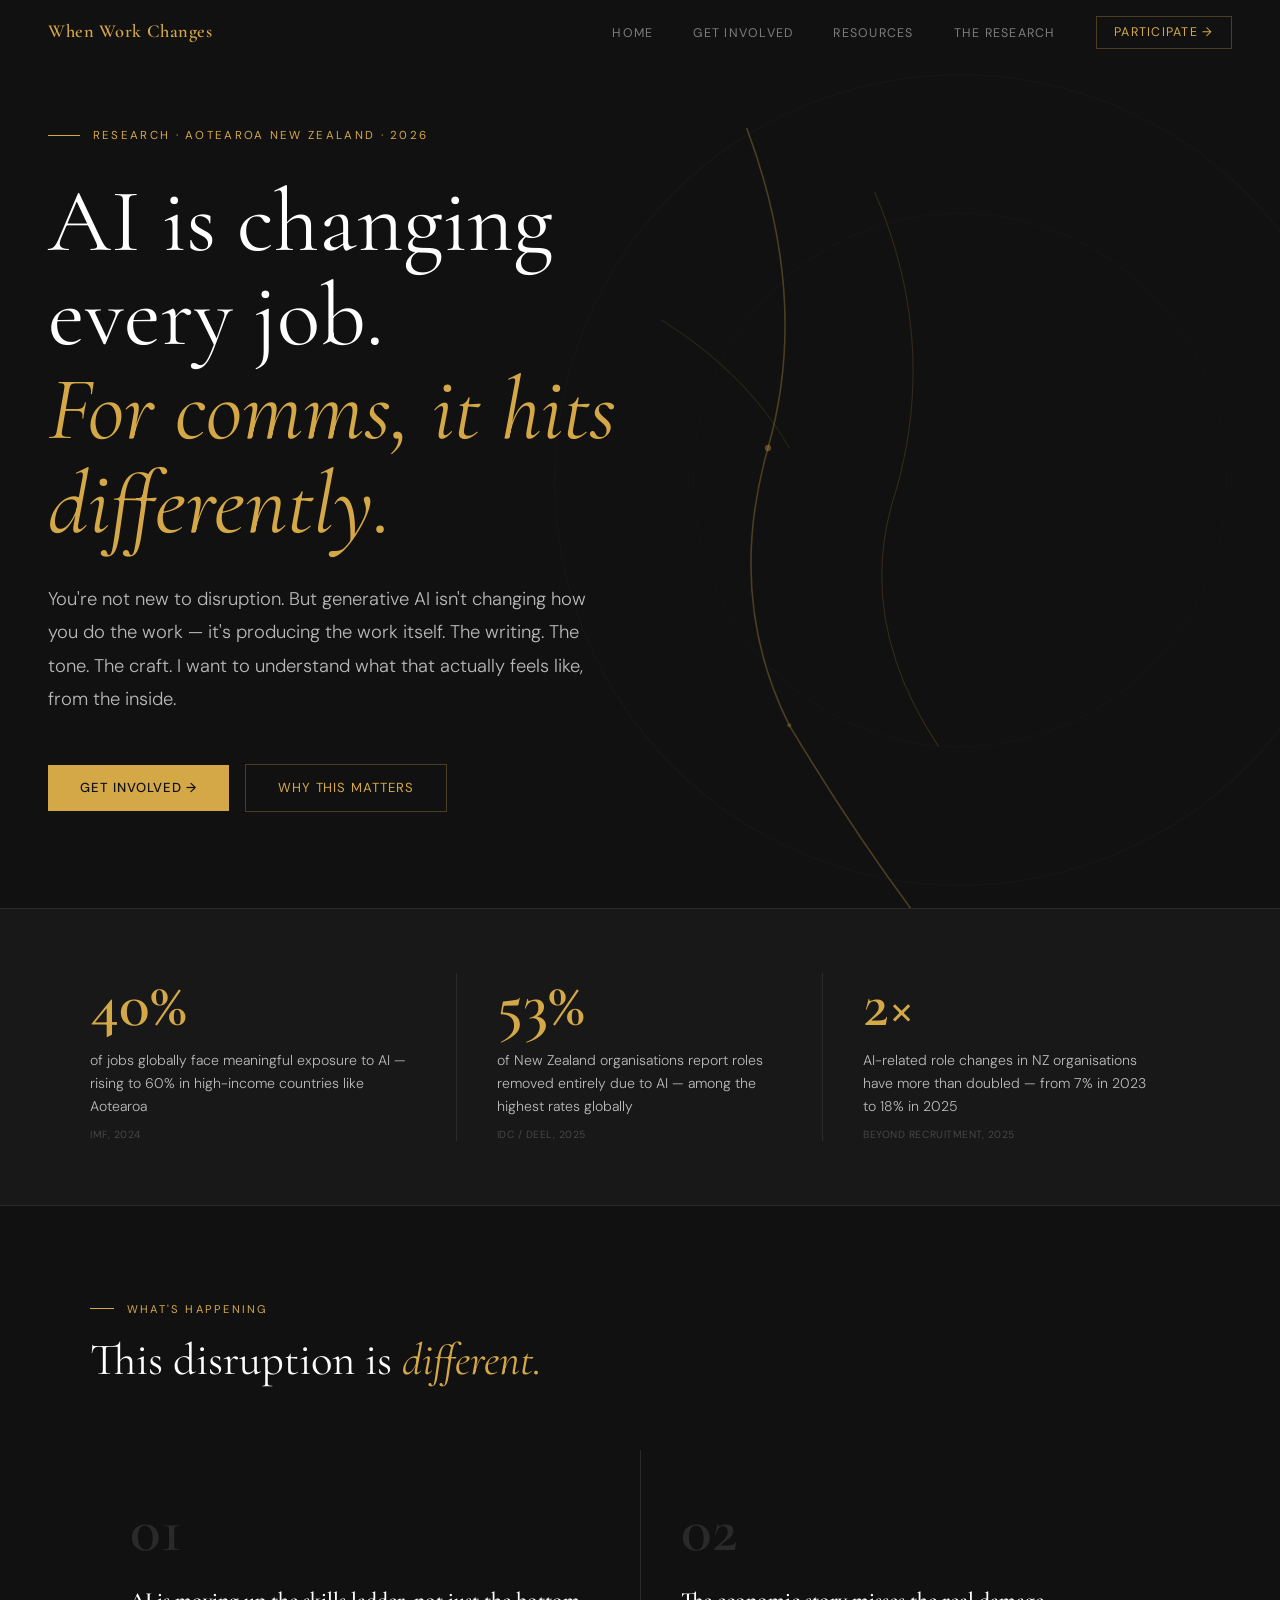
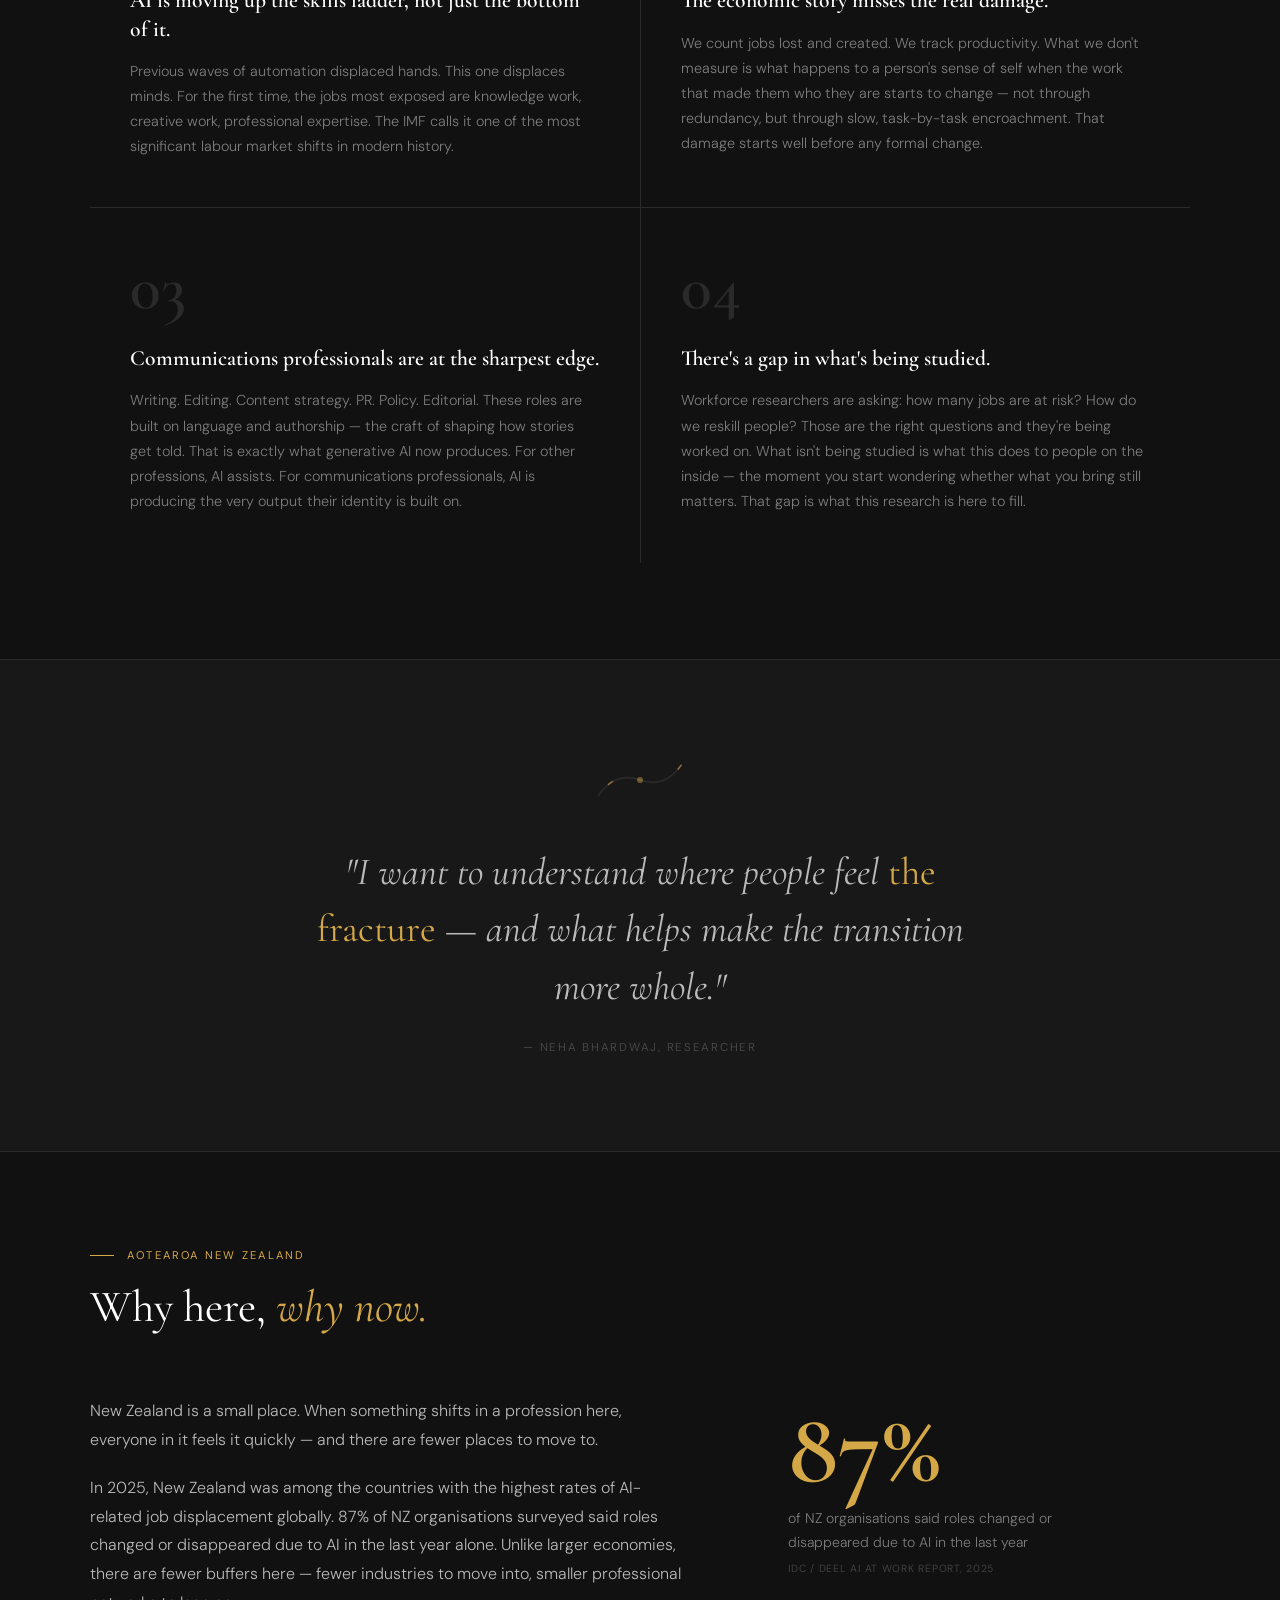
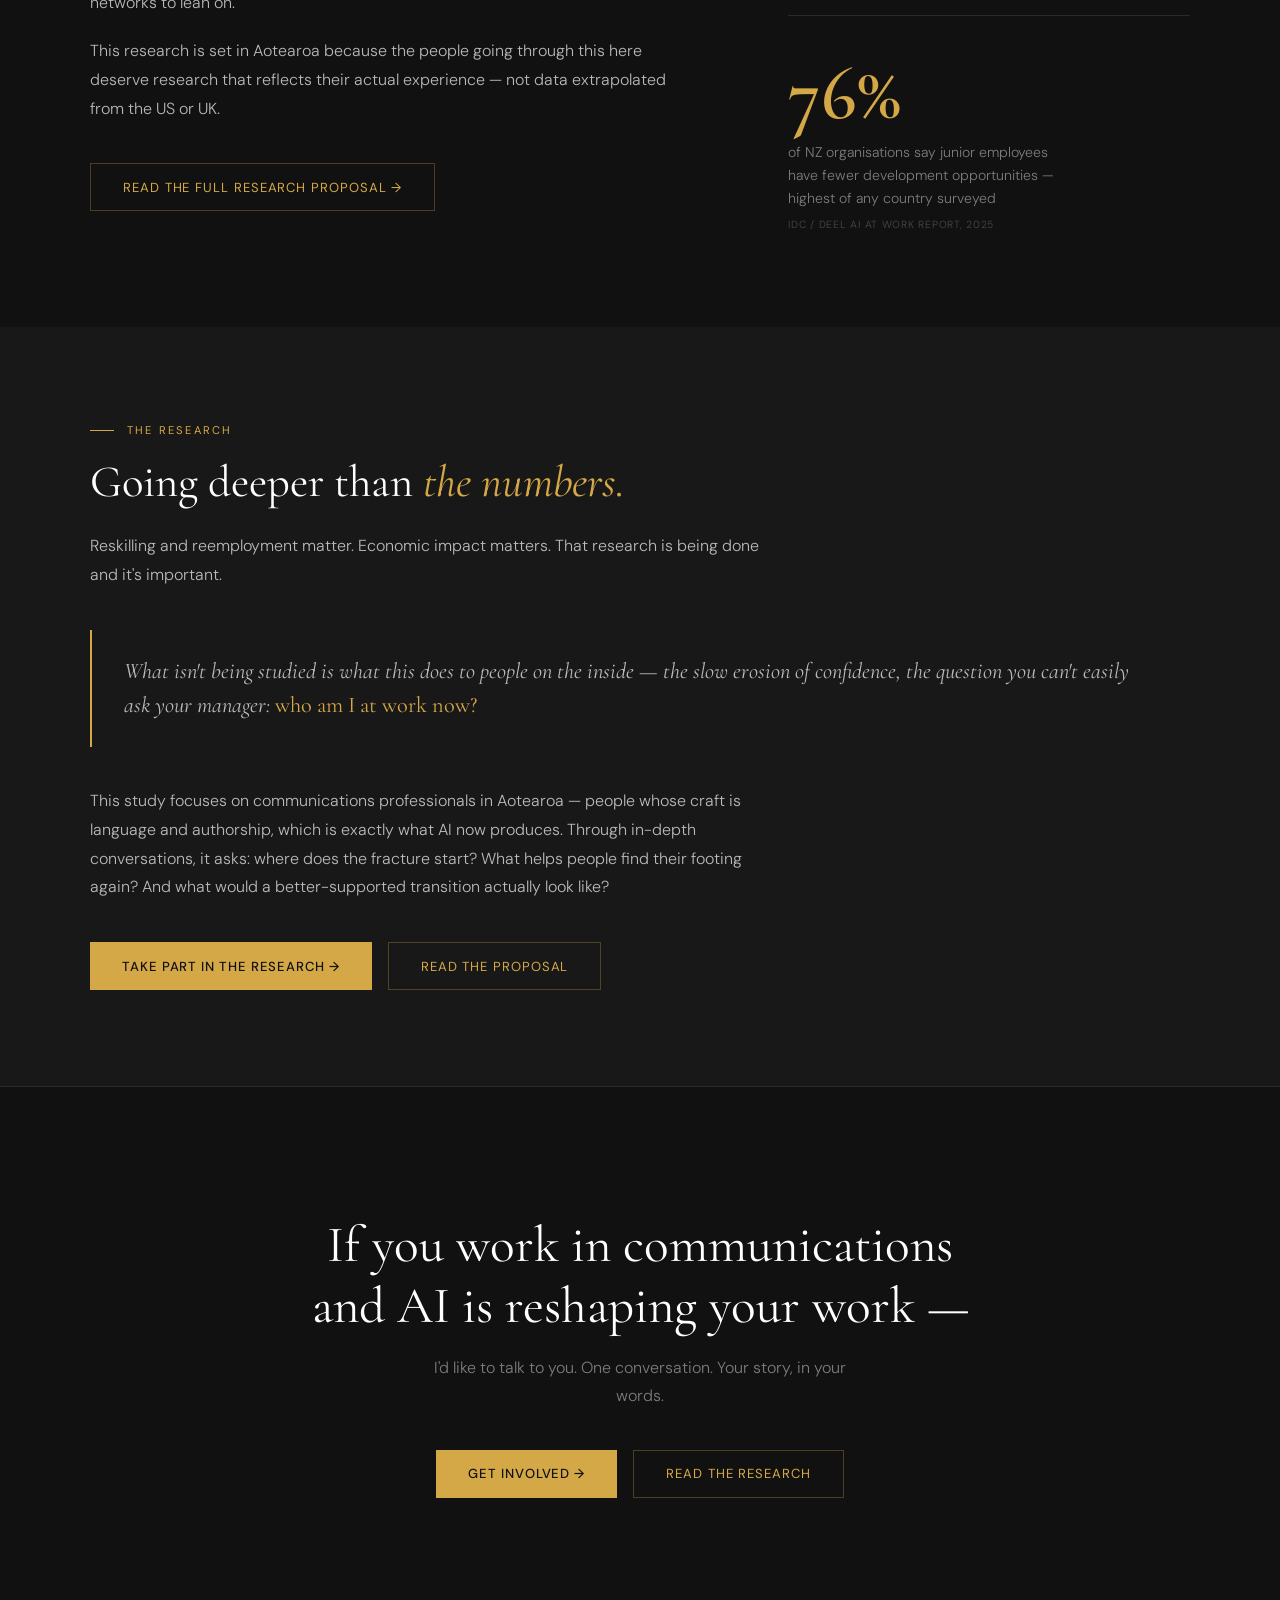
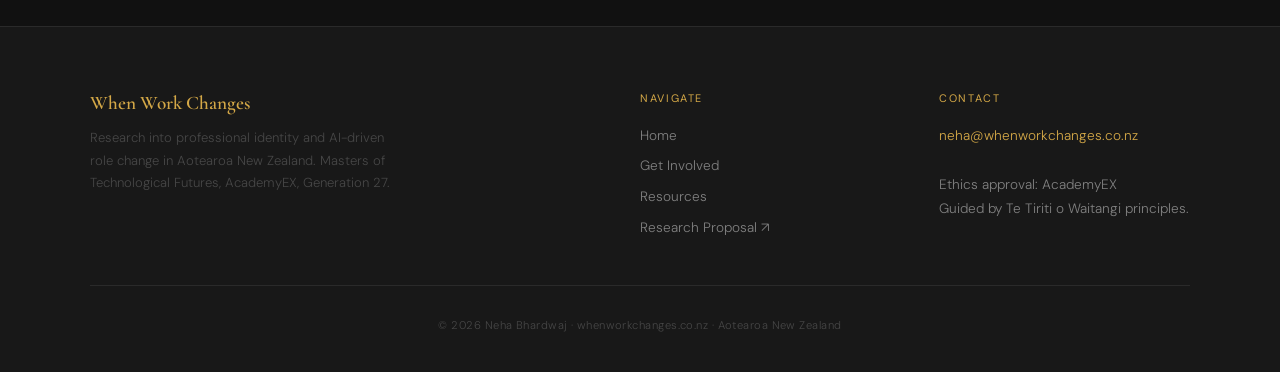
==== index.html @ 893e4a4d "Initial site launch" ====
<!DOCTYPE html>
<html lang="en">
<head>
<meta charset="UTF-8">
<meta name="viewport" content="width=device-width, initial-scale=1.0">
<title>When Work Changes | AI & Professional Identity Research | Aotearoa NZ</title>
<meta name="description" content="Research into what AI-driven role change does to communications professionals in Aotearoa. If your work is changing and you're wondering who you are now — this is for you.">
<meta property="og:title" content="When Work Changes — Research for Communications Professionals in Aotearoa">
<meta property="og:description" content="AI feels different, doesn't it. Not just in what you do — in who you are at work. A research study into professional identity disruption during AI-driven role change in NZ.">
<link rel="preconnect" href="https://fonts.googleapis.com">
<link rel="preconnect" href="https://fonts.gstatic.com" crossorigin>
<link href="https://fonts.googleapis.com/css2?family=Cormorant+Garamond:ital,wght@0,400;0,600;1,400;1,600&family=DM+Sans:ital,opsz,wght@0,9..40,300;0,9..40,400;0,9..40,500;1,9..40,300&display=swap" rel="stylesheet">
<style>
:root {
  --black: #111111;
  --black-soft: #181818;
  --black-card: #1e1e1e;
  --black-border: #2a2a2a;
  --gold: #D4A847;
  --gold-dim: #a07d2a;
  --gold-pale: rgba(212,168,71,0.07);
  --gold-line: rgba(212,168,71,0.3);
  --white: #ffffff;
  --white-70: rgba(255,255,255,0.7);
  --white-45: rgba(255,255,255,0.45);
  --white-20: rgba(255,255,255,0.2);
  --white-08: rgba(255,255,255,0.08);
}
*,*::before,*::after{box-sizing:border-box;margin:0;padding:0}
html{scroll-behavior:smooth}
body{font-family:'DM Sans',sans-serif;background:var(--black);color:var(--white);overflow-x:hidden;-webkit-font-smoothing:antialiased}

/* NAV */
nav{position:fixed;top:0;left:0;right:0;z-index:100;display:flex;justify-content:space-between;align-items:center;padding:1.25rem 3rem;border-bottom:1px solid transparent;transition:background .4s,border-color .4s,backdrop-filter .4s}
nav.scrolled{background:rgba(17,17,17,.95);border-color:var(--black-border);backdrop-filter:blur(16px)}
.nav-logo{font-family:'Cormorant Garamond',serif;font-size:1.15rem;font-weight:600;color:var(--gold);text-decoration:none;letter-spacing:.03em}
.nav-links{display:flex;gap:2.5rem;list-style:none;align-items:center}
.nav-links a{color:var(--white-45);text-decoration:none;font-size:.78rem;font-weight:400;letter-spacing:.1em;text-transform:uppercase;transition:color .2s}
.nav-links a:hover{color:var(--gold)}
.nav-cta{color:var(--gold)!important;border:1px solid var(--gold-line)!important;padding:.45rem 1.1rem;transition:background .2s,color .2s!important}
.nav-cta:hover{background:var(--gold)!important;color:var(--black)!important}

/* HERO */
.hero{min-height:100vh;display:flex;align-items:center;padding:8rem 3rem 6rem;position:relative;overflow:hidden}
.hero-canvas{position:absolute;inset:0;pointer-events:none}
.hero-content{max-width:820px;position:relative;z-index:2;animation:fadeUp .9s ease .1s both}
.hero-eyebrow{font-size:.72rem;color:var(--gold);letter-spacing:.2em;text-transform:uppercase;font-weight:400;margin-bottom:2rem;display:flex;align-items:center;gap:.8rem}
.hero-eyebrow::before{content:'';display:block;width:32px;height:1px;background:var(--gold)}
.hero-headline{font-family:'Cormorant Garamond',serif;font-size:clamp(3rem,7vw,6.5rem);font-weight:400;line-height:1.05;margin-bottom:1rem;color:var(--white)}
.hero-headline em{color:var(--gold);font-style:italic}
.hero-sub{font-size:clamp(1rem,1.8vw,1.15rem);color:var(--white-70);line-height:1.8;max-width:540px;margin:2rem 0 3rem;font-weight:300}
.btn-row{display:flex;flex-wrap:wrap;gap:1rem;align-items:center}
.btn-gold{display:inline-flex;align-items:center;gap:.6rem;background:var(--gold);color:var(--black);text-decoration:none;padding:.9rem 2rem;font-size:.82rem;font-weight:500;letter-spacing:.07em;text-transform:uppercase;transition:background .2s,transform .2s}
.btn-gold:hover{background:#e0b852;transform:translateX(3px)}
.btn-ghost{display:inline-flex;align-items:center;gap:.6rem;border:1px solid var(--gold-line);color:var(--gold);text-decoration:none;padding:.9rem 2rem;font-size:.82rem;font-weight:400;letter-spacing:.07em;text-transform:uppercase;transition:border-color .2s,background .2s}
.btn-ghost:hover{border-color:var(--gold);background:var(--gold-pale)}

/* STATS */
.stats{background:var(--black-soft);border-top:1px solid var(--black-border);border-bottom:1px solid var(--black-border);padding:4rem 3rem}
.stats-inner{max-width:1100px;margin:0 auto;display:grid;grid-template-columns:repeat(3,1fr);gap:0}
.stat{padding:0 2.5rem;border-right:1px solid var(--black-border)}
.stat:first-child{padding-left:0}
.stat:last-child{border-right:none}
.stat-num{font-family:'Cormorant Garamond',serif;font-size:clamp(3rem,5vw,5rem);font-weight:600;color:var(--gold);line-height:1;margin-bottom:.75rem}
.stat-text{font-size:.88rem;color:var(--white-70);line-height:1.65;font-weight:300}
.stat-source{font-size:.65rem;color:var(--white-20);margin-top:.6rem;letter-spacing:.05em;text-transform:uppercase}

/* SECTIONS */
.section{padding:7rem 3rem}
.section-inner{max-width:1100px;margin:0 auto}
.section-label{font-size:.7rem;color:var(--gold);letter-spacing:.2em;text-transform:uppercase;font-weight:400;margin-bottom:1.2rem;display:flex;align-items:center;gap:.8rem}
.section-label::before{content:'';display:block;width:24px;height:1px;background:var(--gold)}
.section-heading{font-family:'Cormorant Garamond',serif;font-size:clamp(2rem,4vw,3.5rem);font-weight:400;line-height:1.15;margin-bottom:1.5rem;color:var(--white)}
.section-heading em{color:var(--gold);font-style:italic}
.body-text{font-size:1rem;color:var(--white-70);line-height:1.8;font-weight:300;max-width:680px}
.body-text em{color:var(--white);font-style:italic}

/* ARGUMENT */
.arg-grid{display:grid;grid-template-columns:1fr 1fr;gap:1px;background:var(--black-border);margin-top:4rem}
.arg-block{background:var(--black);padding:3rem 2.5rem;position:relative;transition:background .25s;overflow:hidden}
.arg-block:hover{background:var(--black-card)}
.arg-accent{position:absolute;top:0;left:0;width:2px;height:0;background:var(--gold);transition:height .4s ease}
.arg-block:hover .arg-accent{height:100%}
.arg-num{font-family:'Cormorant Garamond',serif;font-size:4rem;color:var(--black-border);font-weight:600;line-height:1;margin-bottom:1.5rem;transition:color .25s}
.arg-block:hover .arg-num{color:var(--gold-dim)}
.arg-title{font-family:'Cormorant Garamond',serif;font-size:1.35rem;font-weight:600;color:var(--white);margin-bottom:1rem;line-height:1.3}
.arg-body{font-size:.9rem;color:var(--white-45);line-height:1.75;font-weight:300}

/* QUOTE */
.quote-section{background:var(--black-soft);border-top:1px solid var(--black-border);border-bottom:1px solid var(--black-border);padding:6rem 3rem;text-align:center}
.pull-quote{font-family:'Cormorant Garamond',serif;font-size:clamp(1.5rem,3vw,2.4rem);font-style:italic;font-weight:400;color:var(--white-70);max-width:700px;margin:0 auto 1.5rem;line-height:1.5}
.pull-quote em{color:var(--gold);font-style:normal}
.pull-attr{font-size:.72rem;color:var(--white-20);letter-spacing:.15em;text-transform:uppercase}

/* NZ */
.nz-grid{display:grid;grid-template-columns:1.2fr .8fr;gap:6rem;align-items:start;margin-top:4rem}
.nz-stat-large{font-family:'Cormorant Garamond',serif;font-size:clamp(4rem,8vw,7rem);font-weight:600;color:var(--gold);line-height:1;margin-bottom:.5rem}
.nz-stat-label{font-size:.88rem;color:var(--white-45);line-height:1.65;font-weight:300;max-width:280px;margin-bottom:.5rem}
.nz-stat-source{font-size:.65rem;color:var(--white-20);letter-spacing:.07em;text-transform:uppercase}
.nz-divider{border:none;border-top:1px solid var(--black-border);margin:2.5rem 0}

/* GAP */
.gap-section{background:var(--black-soft)}
.gap-callout{border-left:2px solid var(--gold);padding:1.5rem 2rem;margin:2.5rem 0;font-family:'Cormorant Garamond',serif;font-size:1.4rem;font-style:italic;color:var(--white-70);line-height:1.55}
.gap-callout em{color:var(--gold);font-style:normal}

/* CTA */
.cta-section{background:var(--black);border-top:1px solid var(--black-border);padding:8rem 3rem;text-align:center}
.cta-heading{font-family:'Cormorant Garamond',serif;font-size:clamp(2rem,4vw,3.5rem);font-weight:400;color:var(--white);margin-bottom:1rem;line-height:1.2}
.cta-sub{font-size:1rem;color:var(--white-45);max-width:440px;margin:0 auto 2.5rem;line-height:1.75;font-weight:300}
.cta-buttons{display:flex;justify-content:center;gap:1rem;flex-wrap:wrap}

/* FOOTER */
footer{background:var(--black-soft);border-top:1px solid var(--black-border);padding:4rem 3rem 2.5rem}
.footer-inner{max-width:1100px;margin:0 auto;display:grid;grid-template-columns:2fr 1fr 1fr;gap:3rem;padding-bottom:3rem;border-bottom:1px solid var(--black-border)}
.footer-logo{font-family:'Cormorant Garamond',serif;font-size:1.2rem;font-weight:600;color:var(--gold);margin-bottom:.8rem;display:block;text-decoration:none}
.footer-tag{font-size:.82rem;color:var(--white-20);line-height:1.7;font-weight:300;max-width:300px}
.footer-col-title{font-size:.68rem;color:var(--gold);letter-spacing:.15em;text-transform:uppercase;margin-bottom:1.2rem;font-weight:400}
.footer-links{list-style:none}
.footer-links li+li{margin-top:.6rem}
.footer-links a{color:var(--white-45);text-decoration:none;font-size:.85rem;font-weight:300;transition:color .2s}
.footer-links a:hover{color:var(--gold)}
.footer-contact{font-size:.85rem;color:var(--white-45);line-height:1.8;font-weight:300}
.footer-contact a{color:var(--gold);text-decoration:none}
.footer-bottom{max-width:1100px;margin:2rem auto 0;text-align:center;font-size:.7rem;color:var(--white-20);font-weight:300;letter-spacing:.04em}

/* REVEAL */
@keyframes fadeUp{from{opacity:0;transform:translateY(28px)}to{opacity:1;transform:translateY(0)}}
.reveal{opacity:0;transform:translateY(22px);transition:opacity .7s ease,transform .7s ease}
.reveal.visible{opacity:1;transform:translateY(0)}
.reveal-d1{transition-delay:.1s}
.reveal-d2{transition-delay:.2s}

/* MOBILE */
@media(max-width:768px){
  nav{padding:1rem 1.5rem}
  .nav-links{display:none}
  .hero{padding:7rem 1.5rem 5rem}
  .section{padding:5rem 1.5rem}
  .stats{padding:3rem 1.5rem}
  .stats-inner{grid-template-columns:1fr;gap:0}
  .stat{padding:2rem 0;border-right:none;border-bottom:1px solid var(--black-border)}
  .stat:first-child{padding-top:0}
  .stat:last-child{border-bottom:none}
  .arg-grid{grid-template-columns:1fr}
  .nz-grid{grid-template-columns:1fr;gap:3rem}
  .footer-inner{grid-template-columns:1fr;gap:2rem}
  .cta-section{padding:5rem 1.5rem}
  .quote-section{padding:4rem 1.5rem}
}
</style>
<link rel="stylesheet" href="css/style.css">
</head>
<body>

<nav id="nav">
  <a href="index.html" class="nav-logo">When Work Changes</a>
  <ul class="nav-links">
    <li><a href="index.html">Home</a></li>
    <li><a href="get-involved.html">Get Involved</a></li>
    <li><a href="resources.html">Resources</a></li>
    <li><a href="https://gamma.app/docs/Summative-Assessment-3-Research-Proposal-pzm99rw1ei0zgey" target="_blank" rel="noopener">The Research</a></li>
    <li><a href="get-involved.html" class="nav-cta">Participate →</a></li>
  </ul>
</nav>

<section class="hero">
  <svg class="hero-canvas" viewBox="0 0 1200 900" preserveAspectRatio="xMidYMid slice" xmlns="http://www.w3.org/2000/svg">
    <circle cx="900" cy="450" r="380" stroke="rgba(255,255,255,0.025)" stroke-width="1" fill="none"/>
    <circle cx="900" cy="450" r="250" stroke="rgba(255,255,255,0.015)" stroke-width="1" fill="none"/>
    <path d="M700 120 Q760 280 720 420 Q680 560 740 680 Q800 780 860 860" stroke="#D4A847" stroke-width="1.5" fill="none" opacity="0.3"/>
    <path d="M820 180 Q880 320 840 460 Q800 580 880 700" stroke="#D4A847" stroke-width="1" fill="none" opacity="0.18"/>
    <path d="M620 300 Q700 350 740 420" stroke="#D4A847" stroke-width="1" fill="none" opacity="0.12"/>
    <circle cx="720" cy="420" r="3" fill="#D4A847" opacity="0.35"/>
    <circle cx="740" cy="680" r="2" fill="#D4A847" opacity="0.25"/>
  </svg>

  <div class="hero-content">
    <div class="hero-eyebrow">Research · Aotearoa New Zealand · 2026</div>
    <h1 class="hero-headline">
      AI is changing<br>every job.<br>
      <em>For comms, it hits differently.</em>
    </h1>
    <p class="hero-sub">
      You're not new to disruption. But generative AI isn't changing how you do the work — it's producing the work itself. The writing. The tone. The craft. I want to understand what that actually feels like, from the inside.
    </p>
    <div class="btn-row">
      <a href="get-involved.html" class="btn-gold">Get involved →</a>
      <a href="#argument" class="btn-ghost">Why this matters</a>
    </div>
  </div>
</section>

<div class="stats">
  <div class="stats-inner">
    <div class="stat reveal">
      <div class="stat-num">40%</div>
      <div class="stat-text">of jobs globally face meaningful exposure to AI — rising to 60% in high-income countries like Aotearoa</div>
      <div class="stat-source">IMF, 2024</div>
    </div>
    <div class="stat reveal reveal-d1">
      <div class="stat-num">53%</div>
      <div class="stat-text">of New Zealand organisations report roles removed entirely due to AI — among the highest rates globally</div>
      <div class="stat-source">IDC / Deel, 2025</div>
    </div>
    <div class="stat reveal reveal-d2">
      <div class="stat-num">2×</div>
      <div class="stat-text">AI-related role changes in NZ organisations have more than doubled — from 7% in 2023 to 18% in 2025</div>
      <div class="stat-source">Beyond Recruitment, 2025</div>
    </div>
  </div>
</div>

<section class="section" id="argument" style="background:var(--black)">
  <div class="section-inner">
    <div class="section-label reveal">What's happening</div>
    <h2 class="section-heading reveal">This disruption is <em>different.</em></h2>
    <div class="arg-grid">
      <div class="arg-block reveal">
        <div class="arg-accent"></div>
        <div class="arg-num">01</div>
        <h3 class="arg-title">AI is moving up the skills ladder, not just the bottom of it.</h3>
        <p class="arg-body">Previous waves of automation displaced hands. This one displaces minds. For the first time, the jobs most exposed are knowledge work, creative work, professional expertise. The IMF calls it one of the most significant labour market shifts in modern history.</p>
      </div>
      <div class="arg-block reveal reveal-d1">
        <div class="arg-accent"></div>
        <div class="arg-num">02</div>
        <h3 class="arg-title">The economic story misses the real damage.</h3>
        <p class="arg-body">We count jobs lost and created. We track productivity. What we don't measure is what happens to a person's sense of self when the work that made them who they are starts to change — not through redundancy, but through slow, task-by-task encroachment. That damage starts well before any formal change.</p>
      </div>
      <div class="arg-block reveal">
        <div class="arg-accent"></div>
        <div class="arg-num">03</div>
        <h3 class="arg-title">Communications professionals are at the sharpest edge.</h3>
        <p class="arg-body">Writing. Editing. Content strategy. PR. Policy. Editorial. These roles are built on language and authorship — the craft of shaping how stories get told. That is exactly what generative AI now produces. For other professions, AI assists. For communications professionals, AI is producing the very output their identity is built on.</p>
      </div>
      <div class="arg-block reveal reveal-d1">
        <div class="arg-accent"></div>
        <div class="arg-num">04</div>
        <h3 class="arg-title">There's a gap in what's being studied.</h3>
        <p class="arg-body">Workforce researchers are asking: how many jobs are at risk? How do we reskill people? Those are the right questions and they're being worked on. What isn't being studied is what this does to people on the inside — the moment you start wondering whether what you bring still matters. That gap is what this research is here to fill.</p>
      </div>
    </div>
  </div>
</section>

<div class="quote-section">
  <svg style="display:block;margin:0 auto 2.5rem" width="100" height="48" viewBox="0 0 100 48" fill="none">
    <path d="M8 40 Q25 15 50 24 Q75 33 92 8" stroke="rgba(255,255,255,0.08)" stroke-width="1.5" fill="none"/>
    <path d="M8 40 Q25 15 50 24 Q75 33 92 8" stroke="#D4A847" stroke-width="1.5" fill="none" stroke-dasharray="6 70" stroke-dashoffset="-15" opacity="0.6"/>
    <circle cx="50" cy="24" r="3" fill="#D4A847" opacity="0.45"/>
  </svg>
  <blockquote class="pull-quote reveal">
    "I want to understand where people feel <em>the fracture</em> — and what helps make the transition more whole."
  </blockquote>
  <p class="pull-attr">— Neha Bhardwaj, Researcher</p>
</div>

<section class="section" style="background:var(--black)">
  <div class="section-inner">
    <div class="section-label reveal">Aotearoa New Zealand</div>
    <h2 class="section-heading reveal">Why here, <em>why now.</em></h2>
    <div class="nz-grid">
      <div>
        <p class="body-text reveal">New Zealand is a small place. When something shifts in a profession here, everyone in it feels it quickly — and there are fewer places to move to.</p>
        <p class="body-text reveal reveal-d1" style="margin-top:1.2rem">In 2025, New Zealand was among the countries with the highest rates of AI-related job displacement globally. 87% of NZ organisations surveyed said roles changed or disappeared due to AI in the last year alone. Unlike larger economies, there are fewer buffers here — fewer industries to move into, smaller professional networks to lean on.</p>
        <p class="body-text reveal reveal-d2" style="margin-top:1.2rem">This research is set in Aotearoa because the people going through this here deserve research that reflects their actual experience — not data extrapolated from the US or UK.</p>
        <div style="margin-top:2.5rem" class="reveal">
          <a href="https://gamma.app/docs/Summative-Assessment-3-Research-Proposal-pzm99rw1ei0zgey" target="_blank" rel="noopener" class="btn-ghost">Read the full research proposal →</a>
        </div>
      </div>
      <div class="reveal reveal-d1">
        <div class="nz-stat-large">87%</div>
        <p class="nz-stat-label">of NZ organisations said roles changed or disappeared due to AI in the last year</p>
        <div class="nz-stat-source">IDC / Deel AI at Work Report, 2025</div>
        <hr class="nz-divider">
        <div class="nz-stat-large" style="font-size:clamp(3rem,6vw,5rem)">76%</div>
        <p class="nz-stat-label">of NZ organisations say junior employees have fewer development opportunities — highest of any country surveyed</p>
        <div class="nz-stat-source">IDC / Deel AI at Work Report, 2025</div>
      </div>
    </div>
  </div>
</section>

<section class="section gap-section">
  <div class="section-inner">
    <div class="section-label reveal">The research</div>
    <h2 class="section-heading reveal">Going deeper than <em>the numbers.</em></h2>
    <p class="body-text reveal">Reskilling and reemployment matter. Economic impact matters. That research is being done and it's important.</p>
    <blockquote class="gap-callout reveal">
      What isn't being studied is what this does to people on the inside — the slow erosion of confidence, the question you can't easily ask your manager: <em>who am I at work now?</em>
    </blockquote>
    <p class="body-text reveal">This study focuses on communications professionals in Aotearoa — people whose craft is language and authorship, which is exactly what AI now produces. Through in-depth conversations, it asks: where does the fracture start? What helps people find their footing again? And what would a better-supported transition actually look like?</p>
    <div style="margin-top:2.5rem;display:flex;gap:1rem;flex-wrap:wrap" class="reveal">
      <a href="get-involved.html" class="btn-gold">Take part in the research →</a>
      <a href="https://gamma.app/docs/Summative-Assessment-3-Research-Proposal-pzm99rw1ei0zgey" target="_blank" rel="noopener" class="btn-ghost">Read the proposal</a>
    </div>
  </div>
</section>

<div class="cta-section">
  <h2 class="cta-heading reveal">If you work in communications<br>and AI is reshaping your work —</h2>
  <p class="cta-sub reveal">I'd like to talk to you. One conversation. Your story, in your words.</p>
  <div class="cta-buttons reveal">
    <a href="get-involved.html" class="btn-gold">Get involved →</a>
    <a href="resources.html" class="btn-ghost">Read the research</a>
  </div>
</div>

<footer>
  <div class="footer-inner">
    <div>
      <a href="index.html" class="footer-logo">When Work Changes</a>
      <p class="footer-tag">Research into professional identity and AI-driven role change in Aotearoa New Zealand. Masters of Technological Futures, AcademyEX, Generation 27.</p>
    </div>
    <div>
      <div class="footer-col-title">Navigate</div>
      <ul class="footer-links">
        <li><a href="index.html">Home</a></li>
        <li><a href="get-involved.html">Get Involved</a></li>
        <li><a href="resources.html">Resources</a></li>
        <li><a href="https://gamma.app/docs/Summative-Assessment-3-Research-Proposal-pzm99rw1ei0zgey" target="_blank" rel="noopener">Research Proposal ↗</a></li>
      </ul>
    </div>
    <div>
      <div class="footer-col-title">Contact</div>
      <div class="footer-contact">
        <a href="mailto:neha@whenworkchanges.co.nz">neha@whenworkchanges.co.nz</a><br><br>
        Ethics approval: AcademyEX<br>
        Guided by Te Tiriti o Waitangi principles.
      </div>
    </div>
  </div>
  <div class="footer-bottom">© 2026 Neha Bhardwaj · whenworkchanges.co.nz · Aotearoa New Zealand</div>
</footer>

<script>
  const nav = document.getElementById('nav');
  window.addEventListener('scroll', () => nav.classList.toggle('scrolled', scrollY > 60), {passive:true});
  const io = new IntersectionObserver(entries => entries.forEach(e => { if(e.isIntersecting) e.target.classList.add('visible'); }), {threshold:0.1});
  document.querySelectorAll('.reveal').forEach(el => io.observe(el));
</script>
<script src="js/main.js"></script>
</body>
</html>
---- css/style.css ----
/* ============================================
   When Work Changes — Shared Styles
   whenworkchanges.co.nz
   ============================================ */

:root {
  --black:        #111111;
  --black-soft:   #181818;
  --black-card:   #1e1e1e;
  --black-border: #2a2a2a;
  --gold:         #D4A847;
  --gold-dim:     #a07d2a;
  --gold-pale:    rgba(212,168,71,0.07);
  --gold-line:    rgba(212,168,71,0.3);
  --white:        #ffffff;
  --white-70:     rgba(255,255,255,0.7);
  --white-45:     rgba(255,255,255,0.45);
  --white-20:     rgba(255,255,255,0.2);
  --white-08:     rgba(255,255,255,0.08);
}

*, *::before, *::after {
  box-sizing: border-box;
  margin: 0;
  padding: 0;
}

html { scroll-behavior: smooth; }

body {
  font-family: 'DM Sans', sans-serif;
  background: var(--black);
  color: var(--white);
  overflow-x: hidden;
  -webkit-font-smoothing: antialiased;
}

/* ── NAVIGATION ── */
nav {
  position: fixed;
  top: 0; left: 0; right: 0;
  z-index: 100;
  display: flex;
  justify-content: space-between;
  align-items: center;
  padding: 1.25rem 3rem;
  border-bottom: 1px solid transparent;
  transition: background .4s, border-color .4s, backdrop-filter .4s;
}
nav.scrolled {
  background: rgba(17,17,17,.95);
  border-color: var(--black-border);
  backdrop-filter: blur(16px);
}
nav.solid {
  background: rgba(17,17,17,.95);
  border-color: var(--black-border);
  backdrop-filter: blur(16px);
}
.nav-logo {
  font-family: 'Cormorant Garamond', serif;
  font-size: 1.15rem;
  font-weight: 600;
  color: var(--gold);
  text-decoration: none;
  letter-spacing: .03em;
}
.nav-links {
  display: flex;
  gap: 2.5rem;
  list-style: none;
  align-items: center;
}
.nav-links a {
  color: var(--white-45);
  text-decoration: none;
  font-size: .78rem;
  font-weight: 400;
  letter-spacing: .1em;
  text-transform: uppercase;
  transition: color .2s;
}
.nav-links a:hover,
.nav-links a.active { color: var(--gold); }

.nav-cta {
  color: var(--gold) !important;
  border: 1px solid var(--gold-line) !important;
  padding: .45rem 1.1rem;
}
.nav-cta:hover {
  background: var(--gold) !important;
  color: var(--black) !important;
}

/* ── BUTTONS ── */
.btn-gold {
  display: inline-flex;
  align-items: center;
  gap: .6rem;
  background: var(--gold);
  color: var(--black);
  text-decoration: none;
  padding: .9rem 2rem;
  font-size: .82rem;
  font-weight: 500;
  letter-spacing: .07em;
  text-transform: uppercase;
  transition: background .2s, transform .2s;
  cursor: pointer;
  border: none;
  font-family: 'DM Sans', sans-serif;
}
.btn-gold:hover { background: #e0b852; transform: translateX(3px); }

.btn-ghost {
  display: inline-flex;
  align-items: center;
  gap: .6rem;
  border: 1px solid var(--gold-line);
  color: var(--gold);
  text-decoration: none;
  padding: .9rem 2rem;
  font-size: .82rem;
  font-weight: 400;
  letter-spacing: .07em;
  text-transform: uppercase;
  transition: border-color .2s, background .2s;
  cursor: pointer;
  background: transparent;
  font-family: 'DM Sans', sans-serif;
}
.btn-ghost:hover { border-color: var(--gold); background: var(--gold-pale); }

.btn-row { display: flex; flex-wrap: wrap; gap: 1rem; align-items: center; }

/* ── PAGE HERO (inner pages) ── */
.page-hero {
  background: var(--black-soft);
  border-bottom: 1px solid var(--black-border);
  padding: 9rem 3rem 6rem;
  position: relative;
  overflow: hidden;
}
.page-hero::after {
  content: '';
  position: absolute;
  bottom: 0; left: 0; right: 0;
  height: 2px;
  background: linear-gradient(90deg, transparent, var(--gold), transparent);
}
.page-hero-inner { max-width: 760px; }
.page-label {
  font-size: .72rem;
  color: var(--gold);
  letter-spacing: .2em;
  text-transform: uppercase;
  font-weight: 400;
  margin-bottom: 1.5rem;
  display: flex;
  align-items: center;
  gap: .8rem;
}
.page-label::before {
  content: '';
  display: block;
  width: 32px; height: 1px;
  background: var(--gold);
}
.page-title {
  font-family: 'Cormorant Garamond', serif;
  font-size: clamp(2.5rem, 6vw, 5rem);
  font-weight: 400;
  line-height: 1.1;
  margin-bottom: 1.5rem;
  color: var(--white);
}
.page-title em { color: var(--gold); font-style: italic; }
.page-sub {
  font-size: 1.05rem;
  color: var(--white-70);
  line-height: 1.75;
  font-weight: 300;
  max-width: 560px;
}

/* ── SECTIONS ── */
.section { padding: 6rem 3rem; }
.section-inner { max-width: 1100px; margin: 0 auto; }

.section-label {
  font-size: .7rem;
  color: var(--gold);
  letter-spacing: .2em;
  text-transform: uppercase;
  font-weight: 400;
  margin-bottom: 1.2rem;
  display: flex;
  align-items: center;
  gap: .8rem;
}
.section-label::before {
  content: '';
  display: block;
  width: 24px; height: 1px;
  background: var(--gold);
}

.section-heading {
  font-family: 'Cormorant Garamond', serif;
  font-size: clamp(1.8rem, 3.5vw, 3rem);
  font-weight: 400;
  line-height: 1.15;
  margin-bottom: 1.5rem;
  color: var(--white);
}
.section-heading em { color: var(--gold); font-style: italic; }

.section-sub {
  font-size: .9rem;
  color: var(--white-20);
  line-height: 1.7;
  font-weight: 300;
  margin-bottom: 3rem;
  max-width: 560px;
}

.body-text {
  font-size: 1rem;
  color: var(--white-70);
  line-height: 1.8;
  font-weight: 300;
  max-width: 680px;
}
.body-text + .body-text { margin-top: 1.2rem; }
.body-text em { color: var(--white); font-style: italic; }
.body-text strong { color: var(--white); font-weight: 500; }

/* ── FOOTER ── */
footer {
  background: var(--black-soft);
  border-top: 1px solid var(--black-border);
  padding: 4rem 3rem 2.5rem;
}
.footer-inner {
  max-width: 1100px;
  margin: 0 auto;
  display: grid;
  grid-template-columns: 2fr 1fr 1fr;
  gap: 3rem;
  padding-bottom: 3rem;
  border-bottom: 1px solid var(--black-border);
}
.footer-logo {
  font-family: 'Cormorant Garamond', serif;
  font-size: 1.2rem;
  font-weight: 600;
  color: var(--gold);
  margin-bottom: .8rem;
  display: block;
  text-decoration: none;
}
.footer-tag {
  font-size: .82rem;
  color: var(--white-20);
  line-height: 1.7;
  font-weight: 300;
  max-width: 300px;
}
.footer-col-title {
  font-size: .68rem;
  color: var(--gold);
  letter-spacing: .15em;
  text-transform: uppercase;
  margin-bottom: 1.2rem;
  font-weight: 400;
}
.footer-links { list-style: none; }
.footer-links li + li { margin-top: .6rem; }
.footer-links a {
  color: var(--white-45);
  text-decoration: none;
  font-size: .85rem;
  font-weight: 300;
  transition: color .2s;
}
.footer-links a:hover { color: var(--gold); }
.footer-contact {
  font-size: .85rem;
  color: var(--white-45);
  line-height: 1.8;
  font-weight: 300;
}
.footer-contact a { color: var(--gold); text-decoration: none; }
.footer-bottom {
  max-width: 1100px;
  margin: 2rem auto 0;
  text-align: center;
  font-size: .7rem;
  color: var(--white-20);
  font-weight: 300;
  letter-spacing: .04em;
}

/* ── SCROLL REVEAL ── */
@keyframes fadeUp {
  from { opacity: 0; transform: translateY(28px); }
  to   { opacity: 1; transform: translateY(0); }
}
.reveal {
  opacity: 0;
  transform: translateY(22px);
  transition: opacity .7s ease, transform .7s ease;
}
.reveal.visible { opacity: 1; transform: translateY(0); }
.reveal-d1 { transition-delay: .1s; }
.reveal-d2 { transition-delay: .2s; }
.reveal-d3 { transition-delay: .3s; }

/* ── MOBILE ── */
@media (max-width: 768px) {
  nav { padding: 1rem 1.5rem; }
  .nav-links { display: none; }
  .section { padding: 4rem 1.5rem; }
  .page-hero { padding: 7rem 1.5rem 4rem; }
  .footer-inner { grid-template-columns: 1fr; gap: 2rem; }
}
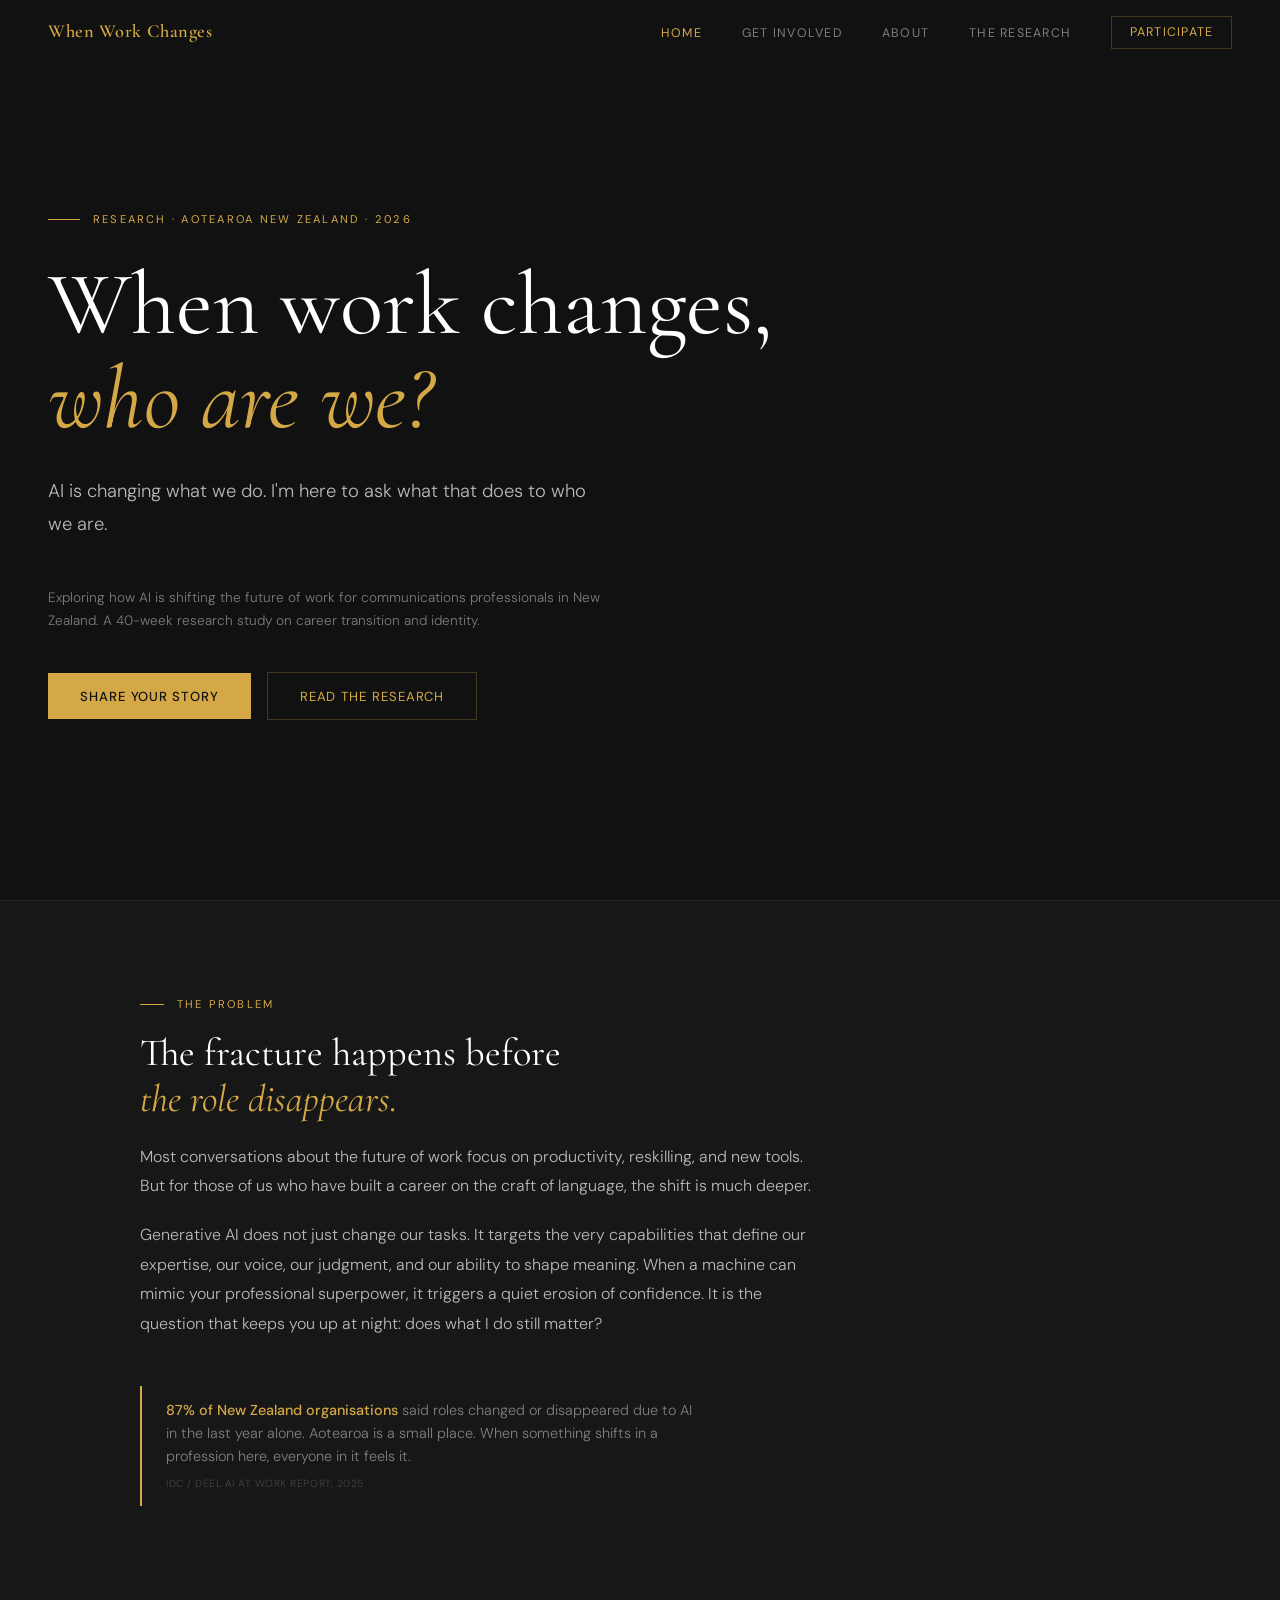
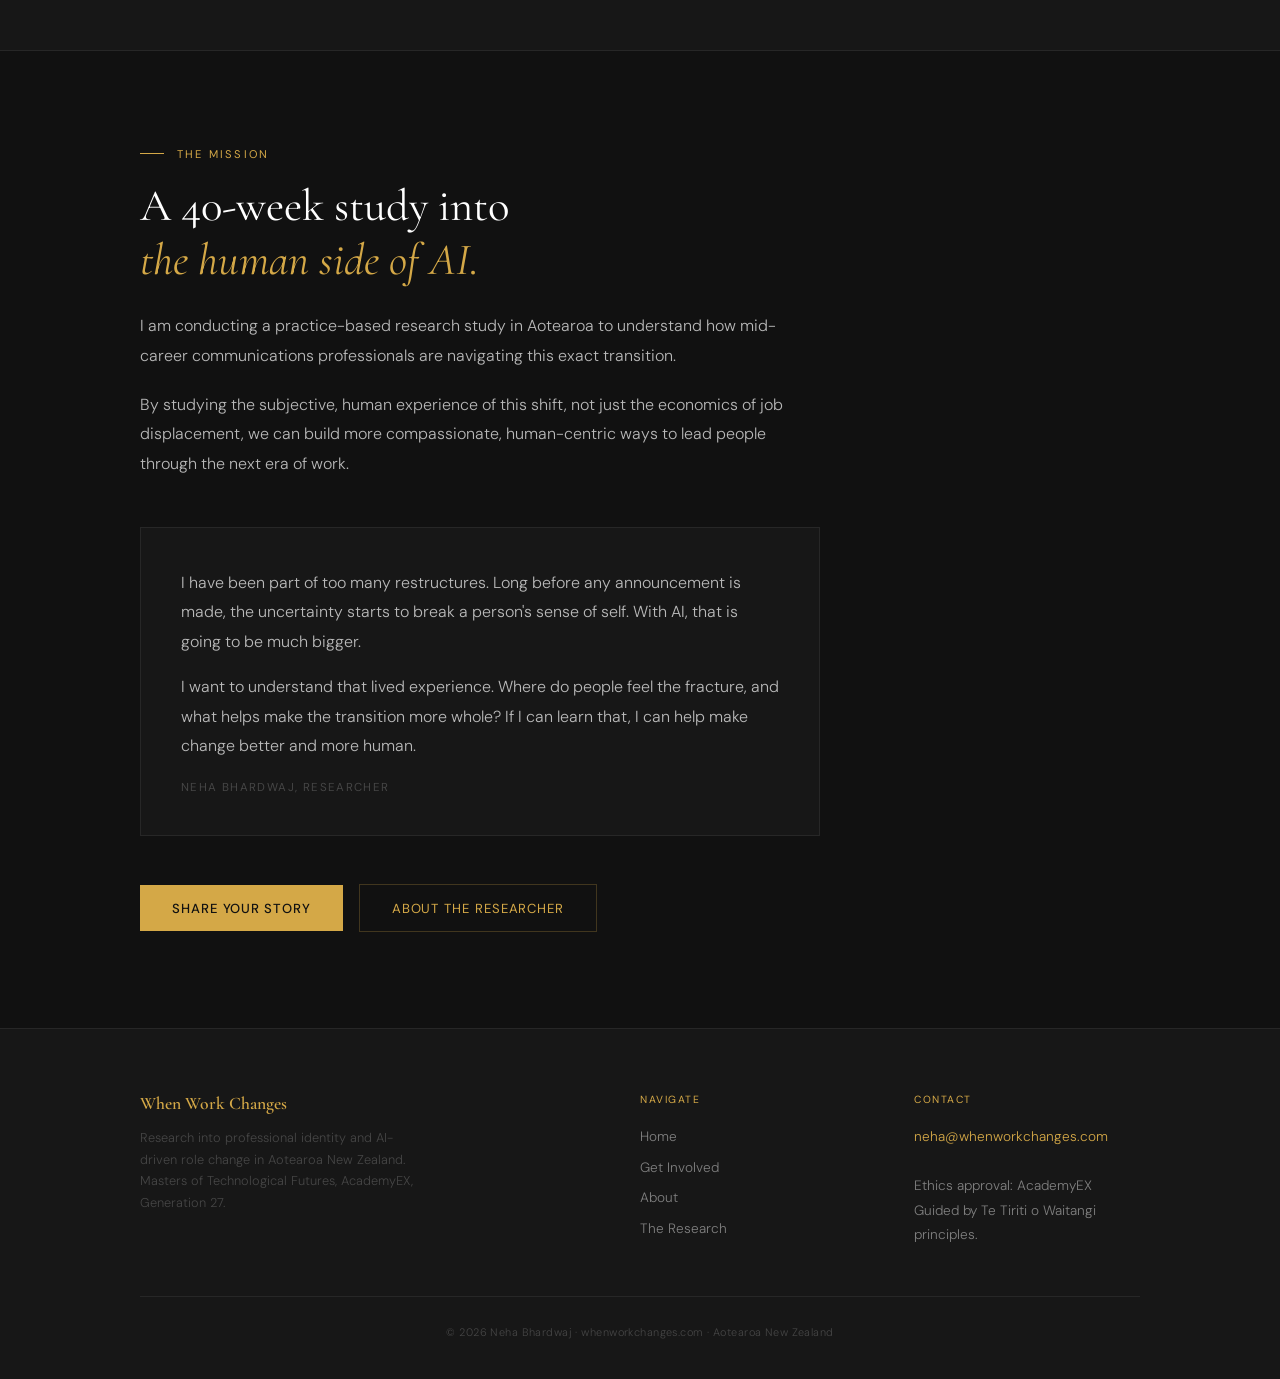
==== commit a9b62e34: "Redesign v2 - new copy and layout" ====
--- a/index.html
+++ b/index.html
@@ -3,309 +3,88 @@
 <head>
 <meta charset="UTF-8">
 <meta name="viewport" content="width=device-width, initial-scale=1.0">
-<title>When Work Changes | AI & Professional Identity Research | Aotearoa NZ</title>
-<meta name="description" content="Research into what AI-driven role change does to communications professionals in Aotearoa. If your work is changing and you're wondering who you are now — this is for you.">
-<meta property="og:title" content="When Work Changes — Research for Communications Professionals in Aotearoa">
-<meta property="og:description" content="AI feels different, doesn't it. Not just in what you do — in who you are at work. A research study into professional identity disruption during AI-driven role change in NZ.">
+<title>When Work Changes | AI and Professional Identity | Aotearoa NZ</title>
+<meta name="description" content="Exploring how AI is shifting the future of work for communications professionals in New Zealand. A research study on career transition and identity.">
 <link rel="preconnect" href="https://fonts.googleapis.com">
 <link rel="preconnect" href="https://fonts.gstatic.com" crossorigin>
-<link href="https://fonts.googleapis.com/css2?family=Cormorant+Garamond:ital,wght@0,400;0,600;1,400;1,600&family=DM+Sans:ital,opsz,wght@0,9..40,300;0,9..40,400;0,9..40,500;1,9..40,300&display=swap" rel="stylesheet">
+<link href="https://fonts.googleapis.com/css2?family=Cormorant+Garamond:ital,wght@0,400;0,600;1,400;1,600&family=DM+Sans:opsz,wght@9..40,300;9..40,400;9..40,500&display=swap" rel="stylesheet">
+<link rel="stylesheet" href="css/style.css">
 <style>
-:root {
-  --black: #111111;
-  --black-soft: #181818;
-  --black-card: #1e1e1e;
-  --black-border: #2a2a2a;
-  --gold: #D4A847;
-  --gold-dim: #a07d2a;
-  --gold-pale: rgba(212,168,71,0.07);
-  --gold-line: rgba(212,168,71,0.3);
-  --white: #ffffff;
-  --white-70: rgba(255,255,255,0.7);
-  --white-45: rgba(255,255,255,0.45);
-  --white-20: rgba(255,255,255,0.2);
-  --white-08: rgba(255,255,255,0.08);
-}
-*,*::before,*::after{box-sizing:border-box;margin:0;padding:0}
-html{scroll-behavior:smooth}
-body{font-family:'DM Sans',sans-serif;background:var(--black);color:var(--white);overflow-x:hidden;-webkit-font-smoothing:antialiased}
-
-/* NAV */
-nav{position:fixed;top:0;left:0;right:0;z-index:100;display:flex;justify-content:space-between;align-items:center;padding:1.25rem 3rem;border-bottom:1px solid transparent;transition:background .4s,border-color .4s,backdrop-filter .4s}
-nav.scrolled{background:rgba(17,17,17,.95);border-color:var(--black-border);backdrop-filter:blur(16px)}
-.nav-logo{font-family:'Cormorant Garamond',serif;font-size:1.15rem;font-weight:600;color:var(--gold);text-decoration:none;letter-spacing:.03em}
-.nav-links{display:flex;gap:2.5rem;list-style:none;align-items:center}
-.nav-links a{color:var(--white-45);text-decoration:none;font-size:.78rem;font-weight:400;letter-spacing:.1em;text-transform:uppercase;transition:color .2s}
-.nav-links a:hover{color:var(--gold)}
-.nav-cta{color:var(--gold)!important;border:1px solid var(--gold-line)!important;padding:.45rem 1.1rem;transition:background .2s,color .2s!important}
-.nav-cta:hover{background:var(--gold)!important;color:var(--black)!important}
-
-/* HERO */
-.hero{min-height:100vh;display:flex;align-items:center;padding:8rem 3rem 6rem;position:relative;overflow:hidden}
-.hero-canvas{position:absolute;inset:0;pointer-events:none}
-.hero-content{max-width:820px;position:relative;z-index:2;animation:fadeUp .9s ease .1s both}
-.hero-eyebrow{font-size:.72rem;color:var(--gold);letter-spacing:.2em;text-transform:uppercase;font-weight:400;margin-bottom:2rem;display:flex;align-items:center;gap:.8rem}
+.hero{min-height:100vh;display:flex;align-items:center;padding:8rem 3rem 6rem;background:var(--black)}
+.hero-content{max-width:820px;animation:fadeUp .9s ease .1s both}
+.hero-eyebrow{font-size:.7rem;color:var(--gold);letter-spacing:.2em;text-transform:uppercase;font-weight:400;margin-bottom:2rem;display:flex;align-items:center;gap:.8rem}
 .hero-eyebrow::before{content:'';display:block;width:32px;height:1px;background:var(--gold)}
-.hero-headline{font-family:'Cormorant Garamond',serif;font-size:clamp(3rem,7vw,6.5rem);font-weight:400;line-height:1.05;margin-bottom:1rem;color:var(--white)}
+.hero-headline{font-family:'Cormorant Garamond',serif;font-size:clamp(3rem,7vw,6.5rem);font-weight:400;line-height:1.05;color:var(--white);margin-bottom:.8rem}
 .hero-headline em{color:var(--gold);font-style:italic}
-.hero-sub{font-size:clamp(1rem,1.8vw,1.15rem);color:var(--white-70);line-height:1.8;max-width:540px;margin:2rem 0 3rem;font-weight:300}
-.btn-row{display:flex;flex-wrap:wrap;gap:1rem;align-items:center}
-.btn-gold{display:inline-flex;align-items:center;gap:.6rem;background:var(--gold);color:var(--black);text-decoration:none;padding:.9rem 2rem;font-size:.82rem;font-weight:500;letter-spacing:.07em;text-transform:uppercase;transition:background .2s,transform .2s}
-.btn-gold:hover{background:#e0b852;transform:translateX(3px)}
-.btn-ghost{display:inline-flex;align-items:center;gap:.6rem;border:1px solid var(--gold-line);color:var(--gold);text-decoration:none;padding:.9rem 2rem;font-size:.82rem;font-weight:400;letter-spacing:.07em;text-transform:uppercase;transition:border-color .2s,background .2s}
-.btn-ghost:hover{border-color:var(--gold);background:var(--gold-pale)}
-
-/* STATS */
-.stats{background:var(--black-soft);border-top:1px solid var(--black-border);border-bottom:1px solid var(--black-border);padding:4rem 3rem}
-.stats-inner{max-width:1100px;margin:0 auto;display:grid;grid-template-columns:repeat(3,1fr);gap:0}
-.stat{padding:0 2.5rem;border-right:1px solid var(--black-border)}
-.stat:first-child{padding-left:0}
-.stat:last-child{border-right:none}
-.stat-num{font-family:'Cormorant Garamond',serif;font-size:clamp(3rem,5vw,5rem);font-weight:600;color:var(--gold);line-height:1;margin-bottom:.75rem}
-.stat-text{font-size:.88rem;color:var(--white-70);line-height:1.65;font-weight:300}
-.stat-source{font-size:.65rem;color:var(--white-20);margin-top:.6rem;letter-spacing:.05em;text-transform:uppercase}
-
-/* SECTIONS */
-.section{padding:7rem 3rem}
-.section-inner{max-width:1100px;margin:0 auto}
-.section-label{font-size:.7rem;color:var(--gold);letter-spacing:.2em;text-transform:uppercase;font-weight:400;margin-bottom:1.2rem;display:flex;align-items:center;gap:.8rem}
-.section-label::before{content:'';display:block;width:24px;height:1px;background:var(--gold)}
-.section-heading{font-family:'Cormorant Garamond',serif;font-size:clamp(2rem,4vw,3.5rem);font-weight:400;line-height:1.15;margin-bottom:1.5rem;color:var(--white)}
-.section-heading em{color:var(--gold);font-style:italic}
-.body-text{font-size:1rem;color:var(--white-70);line-height:1.8;font-weight:300;max-width:680px}
-.body-text em{color:var(--white);font-style:italic}
-
-/* ARGUMENT */
-.arg-grid{display:grid;grid-template-columns:1fr 1fr;gap:1px;background:var(--black-border);margin-top:4rem}
-.arg-block{background:var(--black);padding:3rem 2.5rem;position:relative;transition:background .25s;overflow:hidden}
-.arg-block:hover{background:var(--black-card)}
-.arg-accent{position:absolute;top:0;left:0;width:2px;height:0;background:var(--gold);transition:height .4s ease}
-.arg-block:hover .arg-accent{height:100%}
-.arg-num{font-family:'Cormorant Garamond',serif;font-size:4rem;color:var(--black-border);font-weight:600;line-height:1;margin-bottom:1.5rem;transition:color .25s}
-.arg-block:hover .arg-num{color:var(--gold-dim)}
-.arg-title{font-family:'Cormorant Garamond',serif;font-size:1.35rem;font-weight:600;color:var(--white);margin-bottom:1rem;line-height:1.3}
-.arg-body{font-size:.9rem;color:var(--white-45);line-height:1.75;font-weight:300}
-
-/* QUOTE */
-.quote-section{background:var(--black-soft);border-top:1px solid var(--black-border);border-bottom:1px solid var(--black-border);padding:6rem 3rem;text-align:center}
-.pull-quote{font-family:'Cormorant Garamond',serif;font-size:clamp(1.5rem,3vw,2.4rem);font-style:italic;font-weight:400;color:var(--white-70);max-width:700px;margin:0 auto 1.5rem;line-height:1.5}
-.pull-quote em{color:var(--gold);font-style:normal}
-.pull-attr{font-size:.72rem;color:var(--white-20);letter-spacing:.15em;text-transform:uppercase}
-
-/* NZ */
-.nz-grid{display:grid;grid-template-columns:1.2fr .8fr;gap:6rem;align-items:start;margin-top:4rem}
-.nz-stat-large{font-family:'Cormorant Garamond',serif;font-size:clamp(4rem,8vw,7rem);font-weight:600;color:var(--gold);line-height:1;margin-bottom:.5rem}
-.nz-stat-label{font-size:.88rem;color:var(--white-45);line-height:1.65;font-weight:300;max-width:280px;margin-bottom:.5rem}
-.nz-stat-source{font-size:.65rem;color:var(--white-20);letter-spacing:.07em;text-transform:uppercase}
-.nz-divider{border:none;border-top:1px solid var(--black-border);margin:2.5rem 0}
-
-/* GAP */
-.gap-section{background:var(--black-soft)}
-.gap-callout{border-left:2px solid var(--gold);padding:1.5rem 2rem;margin:2.5rem 0;font-family:'Cormorant Garamond',serif;font-size:1.4rem;font-style:italic;color:var(--white-70);line-height:1.55}
-.gap-callout em{color:var(--gold);font-style:normal}
-
-/* CTA */
-.cta-section{background:var(--black);border-top:1px solid var(--black-border);padding:8rem 3rem;text-align:center}
-.cta-heading{font-family:'Cormorant Garamond',serif;font-size:clamp(2rem,4vw,3.5rem);font-weight:400;color:var(--white);margin-bottom:1rem;line-height:1.2}
-.cta-sub{font-size:1rem;color:var(--white-45);max-width:440px;margin:0 auto 2.5rem;line-height:1.75;font-weight:300}
-.cta-buttons{display:flex;justify-content:center;gap:1rem;flex-wrap:wrap}
-
-/* FOOTER */
-footer{background:var(--black-soft);border-top:1px solid var(--black-border);padding:4rem 3rem 2.5rem}
-.footer-inner{max-width:1100px;margin:0 auto;display:grid;grid-template-columns:2fr 1fr 1fr;gap:3rem;padding-bottom:3rem;border-bottom:1px solid var(--black-border)}
-.footer-logo{font-family:'Cormorant Garamond',serif;font-size:1.2rem;font-weight:600;color:var(--gold);margin-bottom:.8rem;display:block;text-decoration:none}
-.footer-tag{font-size:.82rem;color:var(--white-20);line-height:1.7;font-weight:300;max-width:300px}
-.footer-col-title{font-size:.68rem;color:var(--gold);letter-spacing:.15em;text-transform:uppercase;margin-bottom:1.2rem;font-weight:400}
-.footer-links{list-style:none}
-.footer-links li+li{margin-top:.6rem}
-.footer-links a{color:var(--white-45);text-decoration:none;font-size:.85rem;font-weight:300;transition:color .2s}
-.footer-links a:hover{color:var(--gold)}
-.footer-contact{font-size:.85rem;color:var(--white-45);line-height:1.8;font-weight:300}
-.footer-contact a{color:var(--gold);text-decoration:none}
-.footer-bottom{max-width:1100px;margin:2rem auto 0;text-align:center;font-size:.7rem;color:var(--white-20);font-weight:300;letter-spacing:.04em}
-
-/* REVEAL */
-@keyframes fadeUp{from{opacity:0;transform:translateY(28px)}to{opacity:1;transform:translateY(0)}}
-.reveal{opacity:0;transform:translateY(22px);transition:opacity .7s ease,transform .7s ease}
-.reveal.visible{opacity:1;transform:translateY(0)}
-.reveal-d1{transition-delay:.1s}
-.reveal-d2{transition-delay:.2s}
-
-/* MOBILE */
-@media(max-width:768px){
-  nav{padding:1rem 1.5rem}
-  .nav-links{display:none}
-  .hero{padding:7rem 1.5rem 5rem}
-  .section{padding:5rem 1.5rem}
-  .stats{padding:3rem 1.5rem}
-  .stats-inner{grid-template-columns:1fr;gap:0}
-  .stat{padding:2rem 0;border-right:none;border-bottom:1px solid var(--black-border)}
-  .stat:first-child{padding-top:0}
-  .stat:last-child{border-bottom:none}
-  .arg-grid{grid-template-columns:1fr}
-  .nz-grid{grid-template-columns:1fr;gap:3rem}
-  .footer-inner{grid-template-columns:1fr;gap:2rem}
-  .cta-section{padding:5rem 1.5rem}
-  .quote-section{padding:4rem 1.5rem}
-}
+.hero-sub{font-size:clamp(1rem,1.8vw,1.15rem);color:var(--w70);line-height:1.8;max-width:560px;margin:1.8rem 0 2.8rem;font-weight:300}
+.stat-callout{border-left:2px solid var(--gold);padding:.8rem 1.5rem;margin:3rem 0;font-size:.9rem;color:var(--w45);font-weight:300;line-height:1.6;max-width:580px}
+.stat-callout strong{color:var(--gold);font-weight:500}
+.voice-block{background:var(--black-soft);border:1px solid var(--black-border);padding:2.5rem;margin:3rem 0;max-width:680px}
+.voice-block p{font-size:1rem;color:var(--w70);line-height:1.85;font-weight:300}
+.voice-block p+p{margin-top:1rem}
+.voice-attr{font-size:.72rem;color:var(--w20);letter-spacing:.12em;text-transform:uppercase;margin-top:1.2rem}
+.fracture-heading{font-family:'Cormorant Garamond',serif;font-size:clamp(1.8rem,3vw,2.6rem);font-weight:400;color:var(--white);margin-bottom:1.2rem;line-height:1.2}
+.fracture-heading em{color:var(--gold);font-style:italic}
+@media(max-width:768px){.hero{padding:7rem 1.5rem 5rem}}
 </style>
-<link rel="stylesheet" href="css/style.css">
 </head>
 <body>
-
 <nav id="nav">
   <a href="index.html" class="nav-logo">When Work Changes</a>
   <ul class="nav-links">
-    <li><a href="index.html">Home</a></li>
+    <li><a href="index.html" class="active">Home</a></li>
     <li><a href="get-involved.html">Get Involved</a></li>
-    <li><a href="resources.html">Resources</a></li>
-    <li><a href="https://gamma.app/docs/Summative-Assessment-3-Research-Proposal-pzm99rw1ei0zgey" target="_blank" rel="noopener">The Research</a></li>
-    <li><a href="get-involved.html" class="nav-cta">Participate →</a></li>
+    <li><a href="about.html">About</a></li>
+    <li><a href="proposal.html">The Research</a></li>
+    <li><a href="get-involved.html" class="nav-cta">Participate</a></li>
   </ul>
 </nav>
 
 <section class="hero">
-  <svg class="hero-canvas" viewBox="0 0 1200 900" preserveAspectRatio="xMidYMid slice" xmlns="http://www.w3.org/2000/svg">
-    <circle cx="900" cy="450" r="380" stroke="rgba(255,255,255,0.025)" stroke-width="1" fill="none"/>
-    <circle cx="900" cy="450" r="250" stroke="rgba(255,255,255,0.015)" stroke-width="1" fill="none"/>
-    <path d="M700 120 Q760 280 720 420 Q680 560 740 680 Q800 780 860 860" stroke="#D4A847" stroke-width="1.5" fill="none" opacity="0.3"/>
-    <path d="M820 180 Q880 320 840 460 Q800 580 880 700" stroke="#D4A847" stroke-width="1" fill="none" opacity="0.18"/>
-    <path d="M620 300 Q700 350 740 420" stroke="#D4A847" stroke-width="1" fill="none" opacity="0.12"/>
-    <circle cx="720" cy="420" r="3" fill="#D4A847" opacity="0.35"/>
-    <circle cx="740" cy="680" r="2" fill="#D4A847" opacity="0.25"/>
-  </svg>
-
   <div class="hero-content">
     <div class="hero-eyebrow">Research · Aotearoa New Zealand · 2026</div>
-    <h1 class="hero-headline">
-      AI is changing<br>every job.<br>
-      <em>For comms, it hits differently.</em>
-    </h1>
-    <p class="hero-sub">
-      You're not new to disruption. But generative AI isn't changing how you do the work — it's producing the work itself. The writing. The tone. The craft. I want to understand what that actually feels like, from the inside.
-    </p>
-    <div class="btn-row">
-      <a href="get-involved.html" class="btn-gold">Get involved →</a>
-      <a href="#argument" class="btn-ghost">Why this matters</a>
+    <h1 class="hero-headline">When work changes,<br><em>who are we?</em></h1>
+    <p class="hero-sub">AI is changing what we do. I'm here to ask what that does to who we are.</p>
+    <p style="font-size:.85rem;color:var(--w45);font-weight:300;max-width:560px;line-height:1.7">Exploring how AI is shifting the future of work for communications professionals in New Zealand. A 40-week research study on career transition and identity.</p>
+    <div class="btn-row" style="margin-top:2.5rem">
+      <a href="get-involved.html" class="btn-gold">Share your story</a>
+      <a href="proposal.html" class="btn-ghost">Read the research</a>
     </div>
   </div>
 </section>
 
-<div class="stats">
-  <div class="stats-inner">
-    <div class="stat reveal">
-      <div class="stat-num">40%</div>
-      <div class="stat-text">of jobs globally face meaningful exposure to AI — rising to 60% in high-income countries like Aotearoa</div>
-      <div class="stat-source">IMF, 2024</div>
-    </div>
-    <div class="stat reveal reveal-d1">
-      <div class="stat-num">53%</div>
-      <div class="stat-text">of New Zealand organisations report roles removed entirely due to AI — among the highest rates globally</div>
-      <div class="stat-source">IDC / Deel, 2025</div>
-    </div>
-    <div class="stat reveal reveal-d2">
-      <div class="stat-num">2×</div>
-      <div class="stat-text">AI-related role changes in NZ organisations have more than doubled — from 7% in 2023 to 18% in 2025</div>
-      <div class="stat-source">Beyond Recruitment, 2025</div>
-    </div>
-  </div>
-</div>
-
-<section class="section" id="argument" style="background:var(--black)">
+<section class="section" style="background:var(--black-soft);border-top:1px solid var(--black-border);border-bottom:1px solid var(--black-border)">
   <div class="section-inner">
-    <div class="section-label reveal">What's happening</div>
-    <h2 class="section-heading reveal">This disruption is <em>different.</em></h2>
-    <div class="arg-grid">
-      <div class="arg-block reveal">
-        <div class="arg-accent"></div>
-        <div class="arg-num">01</div>
-        <h3 class="arg-title">AI is moving up the skills ladder, not just the bottom of it.</h3>
-        <p class="arg-body">Previous waves of automation displaced hands. This one displaces minds. For the first time, the jobs most exposed are knowledge work, creative work, professional expertise. The IMF calls it one of the most significant labour market shifts in modern history.</p>
-      </div>
-      <div class="arg-block reveal reveal-d1">
-        <div class="arg-accent"></div>
-        <div class="arg-num">02</div>
-        <h3 class="arg-title">The economic story misses the real damage.</h3>
-        <p class="arg-body">We count jobs lost and created. We track productivity. What we don't measure is what happens to a person's sense of self when the work that made them who they are starts to change — not through redundancy, but through slow, task-by-task encroachment. That damage starts well before any formal change.</p>
-      </div>
-      <div class="arg-block reveal">
-        <div class="arg-accent"></div>
-        <div class="arg-num">03</div>
-        <h3 class="arg-title">Communications professionals are at the sharpest edge.</h3>
-        <p class="arg-body">Writing. Editing. Content strategy. PR. Policy. Editorial. These roles are built on language and authorship — the craft of shaping how stories get told. That is exactly what generative AI now produces. For other professions, AI assists. For communications professionals, AI is producing the very output their identity is built on.</p>
-      </div>
-      <div class="arg-block reveal reveal-d1">
-        <div class="arg-accent"></div>
-        <div class="arg-num">04</div>
-        <h3 class="arg-title">There's a gap in what's being studied.</h3>
-        <p class="arg-body">Workforce researchers are asking: how many jobs are at risk? How do we reskill people? Those are the right questions and they're being worked on. What isn't being studied is what this does to people on the inside — the moment you start wondering whether what you bring still matters. That gap is what this research is here to fill.</p>
-      </div>
+    <div class="section-label reveal">The problem</div>
+    <h2 class="fracture-heading reveal">The fracture happens before<br><em>the role disappears.</em></h2>
+    <p class="body-text reveal">Most conversations about the future of work focus on productivity, reskilling, and new tools. But for those of us who have built a career on the craft of language, the shift is much deeper.</p>
+    <p class="body-text reveal reveal-d1">Generative AI does not just change our tasks. It targets the very capabilities that define our expertise, our voice, our judgment, and our ability to shape meaning. When a machine can mimic your professional superpower, it triggers a quiet erosion of confidence. It is the question that keeps you up at night: does what I do still matter?</p>
+    <div class="stat-callout reveal reveal-d2">
+      <strong>87% of New Zealand organisations</strong> said roles changed or disappeared due to AI in the last year alone. Aotearoa is a small place. When something shifts in a profession here, everyone in it feels it.
+      <div style="font-size:.65rem;color:var(--w20);margin-top:.5rem;letter-spacing:.05em;text-transform:uppercase">IDC / Deel AI at Work Report, 2025</div>
     </div>
   </div>
 </section>
 
-<div class="quote-section">
-  <svg style="display:block;margin:0 auto 2.5rem" width="100" height="48" viewBox="0 0 100 48" fill="none">
-    <path d="M8 40 Q25 15 50 24 Q75 33 92 8" stroke="rgba(255,255,255,0.08)" stroke-width="1.5" fill="none"/>
-    <path d="M8 40 Q25 15 50 24 Q75 33 92 8" stroke="#D4A847" stroke-width="1.5" fill="none" stroke-dasharray="6 70" stroke-dashoffset="-15" opacity="0.6"/>
-    <circle cx="50" cy="24" r="3" fill="#D4A847" opacity="0.45"/>
-  </svg>
-  <blockquote class="pull-quote reveal">
-    "I want to understand where people feel <em>the fracture</em> — and what helps make the transition more whole."
-  </blockquote>
-  <p class="pull-attr">— Neha Bhardwaj, Researcher</p>
-</div>
-
 <section class="section" style="background:var(--black)">
   <div class="section-inner">
-    <div class="section-label reveal">Aotearoa New Zealand</div>
-    <h2 class="section-heading reveal">Why here, <em>why now.</em></h2>
-    <div class="nz-grid">
-      <div>
-        <p class="body-text reveal">New Zealand is a small place. When something shifts in a profession here, everyone in it feels it quickly — and there are fewer places to move to.</p>
-        <p class="body-text reveal reveal-d1" style="margin-top:1.2rem">In 2025, New Zealand was among the countries with the highest rates of AI-related job displacement globally. 87% of NZ organisations surveyed said roles changed or disappeared due to AI in the last year alone. Unlike larger economies, there are fewer buffers here — fewer industries to move into, smaller professional networks to lean on.</p>
-        <p class="body-text reveal reveal-d2" style="margin-top:1.2rem">This research is set in Aotearoa because the people going through this here deserve research that reflects their actual experience — not data extrapolated from the US or UK.</p>
-        <div style="margin-top:2.5rem" class="reveal">
-          <a href="https://gamma.app/docs/Summative-Assessment-3-Research-Proposal-pzm99rw1ei0zgey" target="_blank" rel="noopener" class="btn-ghost">Read the full research proposal →</a>
-        </div>
-      </div>
-      <div class="reveal reveal-d1">
-        <div class="nz-stat-large">87%</div>
-        <p class="nz-stat-label">of NZ organisations said roles changed or disappeared due to AI in the last year</p>
-        <div class="nz-stat-source">IDC / Deel AI at Work Report, 2025</div>
-        <hr class="nz-divider">
-        <div class="nz-stat-large" style="font-size:clamp(3rem,6vw,5rem)">76%</div>
-        <p class="nz-stat-label">of NZ organisations say junior employees have fewer development opportunities — highest of any country surveyed</p>
-        <div class="nz-stat-source">IDC / Deel AI at Work Report, 2025</div>
-      </div>
+    <div class="section-label reveal">The mission</div>
+    <h2 class="section-heading reveal">A 40-week study into<br><em>the human side of AI.</em></h2>
+    <p class="body-text reveal">I am conducting a practice-based research study in Aotearoa to understand how mid-career communications professionals are navigating this exact transition.</p>
+    <p class="body-text reveal reveal-d1">By studying the subjective, human experience of this shift, not just the economics of job displacement, we can build more compassionate, human-centric ways to lead people through the next era of work.</p>
+
+    <div class="voice-block reveal">
+      <p>I have been part of too many restructures. Long before any announcement is made, the uncertainty starts to break a person's sense of self. With AI, that is going to be much bigger.</p>
+      <p>I want to understand that lived experience. Where do people feel the fracture, and what helps make the transition more whole? If I can learn that, I can help make change better and more human.</p>
+      <div class="voice-attr">Neha Bhardwaj, Researcher</div>
+    </div>
+
+    <div class="btn-row reveal" style="margin-top:2rem">
+      <a href="get-involved.html" class="btn-gold">Share your story</a>
+      <a href="about.html" class="btn-ghost">About the researcher</a>
     </div>
   </div>
 </section>
-
-<section class="section gap-section">
-  <div class="section-inner">
-    <div class="section-label reveal">The research</div>
-    <h2 class="section-heading reveal">Going deeper than <em>the numbers.</em></h2>
-    <p class="body-text reveal">Reskilling and reemployment matter. Economic impact matters. That research is being done and it's important.</p>
-    <blockquote class="gap-callout reveal">
-      What isn't being studied is what this does to people on the inside — the slow erosion of confidence, the question you can't easily ask your manager: <em>who am I at work now?</em>
-    </blockquote>
-    <p class="body-text reveal">This study focuses on communications professionals in Aotearoa — people whose craft is language and authorship, which is exactly what AI now produces. Through in-depth conversations, it asks: where does the fracture start? What helps people find their footing again? And what would a better-supported transition actually look like?</p>
-    <div style="margin-top:2.5rem;display:flex;gap:1rem;flex-wrap:wrap" class="reveal">
-      <a href="get-involved.html" class="btn-gold">Take part in the research →</a>
-      <a href="https://gamma.app/docs/Summative-Assessment-3-Research-Proposal-pzm99rw1ei0zgey" target="_blank" rel="noopener" class="btn-ghost">Read the proposal</a>
-    </div>
-  </div>
-</section>
-
-<div class="cta-section">
-  <h2 class="cta-heading reveal">If you work in communications<br>and AI is reshaping your work —</h2>
-  <p class="cta-sub reveal">I'd like to talk to you. One conversation. Your story, in your words.</p>
-  <div class="cta-buttons reveal">
-    <a href="get-involved.html" class="btn-gold">Get involved →</a>
-    <a href="resources.html" class="btn-ghost">Read the research</a>
-  </div>
-</div>
 
 <footer>
   <div class="footer-inner">
@@ -318,28 +97,21 @@
       <ul class="footer-links">
         <li><a href="index.html">Home</a></li>
         <li><a href="get-involved.html">Get Involved</a></li>
-        <li><a href="resources.html">Resources</a></li>
-        <li><a href="https://gamma.app/docs/Summative-Assessment-3-Research-Proposal-pzm99rw1ei0zgey" target="_blank" rel="noopener">Research Proposal ↗</a></li>
+        <li><a href="about.html">About</a></li>
+        <li><a href="proposal.html">The Research</a></li>
       </ul>
     </div>
     <div>
       <div class="footer-col-title">Contact</div>
       <div class="footer-contact">
-        <a href="mailto:neha@whenworkchanges.co.nz">neha@whenworkchanges.co.nz</a><br><br>
+        <a href="mailto:neha@whenworkchanges.com">neha@whenworkchanges.com</a><br><br>
         Ethics approval: AcademyEX<br>
         Guided by Te Tiriti o Waitangi principles.
       </div>
     </div>
   </div>
-  <div class="footer-bottom">© 2026 Neha Bhardwaj · whenworkchanges.co.nz · Aotearoa New Zealand</div>
+  <div class="footer-bottom">© 2026 Neha Bhardwaj · whenworkchanges.com · Aotearoa New Zealand</div>
 </footer>
-
-<script>
-  const nav = document.getElementById('nav');
-  window.addEventListener('scroll', () => nav.classList.toggle('scrolled', scrollY > 60), {passive:true});
-  const io = new IntersectionObserver(entries => entries.forEach(e => { if(e.isIntersecting) e.target.classList.add('visible'); }), {threshold:0.1});
-  document.querySelectorAll('.reveal').forEach(el => io.observe(el));
-</script>
 <script src="js/main.js"></script>
 </body>
 </html>
--- a/css/style.css
+++ b/css/style.css
@@ -1,327 +1,90 @@
-/* ============================================
-   When Work Changes — Shared Styles
-   whenworkchanges.co.nz
-   ============================================ */
+:root {
+  --black: #111111;
+  --black-soft: #171717;
+  --black-card: #1c1c1c;
+  --black-border: #272727;
+  --gold: #D4A847;
+  --gold-dim: #a07d2a;
+  --gold-pale: rgba(212,168,71,0.06);
+  --gold-line: rgba(212,168,71,0.25);
+  --white: #ffffff;
+  --w70: rgba(255,255,255,0.7);
+  --w45: rgba(255,255,255,0.45);
+  --w20: rgba(255,255,255,0.2);
+  --w08: rgba(255,255,255,0.08);
+}
+*,*::before,*::after{box-sizing:border-box;margin:0;padding:0}
+html{scroll-behavior:smooth}
+body{font-family:'DM Sans',sans-serif;background:var(--black);color:var(--white);overflow-x:hidden;-webkit-font-smoothing:antialiased}
 
-:root {
-  --black:        #111111;
-  --black-soft:   #181818;
-  --black-card:   #1e1e1e;
-  --black-border: #2a2a2a;
-  --gold:         #D4A847;
-  --gold-dim:     #a07d2a;
-  --gold-pale:    rgba(212,168,71,0.07);
-  --gold-line:    rgba(212,168,71,0.3);
-  --white:        #ffffff;
-  --white-70:     rgba(255,255,255,0.7);
-  --white-45:     rgba(255,255,255,0.45);
-  --white-20:     rgba(255,255,255,0.2);
-  --white-08:     rgba(255,255,255,0.08);
+/* NAV */
+nav{position:fixed;top:0;left:0;right:0;z-index:100;display:flex;justify-content:space-between;align-items:center;padding:1.25rem 3rem;border-bottom:1px solid transparent;transition:background .4s,border-color .4s}
+nav.scrolled,nav.solid{background:rgba(17,17,17,.96);border-color:var(--black-border);backdrop-filter:blur(16px)}
+.nav-logo{font-family:'Cormorant Garamond',serif;font-size:1.15rem;font-weight:600;color:var(--gold);text-decoration:none;letter-spacing:.03em}
+.nav-links{display:flex;gap:2.5rem;list-style:none;align-items:center}
+.nav-links a{color:var(--w45);text-decoration:none;font-size:.78rem;font-weight:400;letter-spacing:.1em;text-transform:uppercase;transition:color .2s}
+.nav-links a:hover,.nav-links a.active{color:var(--gold)}
+.nav-cta{color:var(--gold)!important;border:1px solid var(--gold-line)!important;padding:.45rem 1.1rem}
+.nav-cta:hover{background:var(--gold)!important;color:var(--black)!important}
+
+/* BUTTONS */
+.btn-gold{display:inline-flex;align-items:center;gap:.6rem;background:var(--gold);color:var(--black);text-decoration:none;padding:.9rem 2rem;font-size:.82rem;font-weight:500;letter-spacing:.07em;text-transform:uppercase;transition:background .2s,transform .2s;border:none;cursor:pointer;font-family:'DM Sans',sans-serif}
+.btn-gold:hover{background:#e0b852;transform:translateX(3px)}
+.btn-ghost{display:inline-flex;align-items:center;gap:.6rem;border:1px solid var(--gold-line);color:var(--gold);text-decoration:none;padding:.9rem 2rem;font-size:.82rem;font-weight:400;letter-spacing:.07em;text-transform:uppercase;transition:border-color .2s,background .2s;background:transparent;cursor:pointer;font-family:'DM Sans',sans-serif}
+.btn-ghost:hover{border-color:var(--gold);background:var(--gold-pale)}
+.btn-row{display:flex;flex-wrap:wrap;gap:1rem;align-items:center}
+
+/* PAGE HERO */
+.page-hero{background:var(--black-soft);border-bottom:1px solid var(--black-border);padding:9rem 3rem 6rem}
+.page-hero-inner{max-width:760px}
+.page-label{font-size:.7rem;color:var(--gold);letter-spacing:.2em;text-transform:uppercase;font-weight:400;margin-bottom:1.5rem;display:flex;align-items:center;gap:.8rem}
+.page-label::before{content:'';display:block;width:28px;height:1px;background:var(--gold)}
+.page-title{font-family:'Cormorant Garamond',serif;font-size:clamp(2.5rem,6vw,5rem);font-weight:400;line-height:1.1;margin-bottom:1.2rem;color:var(--white)}
+.page-title em{color:var(--gold);font-style:italic}
+.page-sub{font-size:1rem;color:var(--w70);line-height:1.8;font-weight:300;max-width:560px}
+
+/* SECTIONS */
+.section{padding:6rem 3rem}
+.section-inner{max-width:1000px;margin:0 auto}
+.section-label{font-size:.7rem;color:var(--gold);letter-spacing:.2em;text-transform:uppercase;font-weight:400;margin-bottom:1.2rem;display:flex;align-items:center;gap:.8rem}
+.section-label::before{content:'';display:block;width:24px;height:1px;background:var(--gold)}
+.section-heading{font-family:'Cormorant Garamond',serif;font-size:clamp(1.8rem,3.5vw,2.8rem);font-weight:400;line-height:1.2;margin-bottom:1.5rem;color:var(--white)}
+.section-heading em{color:var(--gold);font-style:italic}
+.body-text{font-size:1rem;color:var(--w70);line-height:1.85;font-weight:300;max-width:680px}
+.body-text+.body-text{margin-top:1.2rem}
+.body-text strong{color:var(--white);font-weight:500}
+.body-text em{color:var(--white);font-style:italic}
+
+/* GOLD RULE */
+.gold-rule{border:none;border-top:1px solid var(--black-border);margin:3rem 0}
+
+/* FOOTER */
+footer{background:var(--black-soft);border-top:1px solid var(--black-border);padding:4rem 3rem 2.5rem}
+.footer-inner{max-width:1000px;margin:0 auto;display:grid;grid-template-columns:2fr 1fr 1fr;gap:3rem;padding-bottom:3rem;border-bottom:1px solid var(--black-border)}
+.footer-logo{font-family:'Cormorant Garamond',serif;font-size:1.1rem;font-weight:600;color:var(--gold);margin-bottom:.8rem;display:block;text-decoration:none}
+.footer-tag{font-size:.8rem;color:var(--w20);line-height:1.7;font-weight:300;max-width:280px}
+.footer-col-title{font-size:.65rem;color:var(--gold);letter-spacing:.15em;text-transform:uppercase;margin-bottom:1.2rem;font-weight:400}
+.footer-links{list-style:none}
+.footer-links li+li{margin-top:.6rem}
+.footer-links a{color:var(--w45);text-decoration:none;font-size:.85rem;font-weight:300;transition:color .2s}
+.footer-links a:hover{color:var(--gold)}
+.footer-contact{font-size:.85rem;color:var(--w45);line-height:1.8;font-weight:300}
+.footer-contact a{color:var(--gold);text-decoration:none}
+.footer-bottom{max-width:1000px;margin:1.8rem auto 0;text-align:center;font-size:.68rem;color:var(--w20);font-weight:300;letter-spacing:.04em}
+
+/* REVEAL */
+@keyframes fadeUp{from{opacity:0;transform:translateY(24px)}to{opacity:1;transform:translateY(0)}}
+.reveal{opacity:0;transform:translateY(20px);transition:opacity .7s ease,transform .7s ease}
+.reveal.visible{opacity:1;transform:translateY(0)}
+.reveal-d1{transition-delay:.1s}
+.reveal-d2{transition-delay:.2s}
+.reveal-d3{transition-delay:.3s}
+
+/* MOBILE */
+@media(max-width:768px){
+  nav{padding:1rem 1.5rem}
+  .nav-links{display:none}
+  .section{padding:4rem 1.5rem}
+  .page-hero{padding:7rem 1.5rem 4rem}
+  .footer-inner{grid-template-columns:1fr;gap:2rem}
 }
-
-*, *::before, *::after {
-  box-sizing: border-box;
-  margin: 0;
-  padding: 0;
-}
-
-html { scroll-behavior: smooth; }
-
-body {
-  font-family: 'DM Sans', sans-serif;
-  background: var(--black);
-  color: var(--white);
-  overflow-x: hidden;
-  -webkit-font-smoothing: antialiased;
-}
-
-/* ── NAVIGATION ── */
-nav {
-  position: fixed;
-  top: 0; left: 0; right: 0;
-  z-index: 100;
-  display: flex;
-  justify-content: space-between;
-  align-items: center;
-  padding: 1.25rem 3rem;
-  border-bottom: 1px solid transparent;
-  transition: background .4s, border-color .4s, backdrop-filter .4s;
-}
-nav.scrolled {
-  background: rgba(17,17,17,.95);
-  border-color: var(--black-border);
-  backdrop-filter: blur(16px);
-}
-nav.solid {
-  background: rgba(17,17,17,.95);
-  border-color: var(--black-border);
-  backdrop-filter: blur(16px);
-}
-.nav-logo {
-  font-family: 'Cormorant Garamond', serif;
-  font-size: 1.15rem;
-  font-weight: 600;
-  color: var(--gold);
-  text-decoration: none;
-  letter-spacing: .03em;
-}
-.nav-links {
-  display: flex;
-  gap: 2.5rem;
-  list-style: none;
-  align-items: center;
-}
-.nav-links a {
-  color: var(--white-45);
-  text-decoration: none;
-  font-size: .78rem;
-  font-weight: 400;
-  letter-spacing: .1em;
-  text-transform: uppercase;
-  transition: color .2s;
-}
-.nav-links a:hover,
-.nav-links a.active { color: var(--gold); }
-
-.nav-cta {
-  color: var(--gold) !important;
-  border: 1px solid var(--gold-line) !important;
-  padding: .45rem 1.1rem;
-}
-.nav-cta:hover {
-  background: var(--gold) !important;
-  color: var(--black) !important;
-}
-
-/* ── BUTTONS ── */
-.btn-gold {
-  display: inline-flex;
-  align-items: center;
-  gap: .6rem;
-  background: var(--gold);
-  color: var(--black);
-  text-decoration: none;
-  padding: .9rem 2rem;
-  font-size: .82rem;
-  font-weight: 500;
-  letter-spacing: .07em;
-  text-transform: uppercase;
-  transition: background .2s, transform .2s;
-  cursor: pointer;
-  border: none;
-  font-family: 'DM Sans', sans-serif;
-}
-.btn-gold:hover { background: #e0b852; transform: translateX(3px); }
-
-.btn-ghost {
-  display: inline-flex;
-  align-items: center;
-  gap: .6rem;
-  border: 1px solid var(--gold-line);
-  color: var(--gold);
-  text-decoration: none;
-  padding: .9rem 2rem;
-  font-size: .82rem;
-  font-weight: 400;
-  letter-spacing: .07em;
-  text-transform: uppercase;
-  transition: border-color .2s, background .2s;
-  cursor: pointer;
-  background: transparent;
-  font-family: 'DM Sans', sans-serif;
-}
-.btn-ghost:hover { border-color: var(--gold); background: var(--gold-pale); }
-
-.btn-row { display: flex; flex-wrap: wrap; gap: 1rem; align-items: center; }
-
-/* ── PAGE HERO (inner pages) ── */
-.page-hero {
-  background: var(--black-soft);
-  border-bottom: 1px solid var(--black-border);
-  padding: 9rem 3rem 6rem;
-  position: relative;
-  overflow: hidden;
-}
-.page-hero::after {
-  content: '';
-  position: absolute;
-  bottom: 0; left: 0; right: 0;
-  height: 2px;
-  background: linear-gradient(90deg, transparent, var(--gold), transparent);
-}
-.page-hero-inner { max-width: 760px; }
-.page-label {
-  font-size: .72rem;
-  color: var(--gold);
-  letter-spacing: .2em;
-  text-transform: uppercase;
-  font-weight: 400;
-  margin-bottom: 1.5rem;
-  display: flex;
-  align-items: center;
-  gap: .8rem;
-}
-.page-label::before {
-  content: '';
-  display: block;
-  width: 32px; height: 1px;
-  background: var(--gold);
-}
-.page-title {
-  font-family: 'Cormorant Garamond', serif;
-  font-size: clamp(2.5rem, 6vw, 5rem);
-  font-weight: 400;
-  line-height: 1.1;
-  margin-bottom: 1.5rem;
-  color: var(--white);
-}
-.page-title em { color: var(--gold); font-style: italic; }
-.page-sub {
-  font-size: 1.05rem;
-  color: var(--white-70);
-  line-height: 1.75;
-  font-weight: 300;
-  max-width: 560px;
-}
-
-/* ── SECTIONS ── */
-.section { padding: 6rem 3rem; }
-.section-inner { max-width: 1100px; margin: 0 auto; }
-
-.section-label {
-  font-size: .7rem;
-  color: var(--gold);
-  letter-spacing: .2em;
-  text-transform: uppercase;
-  font-weight: 400;
-  margin-bottom: 1.2rem;
-  display: flex;
-  align-items: center;
-  gap: .8rem;
-}
-.section-label::before {
-  content: '';
-  display: block;
-  width: 24px; height: 1px;
-  background: var(--gold);
-}
-
-.section-heading {
-  font-family: 'Cormorant Garamond', serif;
-  font-size: clamp(1.8rem, 3.5vw, 3rem);
-  font-weight: 400;
-  line-height: 1.15;
-  margin-bottom: 1.5rem;
-  color: var(--white);
-}
-.section-heading em { color: var(--gold); font-style: italic; }
-
-.section-sub {
-  font-size: .9rem;
-  color: var(--white-20);
-  line-height: 1.7;
-  font-weight: 300;
-  margin-bottom: 3rem;
-  max-width: 560px;
-}
-
-.body-text {
-  font-size: 1rem;
-  color: var(--white-70);
-  line-height: 1.8;
-  font-weight: 300;
-  max-width: 680px;
-}
-.body-text + .body-text { margin-top: 1.2rem; }
-.body-text em { color: var(--white); font-style: italic; }
-.body-text strong { color: var(--white); font-weight: 500; }
-
-/* ── FOOTER ── */
-footer {
-  background: var(--black-soft);
-  border-top: 1px solid var(--black-border);
-  padding: 4rem 3rem 2.5rem;
-}
-.footer-inner {
-  max-width: 1100px;
-  margin: 0 auto;
-  display: grid;
-  grid-template-columns: 2fr 1fr 1fr;
-  gap: 3rem;
-  padding-bottom: 3rem;
-  border-bottom: 1px solid var(--black-border);
-}
-.footer-logo {
-  font-family: 'Cormorant Garamond', serif;
-  font-size: 1.2rem;
-  font-weight: 600;
-  color: var(--gold);
-  margin-bottom: .8rem;
-  display: block;
-  text-decoration: none;
-}
-.footer-tag {
-  font-size: .82rem;
-  color: var(--white-20);
-  line-height: 1.7;
-  font-weight: 300;
-  max-width: 300px;
-}
-.footer-col-title {
-  font-size: .68rem;
-  color: var(--gold);
-  letter-spacing: .15em;
-  text-transform: uppercase;
-  margin-bottom: 1.2rem;
-  font-weight: 400;
-}
-.footer-links { list-style: none; }
-.footer-links li + li { margin-top: .6rem; }
-.footer-links a {
-  color: var(--white-45);
-  text-decoration: none;
-  font-size: .85rem;
-  font-weight: 300;
-  transition: color .2s;
-}
-.footer-links a:hover { color: var(--gold); }
-.footer-contact {
-  font-size: .85rem;
-  color: var(--white-45);
-  line-height: 1.8;
-  font-weight: 300;
-}
-.footer-contact a { color: var(--gold); text-decoration: none; }
-.footer-bottom {
-  max-width: 1100px;
-  margin: 2rem auto 0;
-  text-align: center;
-  font-size: .7rem;
-  color: var(--white-20);
-  font-weight: 300;
-  letter-spacing: .04em;
-}
-
-/* ── SCROLL REVEAL ── */
-@keyframes fadeUp {
-  from { opacity: 0; transform: translateY(28px); }
-  to   { opacity: 1; transform: translateY(0); }
-}
-.reveal {
-  opacity: 0;
-  transform: translateY(22px);
-  transition: opacity .7s ease, transform .7s ease;
-}
-.reveal.visible { opacity: 1; transform: translateY(0); }
-.reveal-d1 { transition-delay: .1s; }
-.reveal-d2 { transition-delay: .2s; }
-.reveal-d3 { transition-delay: .3s; }
-
-/* ── MOBILE ── */
-@media (max-width: 768px) {
-  nav { padding: 1rem 1.5rem; }
-  .nav-links { display: none; }
-  .section { padding: 4rem 1.5rem; }
-  .page-hero { padding: 7rem 1.5rem 4rem; }
-  .footer-inner { grid-template-columns: 1fr; gap: 2rem; }
-}
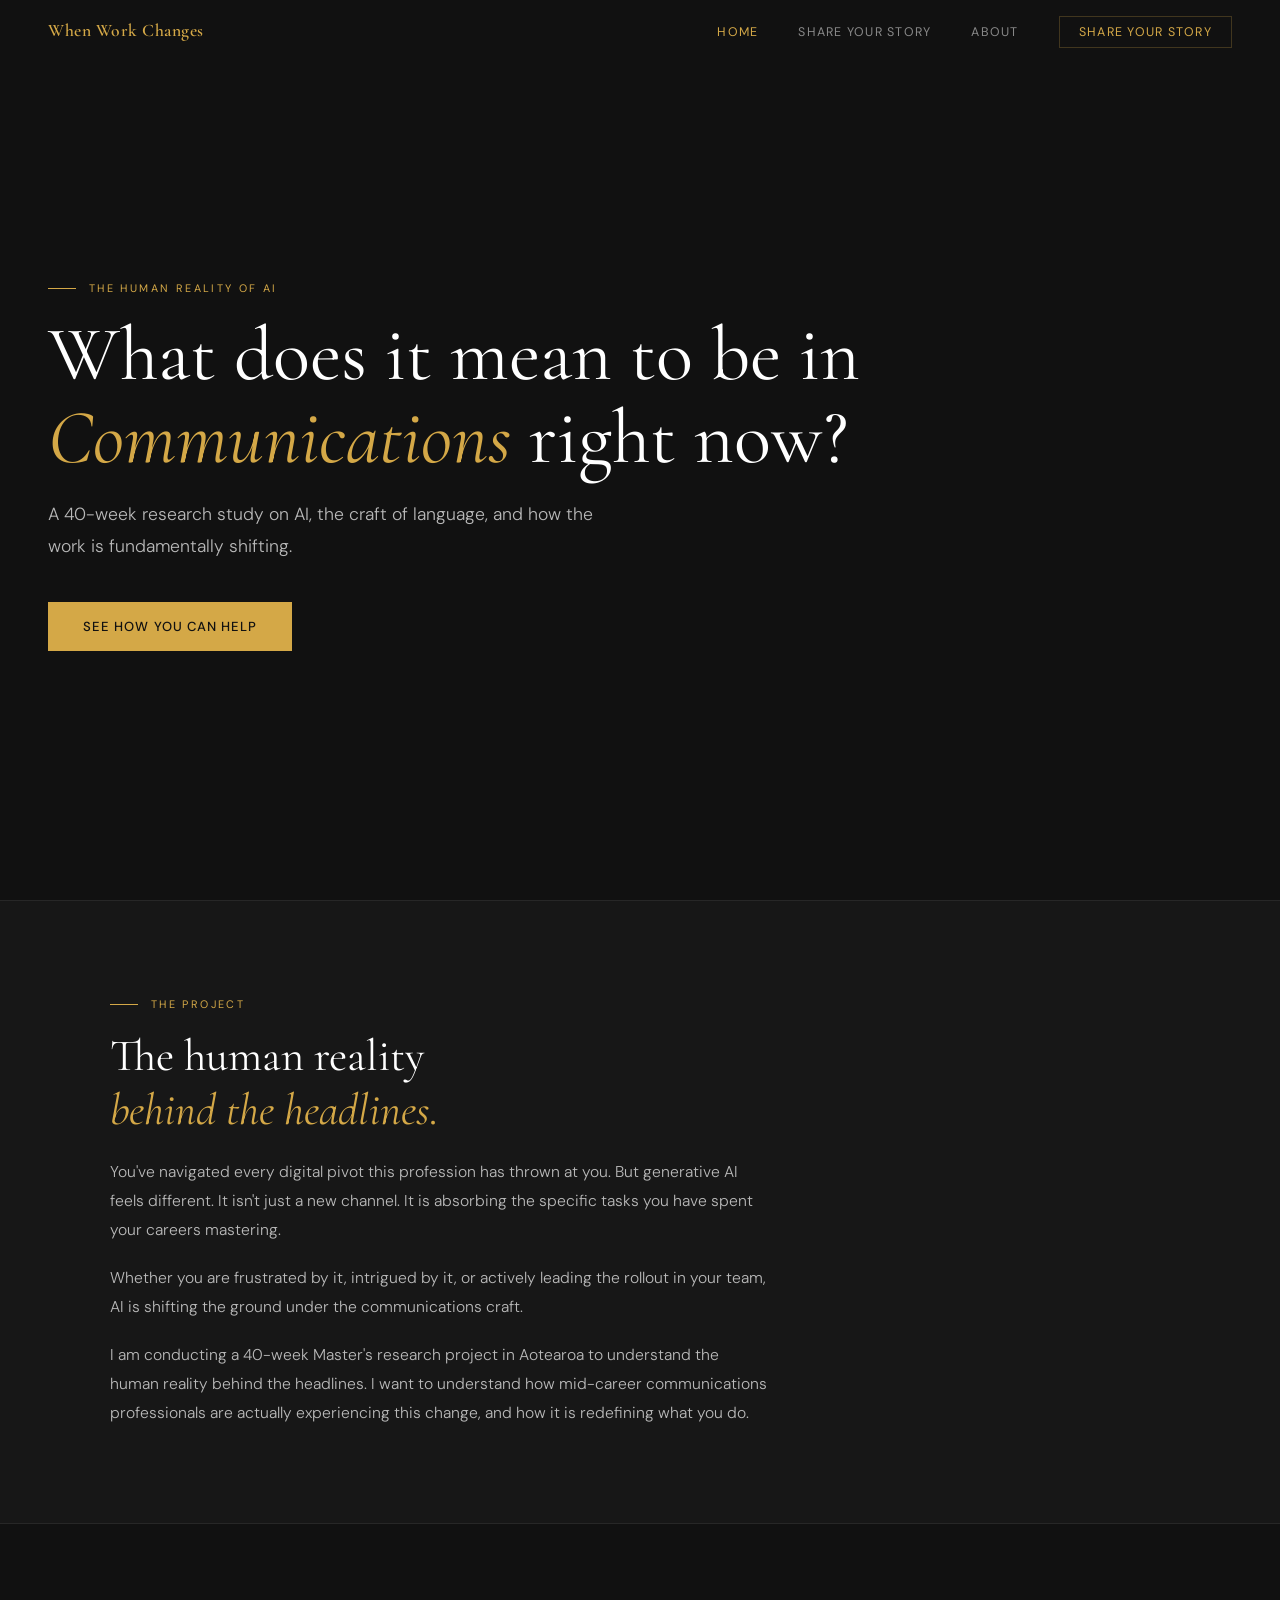
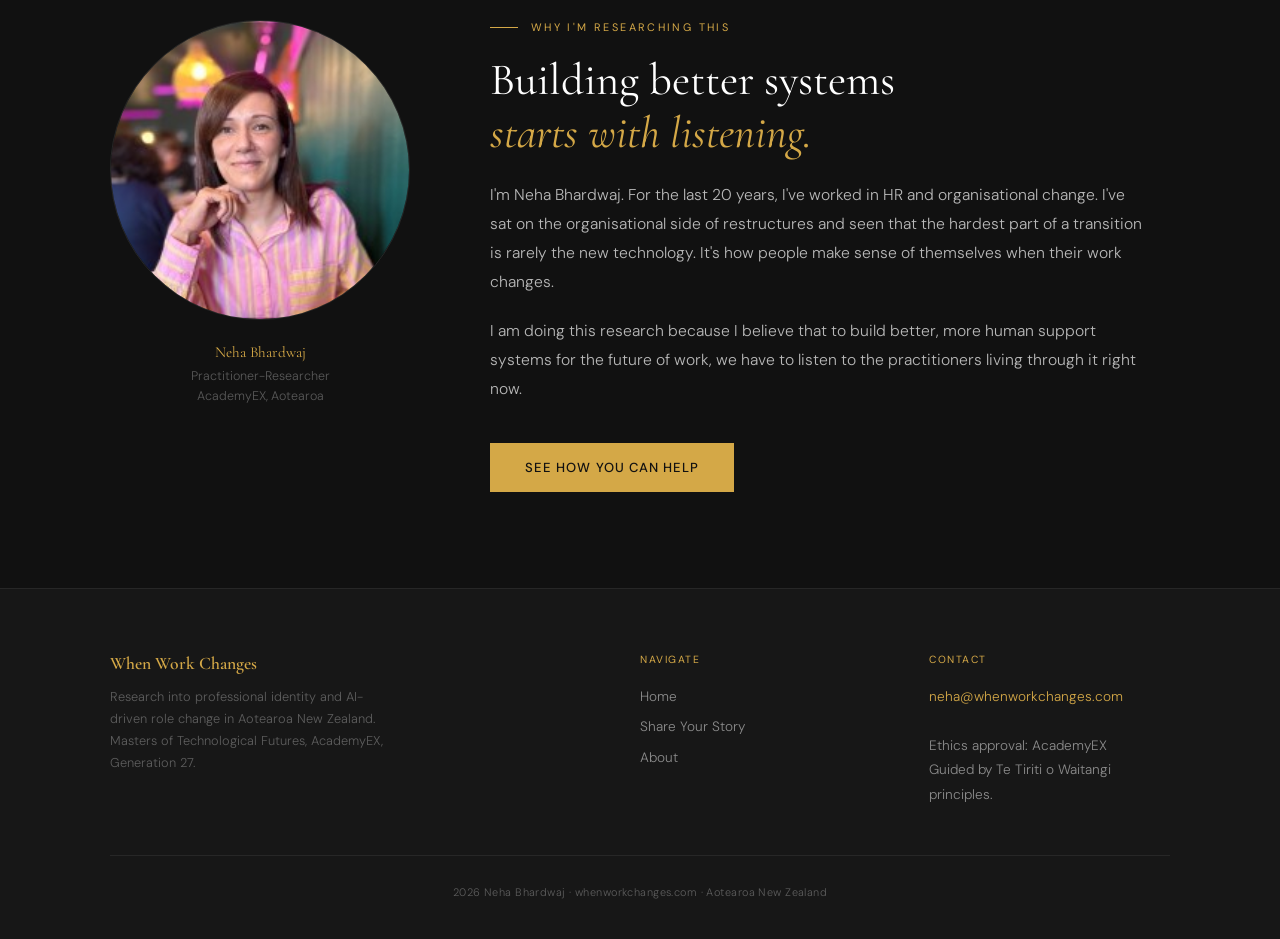
==== commit 31a25a1a: "v3 redesign - new copy and structure" ====
--- a/index.html
+++ b/index.html
@@ -3,89 +3,83 @@
 <head>
 <meta charset="UTF-8">
 <meta name="viewport" content="width=device-width, initial-scale=1.0">
-<title>When Work Changes | AI and Professional Identity | Aotearoa NZ</title>
-<meta name="description" content="Exploring how AI is shifting the future of work for communications professionals in New Zealand. A research study on career transition and identity.">
+<title>When Work Changes | AI and Communications in Aotearoa NZ</title>
+<meta name="description" content="A 40-week research study on AI, the craft of language, and how communications work is fundamentally shifting in Aotearoa NZ.">
 <link rel="preconnect" href="https://fonts.googleapis.com">
 <link rel="preconnect" href="https://fonts.gstatic.com" crossorigin>
 <link href="https://fonts.googleapis.com/css2?family=Cormorant+Garamond:ital,wght@0,400;0,600;1,400;1,600&family=DM+Sans:opsz,wght@9..40,300;9..40,400;9..40,500&display=swap" rel="stylesheet">
 <link rel="stylesheet" href="css/style.css">
 <style>
-.hero{min-height:100vh;display:flex;align-items:center;padding:8rem 3rem 6rem;background:var(--black)}
-.hero-content{max-width:820px;animation:fadeUp .9s ease .1s both}
-.hero-eyebrow{font-size:.7rem;color:var(--gold);letter-spacing:.2em;text-transform:uppercase;font-weight:400;margin-bottom:2rem;display:flex;align-items:center;gap:.8rem}
-.hero-eyebrow::before{content:'';display:block;width:32px;height:1px;background:var(--gold)}
-.hero-headline{font-family:'Cormorant Garamond',serif;font-size:clamp(3rem,7vw,6.5rem);font-weight:400;line-height:1.05;color:var(--white);margin-bottom:.8rem}
-.hero-headline em{color:var(--gold);font-style:italic}
-.hero-sub{font-size:clamp(1rem,1.8vw,1.15rem);color:var(--w70);line-height:1.8;max-width:560px;margin:1.8rem 0 2.8rem;font-weight:300}
-.stat-callout{border-left:2px solid var(--gold);padding:.8rem 1.5rem;margin:3rem 0;font-size:.9rem;color:var(--w45);font-weight:300;line-height:1.6;max-width:580px}
-.stat-callout strong{color:var(--gold);font-weight:500}
-.voice-block{background:var(--black-soft);border:1px solid var(--black-border);padding:2.5rem;margin:3rem 0;max-width:680px}
-.voice-block p{font-size:1rem;color:var(--w70);line-height:1.85;font-weight:300}
-.voice-block p+p{margin-top:1rem}
-.voice-attr{font-size:.72rem;color:var(--w20);letter-spacing:.12em;text-transform:uppercase;margin-top:1.2rem}
-.fracture-heading{font-family:'Cormorant Garamond',serif;font-size:clamp(1.8rem,3vw,2.6rem);font-weight:400;color:var(--white);margin-bottom:1.2rem;line-height:1.2}
-.fracture-heading em{color:var(--gold);font-style:italic}
-@media(max-width:768px){.hero{padding:7rem 1.5rem 5rem}}
+.hero {
+  min-height: 100vh;
+  display: flex; align-items: center;
+  padding: 8rem 3rem 6rem;
+  background: var(--black);
+}
+.hero-inner { max-width: 820px; animation: fadeUp .9s ease .1s both; }
+@media(max-width:768px){ .hero { padding: 7rem 1.5rem 5rem; } }
 </style>
 </head>
 <body>
+
 <nav id="nav">
   <a href="index.html" class="nav-logo">When Work Changes</a>
   <ul class="nav-links">
     <li><a href="index.html" class="active">Home</a></li>
-    <li><a href="get-involved.html">Get Involved</a></li>
+    <li><a href="share-your-story.html">Share Your Story</a></li>
     <li><a href="about.html">About</a></li>
-    <li><a href="proposal.html">The Research</a></li>
-    <li><a href="get-involved.html" class="nav-cta">Participate</a></li>
+    <li><a href="mailto:neha@whenworkchanges.com?subject=I%27d%20like%20to%20share%20my%20story&body=Hi%20Neha%2C%0A%0AI%27d%20love%20to%20help%20with%20your%20research." class="nav-cta">Share Your Story</a></li>
   </ul>
 </nav>
 
+<!-- HERO -->
 <section class="hero">
-  <div class="hero-content">
-    <div class="hero-eyebrow">Research · Aotearoa New Zealand · 2026</div>
-    <h1 class="hero-headline">When work changes,<br><em>who are we?</em></h1>
-    <p class="hero-sub">AI is changing what we do. I'm here to ask what that does to who we are.</p>
-    <p style="font-size:.85rem;color:var(--w45);font-weight:300;max-width:560px;line-height:1.7">Exploring how AI is shifting the future of work for communications professionals in New Zealand. A 40-week research study on career transition and identity.</p>
-    <div class="btn-row" style="margin-top:2.5rem">
-      <a href="get-involved.html" class="btn-gold">Share your story</a>
-      <a href="proposal.html" class="btn-ghost">Read the research</a>
+  <div class="hero-inner">
+    <div class="pre-heading reveal">The Human Reality of AI</div>
+    <h1 class="h-hero reveal">What does it mean to be in <em>Communications</em> right now?</h1>
+    <p class="h-sub reveal">A 40-week research study on AI, the craft of language, and how the work is fundamentally shifting.</p>
+    <div class="reveal" style="margin-top:2.5rem">
+      <a href="share-your-story.html" class="btn-gold">See how you can help</a>
     </div>
   </div>
 </section>
 
-<section class="section" style="background:var(--black-soft);border-top:1px solid var(--black-border);border-bottom:1px solid var(--black-border)">
+<!-- THE PROJECT -->
+<section class="section section-mid">
   <div class="section-inner">
-    <div class="section-label reveal">The problem</div>
-    <h2 class="fracture-heading reveal">The fracture happens before<br><em>the role disappears.</em></h2>
-    <p class="body-text reveal">Most conversations about the future of work focus on productivity, reskilling, and new tools. But for those of us who have built a career on the craft of language, the shift is much deeper.</p>
-    <p class="body-text reveal reveal-d1">Generative AI does not just change our tasks. It targets the very capabilities that define our expertise, our voice, our judgment, and our ability to shape meaning. When a machine can mimic your professional superpower, it triggers a quiet erosion of confidence. It is the question that keeps you up at night: does what I do still matter?</p>
-    <div class="stat-callout reveal reveal-d2">
-      <strong>87% of New Zealand organisations</strong> said roles changed or disappeared due to AI in the last year alone. Aotearoa is a small place. When something shifts in a profession here, everyone in it feels it.
-      <div style="font-size:.65rem;color:var(--w20);margin-top:.5rem;letter-spacing:.05em;text-transform:uppercase">IDC / Deel AI at Work Report, 2025</div>
+    <div class="pre-heading reveal">The Project</div>
+    <h2 class="h-section reveal">The human reality<br><em>behind the headlines.</em></h2>
+    <p class="body-text reveal">You've navigated every digital pivot this profession has thrown at you. But generative AI feels different. It isn't just a new channel. It is absorbing the specific tasks you have spent your careers mastering.</p>
+    <p class="body-text reveal reveal-d1">Whether you are frustrated by it, intrigued by it, or actively leading the rollout in your team, AI is shifting the ground under the communications craft.</p>
+    <p class="body-text reveal reveal-d2">I am conducting a 40-week Master's research project in Aotearoa to understand the human reality behind the headlines. I want to understand how mid-career communications professionals are actually experiencing this change, and how it is redefining what you do.</p>
+  </div>
+</section>
+
+<!-- WHY I'M RESEARCHING THIS -->
+<section class="section section-dark">
+  <div class="section-inner">
+    <div class="two-col-photo">
+      <div class="reveal">
+        <img src="[data-uri]" alt="Neha Bhardwaj" class="researcher-photo">
+        <div class="photo-caption">
+          <strong>Neha Bhardwaj</strong>
+          Practitioner-Researcher<br>AcademyEX, Aotearoa
+        </div>
+      </div>
+      <div>
+        <div class="pre-heading reveal">Why I'm researching this</div>
+        <h2 class="h-section reveal">Building better systems<br><em>starts with listening.</em></h2>
+        <p class="body-text reveal">I'm Neha Bhardwaj. For the last 20 years, I've worked in HR and organisational change. I've sat on the organisational side of restructures and seen that the hardest part of a transition is rarely the new technology. It's how people make sense of themselves when their work changes.</p>
+        <p class="body-text reveal reveal-d1">I am doing this research because I believe that to build better, more human support systems for the future of work, we have to listen to the practitioners living through it right now.</p>
+        <div class="reveal" style="margin-top:2.5rem">
+          <a href="share-your-story.html" class="btn-gold">See how you can help</a>
+        </div>
+      </div>
     </div>
   </div>
 </section>
 
-<section class="section" style="background:var(--black)">
-  <div class="section-inner">
-    <div class="section-label reveal">The mission</div>
-    <h2 class="section-heading reveal">A 40-week study into<br><em>the human side of AI.</em></h2>
-    <p class="body-text reveal">I am conducting a practice-based research study in Aotearoa to understand how mid-career communications professionals are navigating this exact transition.</p>
-    <p class="body-text reveal reveal-d1">By studying the subjective, human experience of this shift, not just the economics of job displacement, we can build more compassionate, human-centric ways to lead people through the next era of work.</p>
-
-    <div class="voice-block reveal">
-      <p>I have been part of too many restructures. Long before any announcement is made, the uncertainty starts to break a person's sense of self. With AI, that is going to be much bigger.</p>
-      <p>I want to understand that lived experience. Where do people feel the fracture, and what helps make the transition more whole? If I can learn that, I can help make change better and more human.</p>
-      <div class="voice-attr">Neha Bhardwaj, Researcher</div>
-    </div>
-
-    <div class="btn-row reveal" style="margin-top:2rem">
-      <a href="get-involved.html" class="btn-gold">Share your story</a>
-      <a href="about.html" class="btn-ghost">About the researcher</a>
-    </div>
-  </div>
-</section>
-
+<!-- FOOTER -->
 <footer>
   <div class="footer-inner">
     <div>
@@ -96,22 +90,22 @@
       <div class="footer-col-title">Navigate</div>
       <ul class="footer-links">
         <li><a href="index.html">Home</a></li>
-        <li><a href="get-involved.html">Get Involved</a></li>
+        <li><a href="share-your-story.html">Share Your Story</a></li>
         <li><a href="about.html">About</a></li>
-        <li><a href="proposal.html">The Research</a></li>
       </ul>
     </div>
     <div>
       <div class="footer-col-title">Contact</div>
       <div class="footer-contact">
-        <a href="mailto:neha@whenworkchanges.com">neha@whenworkchanges.com</a><br><br>
+        <a href="mailto:neha@whenworkchanges.com?subject=I%27d%20like%20to%20share%20my%20story&body=Hi%20Neha%2C%0A%0AI%27d%20love%20to%20help%20with%20your%20research.">neha@whenworkchanges.com</a><br><br>
         Ethics approval: AcademyEX<br>
         Guided by Te Tiriti o Waitangi principles.
       </div>
     </div>
   </div>
-  <div class="footer-bottom">© 2026 Neha Bhardwaj · whenworkchanges.com · Aotearoa New Zealand</div>
+  <div class="footer-bottom">2026 Neha Bhardwaj · whenworkchanges.com · Aotearoa New Zealand</div>
 </footer>
+
 <script src="js/main.js"></script>
 </body>
 </html>
--- a/css/style.css
+++ b/css/style.css
@@ -1,90 +1,299 @@
+/* When Work Changes — style.css */
 :root {
-  --black: #111111;
-  --black-soft: #171717;
-  --black-card: #1c1c1c;
+  --black:        #111111;
+  --black-soft:   #171717;
+  --black-card:   #1c1c1c;
   --black-border: #272727;
-  --gold: #D4A847;
-  --gold-dim: #a07d2a;
-  --gold-pale: rgba(212,168,71,0.06);
-  --gold-line: rgba(212,168,71,0.25);
-  --white: #ffffff;
-  --w70: rgba(255,255,255,0.7);
-  --w45: rgba(255,255,255,0.45);
-  --w20: rgba(255,255,255,0.2);
-  --w08: rgba(255,255,255,0.08);
-}
-*,*::before,*::after{box-sizing:border-box;margin:0;padding:0}
-html{scroll-behavior:smooth}
-body{font-family:'DM Sans',sans-serif;background:var(--black);color:var(--white);overflow-x:hidden;-webkit-font-smoothing:antialiased}
-
-/* NAV */
-nav{position:fixed;top:0;left:0;right:0;z-index:100;display:flex;justify-content:space-between;align-items:center;padding:1.25rem 3rem;border-bottom:1px solid transparent;transition:background .4s,border-color .4s}
-nav.scrolled,nav.solid{background:rgba(17,17,17,.96);border-color:var(--black-border);backdrop-filter:blur(16px)}
-.nav-logo{font-family:'Cormorant Garamond',serif;font-size:1.15rem;font-weight:600;color:var(--gold);text-decoration:none;letter-spacing:.03em}
-.nav-links{display:flex;gap:2.5rem;list-style:none;align-items:center}
-.nav-links a{color:var(--w45);text-decoration:none;font-size:.78rem;font-weight:400;letter-spacing:.1em;text-transform:uppercase;transition:color .2s}
-.nav-links a:hover,.nav-links a.active{color:var(--gold)}
-.nav-cta{color:var(--gold)!important;border:1px solid var(--gold-line)!important;padding:.45rem 1.1rem}
-.nav-cta:hover{background:var(--gold)!important;color:var(--black)!important}
-
-/* BUTTONS */
-.btn-gold{display:inline-flex;align-items:center;gap:.6rem;background:var(--gold);color:var(--black);text-decoration:none;padding:.9rem 2rem;font-size:.82rem;font-weight:500;letter-spacing:.07em;text-transform:uppercase;transition:background .2s,transform .2s;border:none;cursor:pointer;font-family:'DM Sans',sans-serif}
-.btn-gold:hover{background:#e0b852;transform:translateX(3px)}
-.btn-ghost{display:inline-flex;align-items:center;gap:.6rem;border:1px solid var(--gold-line);color:var(--gold);text-decoration:none;padding:.9rem 2rem;font-size:.82rem;font-weight:400;letter-spacing:.07em;text-transform:uppercase;transition:border-color .2s,background .2s;background:transparent;cursor:pointer;font-family:'DM Sans',sans-serif}
-.btn-ghost:hover{border-color:var(--gold);background:var(--gold-pale)}
-.btn-row{display:flex;flex-wrap:wrap;gap:1rem;align-items:center}
-
-/* PAGE HERO */
-.page-hero{background:var(--black-soft);border-bottom:1px solid var(--black-border);padding:9rem 3rem 6rem}
-.page-hero-inner{max-width:760px}
-.page-label{font-size:.7rem;color:var(--gold);letter-spacing:.2em;text-transform:uppercase;font-weight:400;margin-bottom:1.5rem;display:flex;align-items:center;gap:.8rem}
-.page-label::before{content:'';display:block;width:28px;height:1px;background:var(--gold)}
-.page-title{font-family:'Cormorant Garamond',serif;font-size:clamp(2.5rem,6vw,5rem);font-weight:400;line-height:1.1;margin-bottom:1.2rem;color:var(--white)}
-.page-title em{color:var(--gold);font-style:italic}
-.page-sub{font-size:1rem;color:var(--w70);line-height:1.8;font-weight:300;max-width:560px}
-
-/* SECTIONS */
-.section{padding:6rem 3rem}
-.section-inner{max-width:1000px;margin:0 auto}
-.section-label{font-size:.7rem;color:var(--gold);letter-spacing:.2em;text-transform:uppercase;font-weight:400;margin-bottom:1.2rem;display:flex;align-items:center;gap:.8rem}
-.section-label::before{content:'';display:block;width:24px;height:1px;background:var(--gold)}
-.section-heading{font-family:'Cormorant Garamond',serif;font-size:clamp(1.8rem,3.5vw,2.8rem);font-weight:400;line-height:1.2;margin-bottom:1.5rem;color:var(--white)}
-.section-heading em{color:var(--gold);font-style:italic}
-.body-text{font-size:1rem;color:var(--w70);line-height:1.85;font-weight:300;max-width:680px}
-.body-text+.body-text{margin-top:1.2rem}
-.body-text strong{color:var(--white);font-weight:500}
-.body-text em{color:var(--white);font-style:italic}
-
-/* GOLD RULE */
-.gold-rule{border:none;border-top:1px solid var(--black-border);margin:3rem 0}
-
-/* FOOTER */
-footer{background:var(--black-soft);border-top:1px solid var(--black-border);padding:4rem 3rem 2.5rem}
-.footer-inner{max-width:1000px;margin:0 auto;display:grid;grid-template-columns:2fr 1fr 1fr;gap:3rem;padding-bottom:3rem;border-bottom:1px solid var(--black-border)}
-.footer-logo{font-family:'Cormorant Garamond',serif;font-size:1.1rem;font-weight:600;color:var(--gold);margin-bottom:.8rem;display:block;text-decoration:none}
-.footer-tag{font-size:.8rem;color:var(--w20);line-height:1.7;font-weight:300;max-width:280px}
-.footer-col-title{font-size:.65rem;color:var(--gold);letter-spacing:.15em;text-transform:uppercase;margin-bottom:1.2rem;font-weight:400}
-.footer-links{list-style:none}
-.footer-links li+li{margin-top:.6rem}
-.footer-links a{color:var(--w45);text-decoration:none;font-size:.85rem;font-weight:300;transition:color .2s}
-.footer-links a:hover{color:var(--gold)}
-.footer-contact{font-size:.85rem;color:var(--w45);line-height:1.8;font-weight:300}
-.footer-contact a{color:var(--gold);text-decoration:none}
-.footer-bottom{max-width:1000px;margin:1.8rem auto 0;text-align:center;font-size:.68rem;color:var(--w20);font-weight:300;letter-spacing:.04em}
-
-/* REVEAL */
-@keyframes fadeUp{from{opacity:0;transform:translateY(24px)}to{opacity:1;transform:translateY(0)}}
-.reveal{opacity:0;transform:translateY(20px);transition:opacity .7s ease,transform .7s ease}
-.reveal.visible{opacity:1;transform:translateY(0)}
-.reveal-d1{transition-delay:.1s}
-.reveal-d2{transition-delay:.2s}
-.reveal-d3{transition-delay:.3s}
-
-/* MOBILE */
-@media(max-width:768px){
-  nav{padding:1rem 1.5rem}
-  .nav-links{display:none}
-  .section{padding:4rem 1.5rem}
-  .page-hero{padding:7rem 1.5rem 4rem}
-  .footer-inner{grid-template-columns:1fr;gap:2rem}
-}
+  --gold:         #D4A847;
+  --gold-pale:    rgba(212,168,71,0.07);
+  --gold-line:    rgba(212,168,71,0.25);
+  --white:        #ffffff;
+  --w70:          rgba(255,255,255,0.70);
+  --w50:          rgba(255,255,255,0.50);
+  --w30:          rgba(255,255,255,0.30);
+  --w15:          rgba(255,255,255,0.15);
+}
+
+*, *::before, *::after { box-sizing: border-box; margin: 0; padding: 0; }
+html { scroll-behavior: smooth; }
+body {
+  font-family: 'DM Sans', sans-serif;
+  background: var(--black);
+  color: var(--white);
+  overflow-x: hidden;
+  -webkit-font-smoothing: antialiased;
+}
+
+/* ── NAV ── */
+nav {
+  position: fixed; top: 0; left: 0; right: 0; z-index: 100;
+  display: flex; justify-content: space-between; align-items: center;
+  padding: 1.25rem 3rem;
+  border-bottom: 1px solid transparent;
+  transition: background .4s, border-color .4s;
+}
+nav.scrolled, nav.solid {
+  background: rgba(17,17,17,.96);
+  border-color: var(--black-border);
+  backdrop-filter: blur(16px);
+}
+.nav-logo {
+  font-family: 'Cormorant Garamond', serif;
+  font-size: 1.1rem; font-weight: 600;
+  color: var(--gold); text-decoration: none; letter-spacing: .03em;
+}
+.nav-links { display: flex; gap: 2.5rem; list-style: none; align-items: center; }
+.nav-links a {
+  color: var(--w50); text-decoration: none;
+  font-size: .78rem; font-weight: 400;
+  letter-spacing: .1em; text-transform: uppercase;
+  transition: color .2s;
+}
+.nav-links a:hover, .nav-links a.active { color: var(--gold); }
+.nav-cta {
+  color: var(--gold) !important;
+  border: 1px solid var(--gold-line) !important;
+  padding: .45rem 1.2rem;
+  transition: background .2s, color .2s !important;
+}
+.nav-cta:hover { background: var(--gold) !important; color: var(--black) !important; }
+
+/* ── BUTTONS ── */
+.btn-gold {
+  display: inline-flex; align-items: center; gap: .6rem;
+  background: var(--gold); color: var(--black);
+  text-decoration: none; padding: 1rem 2.2rem;
+  font-size: .82rem; font-weight: 500;
+  letter-spacing: .08em; text-transform: uppercase;
+  transition: background .2s, transform .2s;
+  border: none; cursor: pointer;
+  font-family: 'DM Sans', sans-serif;
+}
+.btn-gold:hover { background: #e0b852; transform: translateX(3px); }
+
+.btn-ghost {
+  display: inline-flex; align-items: center; gap: .6rem;
+  border: 1px solid var(--gold-line); color: var(--gold);
+  text-decoration: none; padding: 1rem 2.2rem;
+  font-size: .82rem; font-weight: 400;
+  letter-spacing: .08em; text-transform: uppercase;
+  transition: border-color .2s, background .2s;
+  background: transparent; cursor: pointer;
+  font-family: 'DM Sans', sans-serif;
+}
+.btn-ghost:hover { border-color: var(--gold); background: var(--gold-pale); }
+
+/* ── PRE-HEADING ── */
+.pre-heading {
+  font-size: .68rem; color: var(--gold);
+  letter-spacing: .22em; text-transform: uppercase;
+  font-weight: 400; margin-bottom: 1.2rem;
+  display: flex; align-items: center; gap: .8rem;
+}
+.pre-heading::before {
+  content: ''; display: block;
+  width: 28px; height: 1px; background: var(--gold);
+}
+
+/* ── HEADINGS ── */
+.h-hero {
+  font-family: 'Cormorant Garamond', serif;
+  font-size: clamp(2.8rem, 6vw, 5.5rem);
+  font-weight: 400; line-height: 1.08;
+  color: var(--white); margin-bottom: 1.2rem;
+}
+.h-hero em { color: var(--gold); font-style: italic; }
+
+.h-section {
+  font-family: 'Cormorant Garamond', serif;
+  font-size: clamp(1.8rem, 3.5vw, 2.8rem);
+  font-weight: 400; line-height: 1.2;
+  color: var(--white); margin-bottom: 1.2rem;
+}
+.h-section em { color: var(--gold); font-style: italic; }
+
+.h-sub {
+  font-size: clamp(.95rem, 1.6vw, 1.1rem);
+  color: var(--w70); line-height: 1.8;
+  font-weight: 300; max-width: 580px;
+  margin-bottom: 2rem;
+}
+
+/* ── BODY TEXT ── */
+.body-text {
+  font-size: .98rem; color: var(--w70);
+  line-height: 1.85; font-weight: 300; max-width: 660px;
+}
+.body-text + .body-text { margin-top: 1.2rem; }
+.body-text strong { color: var(--white); font-weight: 500; }
+
+/* ── SECTIONS ── */
+.section { padding: 6rem 3rem; }
+.section-inner { max-width: 1060px; margin: 0 auto; }
+
+.section-dark  { background: var(--black); }
+.section-mid   { background: var(--black-soft); border-top: 1px solid var(--black-border); border-bottom: 1px solid var(--black-border); }
+.section-card  { background: var(--black-card); border-top: 1px solid var(--black-border); border-bottom: 1px solid var(--black-border); }
+
+/* ── TWO COLUMN ── */
+.two-col {
+  display: grid;
+  grid-template-columns: 1fr 1fr;
+  gap: 4rem;
+  align-items: start;
+}
+.two-col-photo {
+  display: grid;
+  grid-template-columns: 300px 1fr;
+  gap: 5rem;
+  align-items: start;
+}
+
+/* ── BENEFIT ITEMS ── */
+.benefit { margin-bottom: 2rem; }
+.benefit-title {
+  font-size: .82rem; color: var(--gold);
+  font-weight: 500; letter-spacing: .06em;
+  text-transform: uppercase; margin-bottom: .5rem;
+}
+.benefit-body { font-size: .95rem; color: var(--w70); line-height: 1.8; font-weight: 300; }
+
+/* ── CRITERIA LIST ── */
+.criteria-list { list-style: none; margin-top: 1rem; }
+.criteria-list li {
+  font-size: .95rem; color: var(--w70);
+  line-height: 1.75; font-weight: 300;
+  padding: .7rem 0;
+  border-bottom: 1px solid var(--black-border);
+  display: flex; gap: 1rem; align-items: baseline;
+}
+.criteria-list li::before {
+  content: '—'; color: var(--gold);
+  flex-shrink: 0; font-size: .8rem;
+}
+
+/* ── PARTICIPATION ITEMS ── */
+.participation-grid {
+  display: grid;
+  grid-template-columns: repeat(2,1fr);
+  gap: 1px;
+  background: var(--black-border);
+  margin-top: 2.5rem;
+}
+.participation-item {
+  background: var(--black);
+  padding: 2.5rem 2rem;
+  transition: background .2s;
+}
+.participation-item:hover { background: var(--black-card); }
+.participation-num {
+  font-family: 'Cormorant Garamond', serif;
+  font-size: 2.5rem; color: var(--black-border);
+  font-weight: 600; line-height: 1;
+  margin-bottom: 1rem;
+  transition: color .2s;
+}
+.participation-item:hover .participation-num { color: var(--gold-line); }
+.participation-title {
+  font-size: .82rem; color: var(--gold);
+  font-weight: 500; letter-spacing: .06em;
+  text-transform: uppercase; margin-bottom: .6rem;
+}
+.participation-body { font-size: .92rem; color: var(--w50); line-height: 1.75; font-weight: 300; }
+
+/* ── PHOTO ── */
+.researcher-photo {
+  width: 100%; aspect-ratio: 1;
+  border-radius: 50%;
+  object-fit: cover; object-position: center top;
+  border: 1px solid var(--black-border);
+  display: block;
+}
+.photo-caption {
+  text-align: center; margin-top: 1.2rem;
+  font-size: .78rem; color: var(--w30); font-weight: 300; line-height: 1.6;
+}
+.photo-caption strong {
+  color: var(--gold); font-weight: 400;
+  font-family: 'Cormorant Garamond', serif;
+  font-size: .95rem; display: block; margin-bottom: .2rem;
+}
+
+/* ── VIDEO ── */
+.video-wrap {
+  width: 100%; aspect-ratio: 16/9;
+  background: var(--black-card);
+  border: 1px solid var(--black-border);
+  overflow: hidden; margin-top: 1.5rem;
+}
+.video-wrap iframe { width: 100%; height: 100%; border: none; display: block; }
+
+/* ── GAMMA EMBED ── */
+.gamma-wrap {
+  width: 100%; border: 1px solid var(--black-border);
+  background: var(--black-card); margin-top: 1.5rem; overflow: hidden;
+}
+.gamma-wrap iframe { display: block; width: 100%; height: 680px; border: none; }
+.embed-fallback {
+  font-size: .75rem; color: var(--w30);
+  text-align: center; margin-top: .8rem; font-weight: 300;
+}
+.embed-fallback a { color: var(--gold); text-decoration: none; }
+
+/* ── CONNECT LINKS ── */
+.connect-links { display: flex; flex-direction: column; gap: .8rem; margin-top: 2rem; }
+.connect-link {
+  display: inline-flex; align-items: center; gap: .8rem;
+  color: var(--w50); text-decoration: none;
+  font-size: .88rem; font-weight: 300; transition: color .2s;
+}
+.connect-link:hover { color: var(--gold); }
+.connect-link::before { content: ''; display: block; width: 16px; height: 1px; background: currentColor; }
+
+/* ── FOOTER ── */
+footer {
+  background: var(--black-soft);
+  border-top: 1px solid var(--black-border);
+  padding: 4rem 3rem 2.5rem;
+}
+.footer-inner {
+  max-width: 1060px; margin: 0 auto;
+  display: grid; grid-template-columns: 2fr 1fr 1fr;
+  gap: 3rem; padding-bottom: 3rem;
+  border-bottom: 1px solid var(--black-border);
+}
+.footer-logo {
+  font-family: 'Cormorant Garamond', serif;
+  font-size: 1.1rem; font-weight: 600;
+  color: var(--gold); margin-bottom: .8rem;
+  display: block; text-decoration: none;
+}
+.footer-tag { font-size: .8rem; color: var(--w30); line-height: 1.7; font-weight: 300; max-width: 280px; }
+.footer-col-title { font-size: .65rem; color: var(--gold); letter-spacing: .15em; text-transform: uppercase; margin-bottom: 1.2rem; font-weight: 400; }
+.footer-links { list-style: none; }
+.footer-links li + li { margin-top: .6rem; }
+.footer-links a { color: var(--w50); text-decoration: none; font-size: .85rem; font-weight: 300; transition: color .2s; }
+.footer-links a:hover { color: var(--gold); }
+.footer-contact { font-size: .85rem; color: var(--w50); line-height: 1.8; font-weight: 300; }
+.footer-contact a { color: var(--gold); text-decoration: none; }
+.footer-bottom { max-width: 1060px; margin: 1.8rem auto 0; text-align: center; font-size: .68rem; color: var(--w30); font-weight: 300; letter-spacing: .04em; }
+
+/* ── REVEAL ── */
+@keyframes fadeUp { from { opacity: 0; transform: translateY(24px); } to { opacity: 1; transform: translateY(0); } }
+.reveal { opacity: 0; transform: translateY(20px); transition: opacity .7s ease, transform .7s ease; }
+.reveal.visible { opacity: 1; transform: translateY(0); }
+.reveal-d1 { transition-delay: .1s; }
+.reveal-d2 { transition-delay: .2s; }
+.reveal-d3 { transition-delay: .3s; }
+
+/* ── MOBILE ── */
+@media (max-width: 768px) {
+  nav { padding: 1rem 1.5rem; }
+  .nav-links { display: none; }
+  .section { padding: 4rem 1.5rem; }
+  .two-col, .two-col-photo { grid-template-columns: 1fr; gap: 3rem; }
+  .participation-grid { grid-template-columns: 1fr; }
+  .footer-inner { grid-template-columns: 1fr; gap: 2rem; }
+  .researcher-photo { max-width: 220px; margin: 0 auto; }
+  .gamma-wrap iframe { height: 460px; }
+}
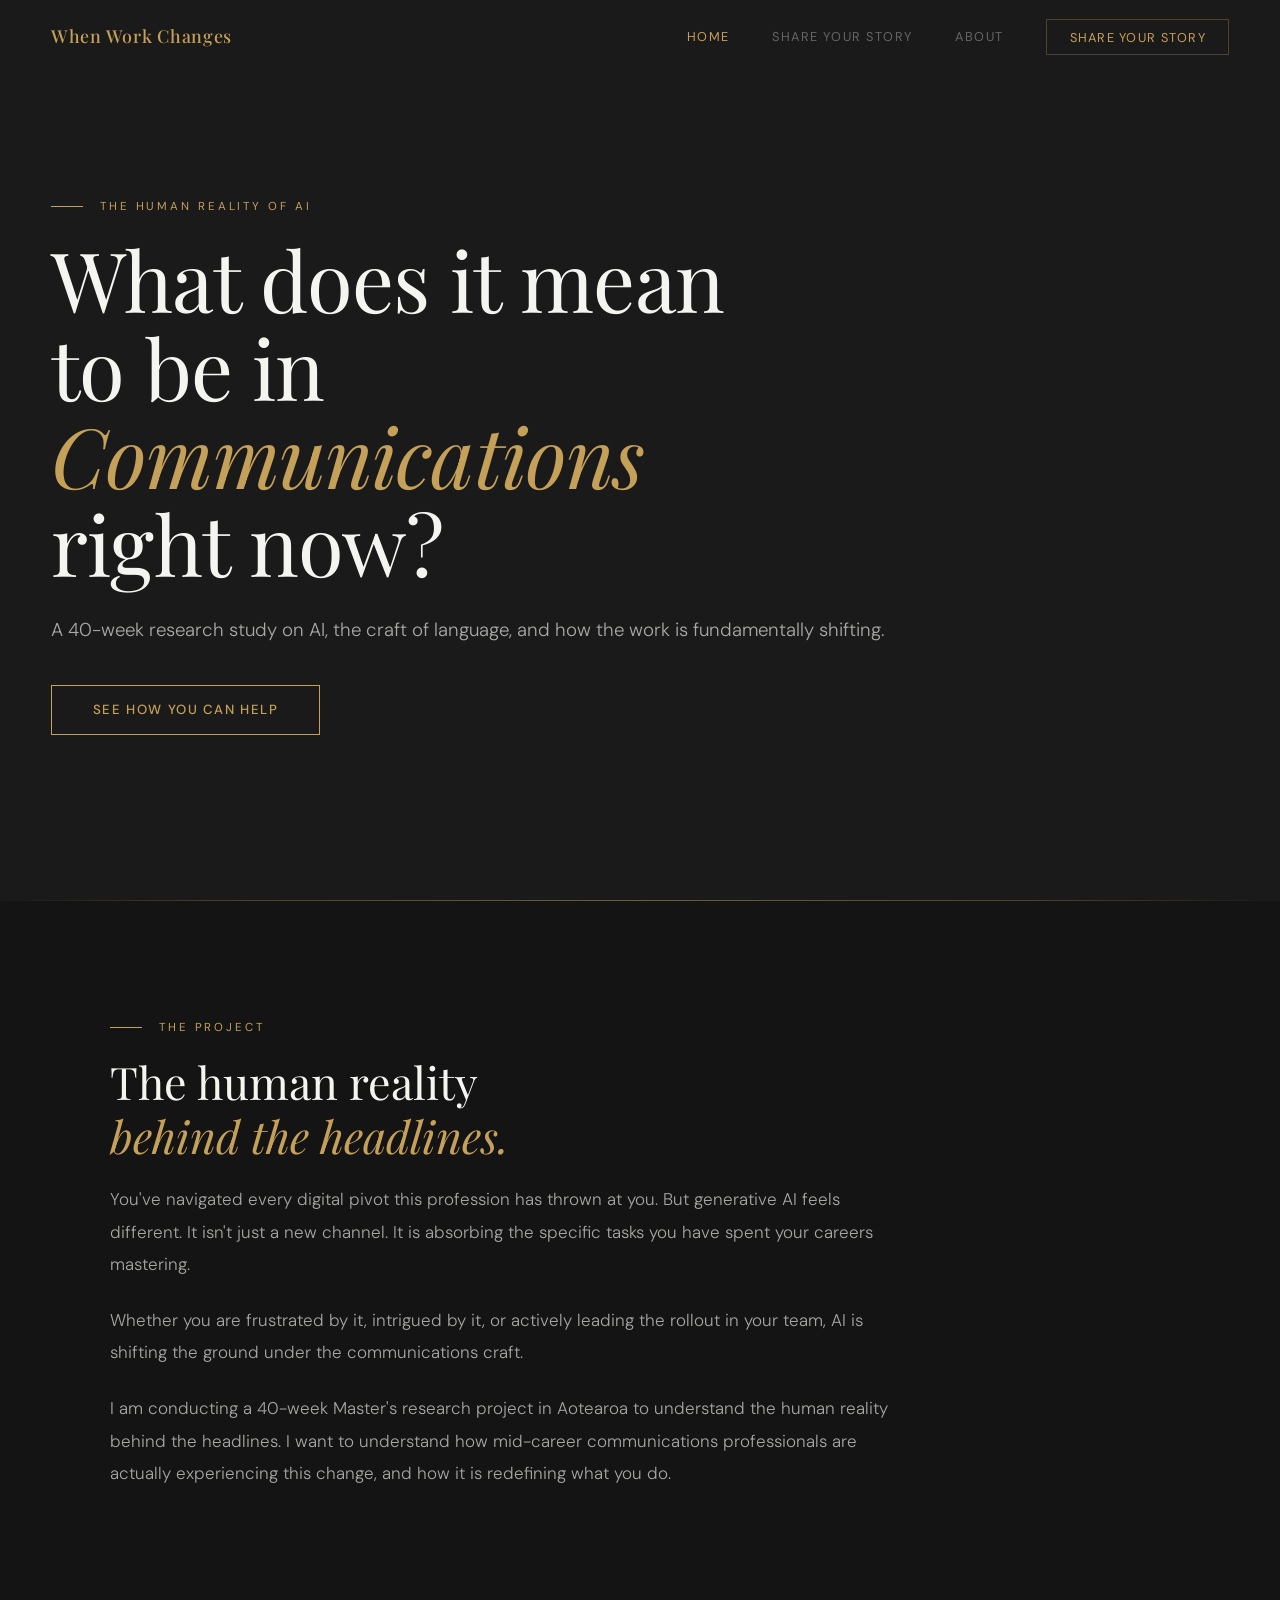
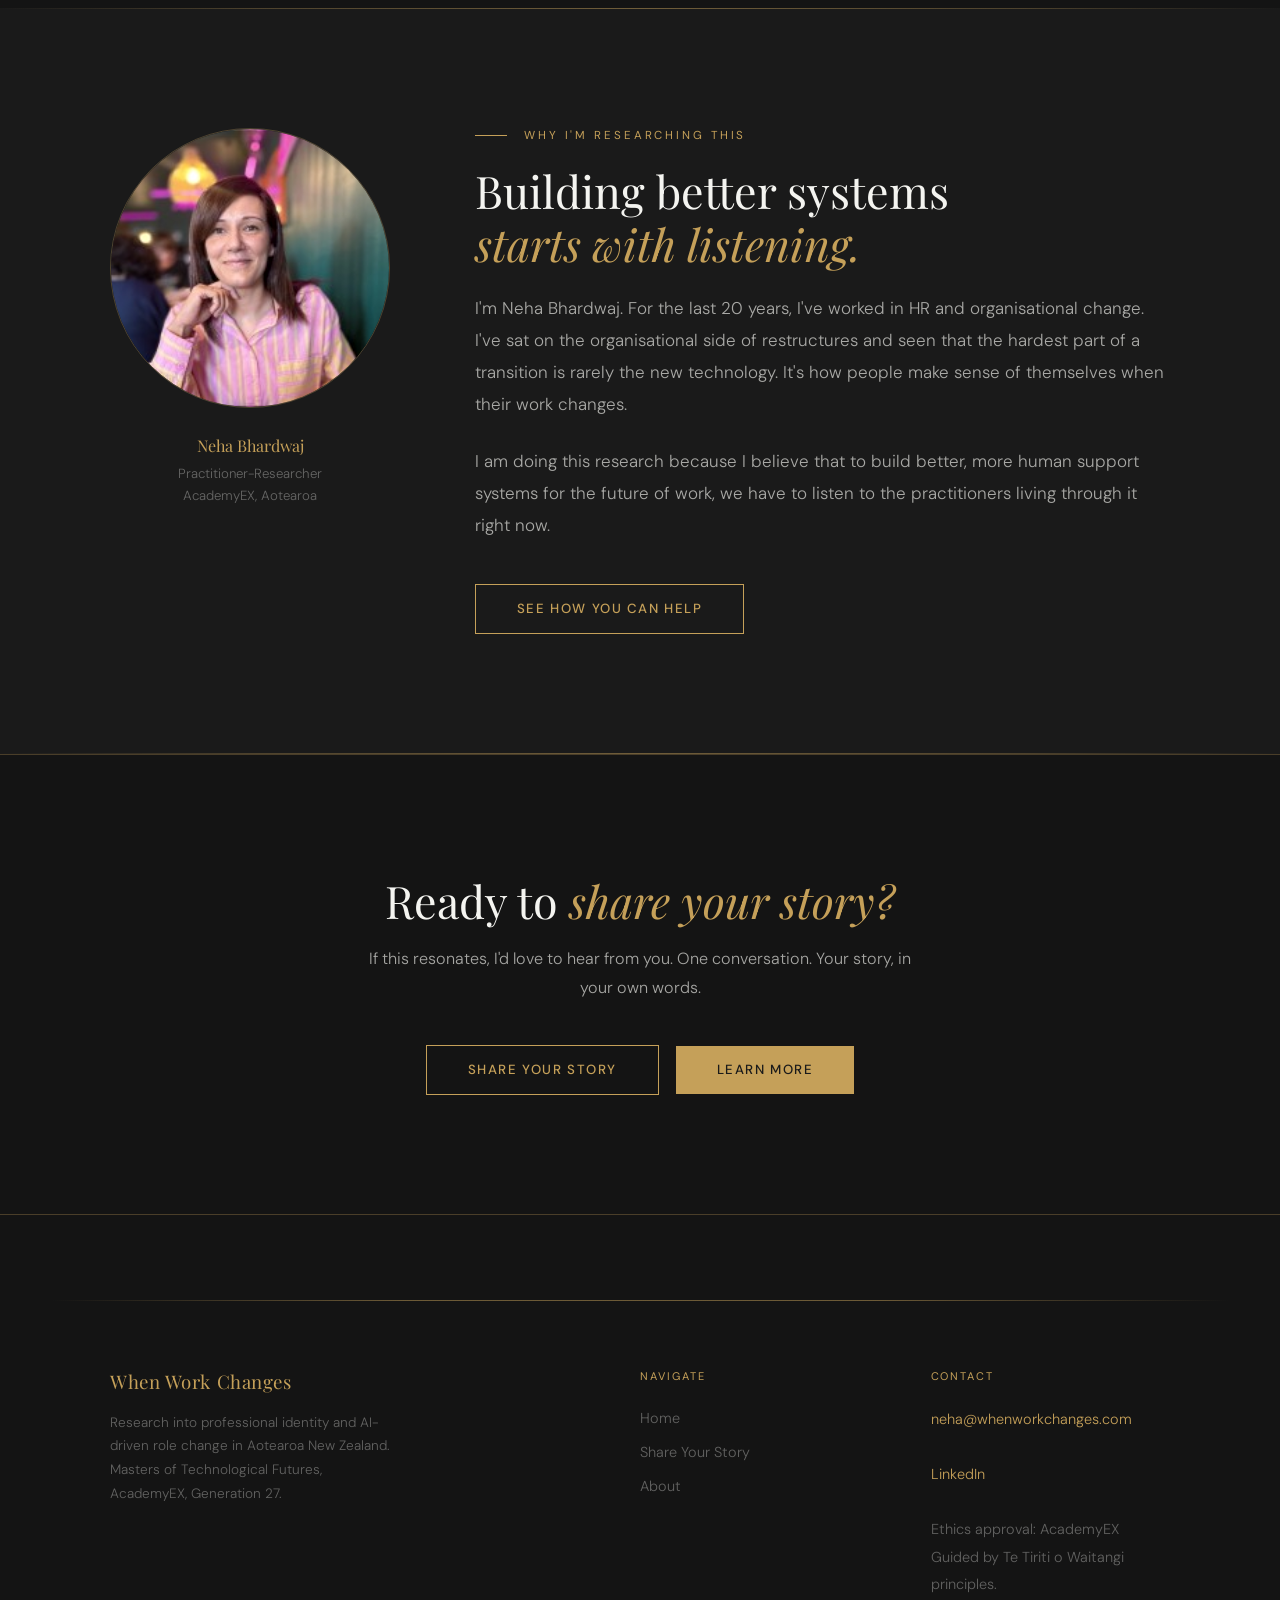
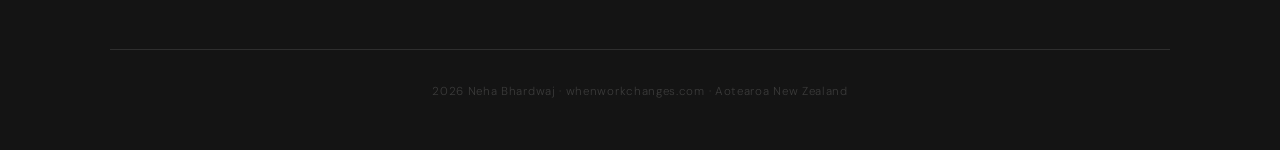
==== commit 745cbdf9: "v4 redeign - new copy and structure" ====
--- a/index.html
+++ b/index.html
@@ -7,18 +7,8 @@
 <meta name="description" content="A 40-week research study on AI, the craft of language, and how communications work is fundamentally shifting in Aotearoa NZ.">
 <link rel="preconnect" href="https://fonts.googleapis.com">
 <link rel="preconnect" href="https://fonts.gstatic.com" crossorigin>
-<link href="https://fonts.googleapis.com/css2?family=Cormorant+Garamond:ital,wght@0,400;0,600;1,400;1,600&family=DM+Sans:opsz,wght@9..40,300;9..40,400;9..40,500&display=swap" rel="stylesheet">
+<link href="https://fonts.googleapis.com/css2?family=Playfair+Display:ital,wght@0,400;0,500;0,700;1,400;1,500&family=DM+Sans:opsz,wght@9..40,300;9..40,400;9..40,500&display=swap" rel="stylesheet">
 <link rel="stylesheet" href="css/style.css">
-<style>
-.hero {
-  min-height: 100vh;
-  display: flex; align-items: center;
-  padding: 8rem 3rem 6rem;
-  background: var(--black);
-}
-.hero-inner { max-width: 820px; animation: fadeUp .9s ease .1s both; }
-@media(max-width:768px){ .hero { padding: 7rem 1.5rem 5rem; } }
-</style>
 </head>
 <body>
 
@@ -36,31 +26,35 @@
 <section class="hero">
   <div class="hero-inner">
     <div class="pre-heading reveal">The Human Reality of AI</div>
-    <h1 class="h-hero reveal">What does it mean to be in <em>Communications</em> right now?</h1>
+    <h1 class="h-display reveal">What does it mean<br>to be in <em>Communications</em><br>right now?</h1>
     <p class="h-sub reveal">A 40-week research study on AI, the craft of language, and how the work is fundamentally shifting.</p>
-    <div class="reveal" style="margin-top:2.5rem">
-      <a href="share-your-story.html" class="btn-gold">See how you can help</a>
+    <div class="btn-row reveal">
+      <a href="share-your-story.html" class="btn-primary"><span>See how you can help</span></a>
     </div>
   </div>
 </section>
 
+<div class="seam"></div>
+
 <!-- THE PROJECT -->
-<section class="section section-mid">
+<section class="section bg-deep">
   <div class="section-inner">
     <div class="pre-heading reveal">The Project</div>
-    <h2 class="h-section reveal">The human reality<br><em>behind the headlines.</em></h2>
+    <h2 class="h-title reveal">The human reality<br><em>behind the headlines.</em></h2>
     <p class="body-text reveal">You've navigated every digital pivot this profession has thrown at you. But generative AI feels different. It isn't just a new channel. It is absorbing the specific tasks you have spent your careers mastering.</p>
     <p class="body-text reveal reveal-d1">Whether you are frustrated by it, intrigued by it, or actively leading the rollout in your team, AI is shifting the ground under the communications craft.</p>
     <p class="body-text reveal reveal-d2">I am conducting a 40-week Master's research project in Aotearoa to understand the human reality behind the headlines. I want to understand how mid-career communications professionals are actually experiencing this change, and how it is redefining what you do.</p>
   </div>
 </section>
 
+<div class="seam"></div>
+
 <!-- WHY I'M RESEARCHING THIS -->
-<section class="section section-dark">
+<section class="section bg-onyx">
   <div class="section-inner">
-    <div class="two-col-photo">
+    <div class="grid-photo">
       <div class="reveal">
-        <img src="[data-uri]" alt="Neha Bhardwaj" class="researcher-photo">
+        <img src="[data-uri]" alt="Neha Bhardwaj" class="photo-circle">
         <div class="photo-caption">
           <strong>Neha Bhardwaj</strong>
           Practitioner-Researcher<br>AcademyEX, Aotearoa
@@ -68,20 +62,34 @@
       </div>
       <div>
         <div class="pre-heading reveal">Why I'm researching this</div>
-        <h2 class="h-section reveal">Building better systems<br><em>starts with listening.</em></h2>
+        <h2 class="h-title reveal">Building better systems<br><em>starts with listening.</em></h2>
         <p class="body-text reveal">I'm Neha Bhardwaj. For the last 20 years, I've worked in HR and organisational change. I've sat on the organisational side of restructures and seen that the hardest part of a transition is rarely the new technology. It's how people make sense of themselves when their work changes.</p>
         <p class="body-text reveal reveal-d1">I am doing this research because I believe that to build better, more human support systems for the future of work, we have to listen to the practitioners living through it right now.</p>
-        <div class="reveal" style="margin-top:2.5rem">
-          <a href="share-your-story.html" class="btn-gold">See how you can help</a>
+        <div class="btn-row reveal" style="margin-top:2.5rem">
+          <a href="share-your-story.html" class="btn-primary"><span>See how you can help</span></a>
         </div>
       </div>
     </div>
   </div>
 </section>
 
-<!-- FOOTER -->
+<div class="seam"></div>
+
+<!-- CTA BAND -->
+<div class="cta-band">
+  <div style="max-width:600px;margin:0 auto">
+    <h2 class="h-title reveal" style="margin-bottom:1rem">Ready to <em>share your story?</em></h2>
+    <p style="font-size:.95rem;color:var(--cream-muted);line-height:1.8;font-weight:300;margin-bottom:2.5rem;max-width:50ch;margin-left:auto;margin-right:auto" class="reveal">If this resonates, I'd love to hear from you. One conversation. Your story, in your own words.</p>
+    <div class="btn-row reveal" style="justify-content:center">
+      <a href="mailto:neha@whenworkchanges.com?subject=I%27d%20like%20to%20share%20my%20story&body=Hi%20Neha%2C%0A%0AI%27d%20love%20to%20help%20with%20your%20research." class="btn-primary"><span>Share Your Story</span></a>
+      <a href="share-your-story.html" class="btn-secondary">Learn more</a>
+    </div>
+  </div>
+</div>
+
 <footer>
-  <div class="footer-inner">
+  <div class="footer-seam"></div>
+  <div class="footer-grid">
     <div>
       <a href="index.html" class="footer-logo">When Work Changes</a>
       <p class="footer-tag">Research into professional identity and AI-driven role change in Aotearoa New Zealand. Masters of Technological Futures, AcademyEX, Generation 27.</p>
@@ -98,12 +106,13 @@
       <div class="footer-col-title">Contact</div>
       <div class="footer-contact">
         <a href="mailto:neha@whenworkchanges.com?subject=I%27d%20like%20to%20share%20my%20story&body=Hi%20Neha%2C%0A%0AI%27d%20love%20to%20help%20with%20your%20research.">neha@whenworkchanges.com</a><br><br>
+        <a href="https://www.linkedin.com/in/nehabhardwaj8/" target="_blank" rel="noopener">LinkedIn</a><br><br>
         Ethics approval: AcademyEX<br>
         Guided by Te Tiriti o Waitangi principles.
       </div>
     </div>
   </div>
-  <div class="footer-bottom">2026 Neha Bhardwaj · whenworkchanges.com · Aotearoa New Zealand</div>
+  <div class="footer-bottom">2026 Neha Bhardwaj &middot; whenworkchanges.com &middot; Aotearoa New Zealand</div>
 </footer>
 
 <script src="js/main.js"></script>
--- a/css/style.css
+++ b/css/style.css
@@ -1,299 +1,423 @@
-/* When Work Changes — style.css */
+/* ============================================
+   When Work Changes — Design System v4
+   Kintsugi Editorial Palette
+   ============================================ */
+
+@import url('https://fonts.googleapis.com/css2?family=Playfair+Display:ital,wght@0,400;0,500;0,700;1,400;1,500&family=DM+Sans:opsz,wght@9..40,300;9..40,400;9..40,500&display=swap');
+
 :root {
-  --black:        #111111;
-  --black-soft:   #171717;
-  --black-card:   #1c1c1c;
-  --black-border: #272727;
-  --gold:         #D4A847;
-  --gold-pale:    rgba(212,168,71,0.07);
-  --gold-line:    rgba(212,168,71,0.25);
-  --white:        #ffffff;
-  --w70:          rgba(255,255,255,0.70);
-  --w50:          rgba(255,255,255,0.50);
-  --w30:          rgba(255,255,255,0.30);
-  --w15:          rgba(255,255,255,0.15);
+  /* Palette */
+  --onyx:         #1A1A1A;   /* background — rich charcoal */
+  --onyx-deep:    #141414;   /* alternate section — slightly deeper */
+  --onyx-card:    #222222;   /* card surfaces */
+  --onyx-border:  #2E2E2E;   /* structural borders */
+  --cream:        #F4F4F0;   /* primary text — warm off-white */
+  --cream-muted:  rgba(244,244,240,0.65); /* secondary text */
+  --cream-subtle: rgba(244,244,240,0.35); /* tertiary / captions */
+  --gold:         #C5A059;   /* metallic gold — the fracture */
+  --gold-bright:  #D4AF37;   /* hover state */
+  --gold-muted:   rgba(197,160,89,0.15); /* ghost button fill */
+  --gold-seam:    rgba(197,160,89,0.3);  /* 1px divider lines */
+  --gold-seam-strong: rgba(197,160,89,0.5);
+
+  /* Typography */
+  --font-serif:   'Playfair Display', Georgia, serif;
+  --font-sans:    'DM Sans', system-ui, sans-serif;
+
+  /* Spacing */
+  --section-pad:  7rem 3rem;
+  --section-pad-sm: 4.5rem 1.5rem;
+  --max-content:  1060px;
+  --max-read:     65ch;
 }
 
 *, *::before, *::after { box-sizing: border-box; margin: 0; padding: 0; }
-html { scroll-behavior: smooth; }
+html { scroll-behavior: smooth; font-size: 17px; }
 body {
-  font-family: 'DM Sans', sans-serif;
-  background: var(--black);
-  color: var(--white);
+  font-family: var(--font-sans);
+  background: var(--onyx);
+  color: var(--cream);
   overflow-x: hidden;
   -webkit-font-smoothing: antialiased;
+  text-rendering: optimizeLegibility;
+}
+
+/* ── KINTSUGI SEAM DIVIDER ── */
+.seam {
+  width: 100%;
+  height: 1px;
+  background: linear-gradient(90deg, transparent 0%, var(--gold-seam) 20%, var(--gold-seam-strong) 50%, var(--gold-seam) 80%, transparent 100%);
 }
 
 /* ── NAV ── */
 nav {
   position: fixed; top: 0; left: 0; right: 0; z-index: 100;
   display: flex; justify-content: space-between; align-items: center;
-  padding: 1.25rem 3rem;
+  padding: 1.4rem 3rem;
+  transition: background .5s, border-color .5s;
   border-bottom: 1px solid transparent;
-  transition: background .4s, border-color .4s;
 }
 nav.scrolled, nav.solid {
-  background: rgba(17,17,17,.96);
-  border-color: var(--black-border);
-  backdrop-filter: blur(16px);
+  background: rgba(26,26,26,.97);
+  border-color: var(--gold-seam);
+  backdrop-filter: blur(20px);
 }
 .nav-logo {
-  font-family: 'Cormorant Garamond', serif;
-  font-size: 1.1rem; font-weight: 600;
-  color: var(--gold); text-decoration: none; letter-spacing: .03em;
+  font-family: var(--font-serif);
+  font-size: 1.05rem; font-weight: 500;
+  color: var(--gold); text-decoration: none;
+  letter-spacing: .04em;
 }
 .nav-links { display: flex; gap: 2.5rem; list-style: none; align-items: center; }
 .nav-links a {
-  color: var(--w50); text-decoration: none;
-  font-size: .78rem; font-weight: 400;
-  letter-spacing: .1em; text-transform: uppercase;
-  transition: color .2s;
+  color: var(--cream-subtle);
+  text-decoration: none; font-size: .75rem;
+  font-weight: 400; letter-spacing: .12em;
+  text-transform: uppercase; transition: color .25s;
 }
 .nav-links a:hover, .nav-links a.active { color: var(--gold); }
+
+/* Ghost nav CTA */
 .nav-cta {
   color: var(--gold) !important;
-  border: 1px solid var(--gold-line) !important;
-  padding: .45rem 1.2rem;
-  transition: background .2s, color .2s !important;
-}
-.nav-cta:hover { background: var(--gold) !important; color: var(--black) !important; }
+  border: 1px solid var(--gold-seam) !important;
+  padding: .5rem 1.3rem !important;
+  transition: background .25s, border-color .25s, color .25s !important;
+  letter-spacing: .1em !important;
+}
+.nav-cta:hover {
+  background: var(--gold) !important;
+  border-color: var(--gold) !important;
+  color: var(--onyx) !important;
+}
 
 /* ── BUTTONS ── */
-.btn-gold {
-  display: inline-flex; align-items: center; gap: .6rem;
-  background: var(--gold); color: var(--black);
-  text-decoration: none; padding: 1rem 2.2rem;
-  font-size: .82rem; font-weight: 500;
-  letter-spacing: .08em; text-transform: uppercase;
-  transition: background .2s, transform .2s;
-  border: none; cursor: pointer;
-  font-family: 'DM Sans', sans-serif;
-}
-.btn-gold:hover { background: #e0b852; transform: translateX(3px); }
-
-.btn-ghost {
-  display: inline-flex; align-items: center; gap: .6rem;
-  border: 1px solid var(--gold-line); color: var(--gold);
-  text-decoration: none; padding: 1rem 2.2rem;
-  font-size: .82rem; font-weight: 400;
-  letter-spacing: .08em; text-transform: uppercase;
-  transition: border-color .2s, background .2s;
-  background: transparent; cursor: pointer;
-  font-family: 'DM Sans', sans-serif;
-}
-.btn-ghost:hover { border-color: var(--gold); background: var(--gold-pale); }
+
+/* Primary ghost — gold border, fills on hover */
+.btn-primary {
+  display: inline-flex; align-items: center; gap: .7rem;
+  border: 1px solid var(--gold);
+  color: var(--gold);
+  background: transparent;
+  text-decoration: none;
+  padding: .9rem 2.4rem;
+  font-family: var(--font-sans);
+  font-size: .78rem; font-weight: 500;
+  letter-spacing: .12em; text-transform: uppercase;
+  cursor: pointer;
+  transition: background .3s, color .3s, transform .2s;
+  position: relative; overflow: hidden;
+}
+.btn-primary::before {
+  content: '';
+  position: absolute; inset: 0;
+  background: var(--gold);
+  transform: translateX(-101%);
+  transition: transform .3s ease;
+  z-index: 0;
+}
+.btn-primary:hover::before { transform: translateX(0); }
+.btn-primary:hover { color: var(--onyx); transform: translateX(3px); }
+.btn-primary span { position: relative; z-index: 1; }
+
+/* Secondary — filled gold */
+.btn-secondary {
+  display: inline-flex; align-items: center; gap: .7rem;
+  background: var(--gold); color: var(--onyx);
+  text-decoration: none; padding: .9rem 2.4rem;
+  font-family: var(--font-sans);
+  font-size: .78rem; font-weight: 500;
+  letter-spacing: .12em; text-transform: uppercase;
+  cursor: pointer; border: none;
+  transition: background .25s, transform .2s;
+}
+.btn-secondary:hover { background: var(--gold-bright); transform: translateX(3px); }
+
+.btn-row { display: flex; flex-wrap: wrap; gap: 1rem; align-items: center; }
 
 /* ── PRE-HEADING ── */
 .pre-heading {
+  font-family: var(--font-sans);
   font-size: .68rem; color: var(--gold);
-  letter-spacing: .22em; text-transform: uppercase;
+  letter-spacing: .25em; text-transform: uppercase;
   font-weight: 400; margin-bottom: 1.2rem;
-  display: flex; align-items: center; gap: .8rem;
+  display: flex; align-items: center; gap: 1rem;
 }
 .pre-heading::before {
-  content: ''; display: block;
-  width: 28px; height: 1px; background: var(--gold);
+  content: '';
+  display: block; width: 32px; height: 1px;
+  background: var(--gold);
+  flex-shrink: 0;
 }
 
 /* ── HEADINGS ── */
-.h-hero {
-  font-family: 'Cormorant Garamond', serif;
-  font-size: clamp(2.8rem, 6vw, 5.5rem);
-  font-weight: 400; line-height: 1.08;
-  color: var(--white); margin-bottom: 1.2rem;
-}
-.h-hero em { color: var(--gold); font-style: italic; }
-
-.h-section {
-  font-family: 'Cormorant Garamond', serif;
-  font-size: clamp(1.8rem, 3.5vw, 2.8rem);
+.h-display {
+  font-family: var(--font-serif);
+  font-size: clamp(2.8rem, 6.5vw, 5.8rem);
+  font-weight: 400; line-height: 1.06;
+  color: var(--cream); margin-bottom: 1.5rem;
+  letter-spacing: -.01em;
+}
+.h-display em { color: var(--gold); font-style: italic; }
+
+.h-title {
+  font-family: var(--font-serif);
+  font-size: clamp(2rem, 3.5vw, 3rem);
   font-weight: 400; line-height: 1.2;
-  color: var(--white); margin-bottom: 1.2rem;
-}
-.h-section em { color: var(--gold); font-style: italic; }
+  color: var(--cream); margin-bottom: 1.2rem;
+}
+.h-title em { color: var(--gold); font-style: italic; }
 
 .h-sub {
-  font-size: clamp(.95rem, 1.6vw, 1.1rem);
-  color: var(--w70); line-height: 1.8;
-  font-weight: 300; max-width: 580px;
-  margin-bottom: 2rem;
+  font-size: clamp(1rem, 1.5vw, 1.1rem);
+  color: var(--cream-muted); line-height: 1.85;
+  font-weight: 300; max-width: var(--max-read);
+  margin-bottom: 2.2rem;
 }
 
 /* ── BODY TEXT ── */
 .body-text {
-  font-size: .98rem; color: var(--w70);
-  line-height: 1.85; font-weight: 300; max-width: 660px;
-}
-.body-text + .body-text { margin-top: 1.2rem; }
-.body-text strong { color: var(--white); font-weight: 500; }
+  font-size: 1rem;
+  color: var(--cream-muted);
+  line-height: 1.9;
+  font-weight: 300;
+  max-width: var(--max-read);
+}
+.body-text + .body-text { margin-top: 1.4rem; }
+.body-text strong { color: var(--cream); font-weight: 500; }
 
 /* ── SECTIONS ── */
-.section { padding: 6rem 3rem; }
-.section-inner { max-width: 1060px; margin: 0 auto; }
-
-.section-dark  { background: var(--black); }
-.section-mid   { background: var(--black-soft); border-top: 1px solid var(--black-border); border-bottom: 1px solid var(--black-border); }
-.section-card  { background: var(--black-card); border-top: 1px solid var(--black-border); border-bottom: 1px solid var(--black-border); }
-
-/* ── TWO COLUMN ── */
-.two-col {
+.section { padding: var(--section-pad); }
+.section-inner { max-width: var(--max-content); margin: 0 auto; }
+
+.bg-onyx     { background: var(--onyx); }
+.bg-deep     { background: var(--onyx-deep); }
+
+/* ── HERO ── */
+.hero {
+  min-height: 100vh;
+  display: flex; align-items: center; justify-content: flex-start;
+  padding: 9rem 3rem 7rem;
+  background: var(--onyx);
+  position: relative;
+}
+.hero-inner { max-width: 860px; animation: fadeUp .9s ease .1s both; }
+
+/* ── GRID LAYOUTS ── */
+.grid-2 {
   display: grid;
   grid-template-columns: 1fr 1fr;
-  gap: 4rem;
-  align-items: start;
-}
-.two-col-photo {
-  display: grid;
-  grid-template-columns: 300px 1fr;
   gap: 5rem;
   align-items: start;
 }
-
-/* ── BENEFIT ITEMS ── */
-.benefit { margin-bottom: 2rem; }
-.benefit-title {
-  font-size: .82rem; color: var(--gold);
-  font-weight: 500; letter-spacing: .06em;
-  text-transform: uppercase; margin-bottom: .5rem;
-}
-.benefit-body { font-size: .95rem; color: var(--w70); line-height: 1.8; font-weight: 300; }
-
-/* ── CRITERIA LIST ── */
-.criteria-list { list-style: none; margin-top: 1rem; }
+.grid-photo {
+  display: grid;
+  grid-template-columns: 280px 1fr;
+  gap: 5rem;
+  align-items: start;
+}
+
+/* ── BENEFIT CARDS ── */
+.benefit { padding: 2rem 0; border-bottom: 1px solid var(--onyx-border); }
+.benefit:last-child { border-bottom: none; }
+.benefit-label {
+  font-family: var(--font-sans);
+  font-size: .68rem; color: var(--gold);
+  letter-spacing: .2em; text-transform: uppercase;
+  font-weight: 500; margin-bottom: .6rem;
+}
+.benefit-body {
+  font-size: .95rem; color: var(--cream-muted);
+  line-height: 1.85; font-weight: 300;
+  max-width: 52ch;
+}
+
+/* ── CRITERIA ── */
+.criteria-list { list-style: none; margin-top: 1.2rem; }
 .criteria-list li {
-  font-size: .95rem; color: var(--w70);
-  line-height: 1.75; font-weight: 300;
-  padding: .7rem 0;
-  border-bottom: 1px solid var(--black-border);
-  display: flex; gap: 1rem; align-items: baseline;
-}
+  display: flex; gap: 1.2rem; align-items: baseline;
+  font-size: .95rem; color: var(--cream-muted);
+  line-height: 1.8; font-weight: 300;
+  padding: .9rem 0;
+  border-bottom: 1px solid var(--onyx-border);
+}
+.criteria-list li:last-child { border-bottom: none; }
 .criteria-list li::before {
-  content: '—'; color: var(--gold);
-  flex-shrink: 0; font-size: .8rem;
-}
-
-/* ── PARTICIPATION ITEMS ── */
+  content: '—';
+  color: var(--gold); flex-shrink: 0;
+  font-size: .75rem; opacity: .7;
+}
+
+/* ── PARTICIPATION GRID (2x2) ── */
 .participation-grid {
   display: grid;
-  grid-template-columns: repeat(2,1fr);
+  grid-template-columns: 1fr 1fr;
   gap: 1px;
-  background: var(--black-border);
-  margin-top: 2.5rem;
-}
-.participation-item {
-  background: var(--black);
-  padding: 2.5rem 2rem;
-  transition: background .2s;
-}
-.participation-item:hover { background: var(--black-card); }
-.participation-num {
-  font-family: 'Cormorant Garamond', serif;
-  font-size: 2.5rem; color: var(--black-border);
-  font-weight: 600; line-height: 1;
-  margin-bottom: 1rem;
-  transition: color .2s;
-}
-.participation-item:hover .participation-num { color: var(--gold-line); }
-.participation-title {
-  font-size: .82rem; color: var(--gold);
-  font-weight: 500; letter-spacing: .06em;
-  text-transform: uppercase; margin-bottom: .6rem;
-}
-.participation-body { font-size: .92rem; color: var(--w50); line-height: 1.75; font-weight: 300; }
+  background: var(--gold-seam);
+  margin-top: 3rem;
+  border: 1px solid var(--gold-seam);
+}
+.p-card {
+  background: var(--onyx-deep);
+  padding: 2.8rem 2.4rem;
+  transition: background .25s;
+}
+.p-card:hover { background: var(--onyx-card); }
+.p-num {
+  font-family: var(--font-serif);
+  font-size: 3.5rem; font-weight: 400;
+  color: var(--gold-seam); line-height: 1;
+  margin-bottom: 1.2rem;
+  transition: color .25s;
+}
+.p-card:hover .p-num { color: var(--gold); }
+.p-title {
+  font-family: var(--font-sans);
+  font-size: .72rem; color: var(--gold);
+  font-weight: 500; letter-spacing: .15em;
+  text-transform: uppercase; margin-bottom: .7rem;
+}
+.p-body {
+  font-size: .92rem; color: var(--cream-muted);
+  line-height: 1.8; font-weight: 300;
+}
 
 /* ── PHOTO ── */
-.researcher-photo {
+.photo-circle {
   width: 100%; aspect-ratio: 1;
   border-radius: 50%;
   object-fit: cover; object-position: center top;
-  border: 1px solid var(--black-border);
   display: block;
+  border: 1px solid var(--gold-seam);
+  filter: grayscale(15%) contrast(1.05);
 }
 .photo-caption {
-  text-align: center; margin-top: 1.2rem;
-  font-size: .78rem; color: var(--w30); font-weight: 300; line-height: 1.6;
+  text-align: center; margin-top: 1.4rem;
+  font-size: .78rem; color: var(--cream-subtle);
+  font-weight: 300; line-height: 1.7;
 }
 .photo-caption strong {
+  font-family: var(--font-serif);
   color: var(--gold); font-weight: 400;
-  font-family: 'Cormorant Garamond', serif;
   font-size: .95rem; display: block; margin-bottom: .2rem;
 }
 
 /* ── VIDEO ── */
 .video-wrap {
   width: 100%; aspect-ratio: 16/9;
-  background: var(--black-card);
-  border: 1px solid var(--black-border);
-  overflow: hidden; margin-top: 1.5rem;
+  background: var(--onyx-deep);
+  border: 1px solid var(--gold-seam);
+  overflow: hidden; margin-top: 2rem;
 }
 .video-wrap iframe { width: 100%; height: 100%; border: none; display: block; }
 
-/* ── GAMMA EMBED ── */
+/* ── GAMMA ── */
 .gamma-wrap {
-  width: 100%; border: 1px solid var(--black-border);
-  background: var(--black-card); margin-top: 1.5rem; overflow: hidden;
-}
-.gamma-wrap iframe { display: block; width: 100%; height: 680px; border: none; }
-.embed-fallback {
-  font-size: .75rem; color: var(--w30);
-  text-align: center; margin-top: .8rem; font-weight: 300;
-}
-.embed-fallback a { color: var(--gold); text-decoration: none; }
+  width: 100%; border: 1px solid var(--gold-seam);
+  background: var(--onyx-deep); margin-top: 2rem; overflow: hidden;
+}
+.gamma-wrap iframe { display: block; width: 100%; height: 700px; border: none; }
+.embed-note {
+  font-size: .72rem; color: var(--cream-subtle);
+  margin-top: .8rem; text-align: center; font-weight: 300;
+}
+.embed-note a { color: var(--gold); text-decoration: none; }
 
 /* ── CONNECT LINKS ── */
-.connect-links { display: flex; flex-direction: column; gap: .8rem; margin-top: 2rem; }
+.connect-links { display: flex; flex-direction: column; gap: .9rem; margin-top: 2rem; }
 .connect-link {
-  display: inline-flex; align-items: center; gap: .8rem;
-  color: var(--w50); text-decoration: none;
-  font-size: .88rem; font-weight: 300; transition: color .2s;
+  display: inline-flex; align-items: center; gap: .9rem;
+  color: var(--cream-subtle); text-decoration: none;
+  font-size: .88rem; font-weight: 300; transition: color .25s;
+  letter-spacing: .02em;
 }
 .connect-link:hover { color: var(--gold); }
-.connect-link::before { content: ''; display: block; width: 16px; height: 1px; background: currentColor; }
+.connect-link::before {
+  content: '';
+  display: block; width: 18px; height: 1px;
+  background: currentColor; flex-shrink: 0;
+}
+
+/* ── CTA BAND ── */
+.cta-band {
+  background: var(--onyx-deep);
+  padding: 7rem 3rem;
+  text-align: center;
+  border-top: 1px solid var(--gold-seam);
+  border-bottom: 1px solid var(--gold-seam);
+}
 
 /* ── FOOTER ── */
 footer {
-  background: var(--black-soft);
-  border-top: 1px solid var(--black-border);
-  padding: 4rem 3rem 2.5rem;
-}
-.footer-inner {
-  max-width: 1060px; margin: 0 auto;
+  background: var(--onyx-deep);
+  padding: 5rem 3rem 3rem;
+}
+.footer-seam {
+  width: 100%; height: 1px; margin-bottom: 4rem;
+  background: linear-gradient(90deg, transparent 0%, var(--gold-seam-strong) 30%, var(--gold-seam-strong) 70%, transparent 100%);
+}
+.footer-grid {
+  max-width: var(--max-content); margin: 0 auto;
   display: grid; grid-template-columns: 2fr 1fr 1fr;
   gap: 3rem; padding-bottom: 3rem;
-  border-bottom: 1px solid var(--black-border);
+  border-bottom: 1px solid var(--onyx-border);
 }
 .footer-logo {
-  font-family: 'Cormorant Garamond', serif;
-  font-size: 1.1rem; font-weight: 600;
-  color: var(--gold); margin-bottom: .8rem;
+  font-family: var(--font-serif);
+  font-size: 1.1rem; font-weight: 400;
+  color: var(--gold); margin-bottom: 1rem;
   display: block; text-decoration: none;
-}
-.footer-tag { font-size: .8rem; color: var(--w30); line-height: 1.7; font-weight: 300; max-width: 280px; }
-.footer-col-title { font-size: .65rem; color: var(--gold); letter-spacing: .15em; text-transform: uppercase; margin-bottom: 1.2rem; font-weight: 400; }
+  letter-spacing: .03em;
+}
+.footer-tag {
+  font-size: .8rem; color: var(--cream-subtle);
+  line-height: 1.75; font-weight: 300; max-width: 280px;
+}
+.footer-col-title {
+  font-size: .65rem; color: var(--gold);
+  letter-spacing: .18em; text-transform: uppercase;
+  margin-bottom: 1.4rem; font-weight: 400;
+}
 .footer-links { list-style: none; }
-.footer-links li + li { margin-top: .6rem; }
-.footer-links a { color: var(--w50); text-decoration: none; font-size: .85rem; font-weight: 300; transition: color .2s; }
+.footer-links li + li { margin-top: .7rem; }
+.footer-links a {
+  color: var(--cream-subtle); text-decoration: none;
+  font-size: .85rem; font-weight: 300; transition: color .2s;
+}
 .footer-links a:hover { color: var(--gold); }
-.footer-contact { font-size: .85rem; color: var(--w50); line-height: 1.8; font-weight: 300; }
+.footer-contact {
+  font-size: .85rem; color: var(--cream-subtle);
+  line-height: 1.9; font-weight: 300;
+}
 .footer-contact a { color: var(--gold); text-decoration: none; }
-.footer-bottom { max-width: 1060px; margin: 1.8rem auto 0; text-align: center; font-size: .68rem; color: var(--w30); font-weight: 300; letter-spacing: .04em; }
+.footer-bottom {
+  max-width: var(--max-content); margin: 2rem auto 0;
+  text-align: center; font-size: .68rem;
+  color: var(--cream-subtle); opacity: .5;
+  font-weight: 300; letter-spacing: .06em;
+}
 
 /* ── REVEAL ── */
-@keyframes fadeUp { from { opacity: 0; transform: translateY(24px); } to { opacity: 1; transform: translateY(0); } }
-.reveal { opacity: 0; transform: translateY(20px); transition: opacity .7s ease, transform .7s ease; }
+@keyframes fadeUp {
+  from { opacity: 0; transform: translateY(28px); }
+  to   { opacity: 1; transform: translateY(0); }
+}
+.reveal { opacity: 0; transform: translateY(20px); transition: opacity .75s ease, transform .75s ease; }
 .reveal.visible { opacity: 1; transform: translateY(0); }
-.reveal-d1 { transition-delay: .1s; }
-.reveal-d2 { transition-delay: .2s; }
-.reveal-d3 { transition-delay: .3s; }
+.reveal-d1 { transition-delay: .12s; }
+.reveal-d2 { transition-delay: .24s; }
+.reveal-d3 { transition-delay: .36s; }
 
 /* ── MOBILE ── */
 @media (max-width: 768px) {
-  nav { padding: 1rem 1.5rem; }
+  :root { --section-pad: var(--section-pad-sm); }
+  nav { padding: 1.1rem 1.5rem; }
   .nav-links { display: none; }
-  .section { padding: 4rem 1.5rem; }
-  .two-col, .two-col-photo { grid-template-columns: 1fr; gap: 3rem; }
+  .hero { padding: 7rem 1.5rem 5rem; }
+  .grid-2, .grid-photo { grid-template-columns: 1fr; gap: 3rem; }
   .participation-grid { grid-template-columns: 1fr; }
-  .footer-inner { grid-template-columns: 1fr; gap: 2rem; }
-  .researcher-photo { max-width: 220px; margin: 0 auto; }
-  .gamma-wrap iframe { height: 460px; }
-}
+  .footer-grid { grid-template-columns: 1fr; gap: 2rem; }
+  .photo-circle { max-width: 200px; margin: 0 auto; }
+  .gamma-wrap iframe { height: 480px; }
+  .cta-band { padding: 5rem 1.5rem; }
+}
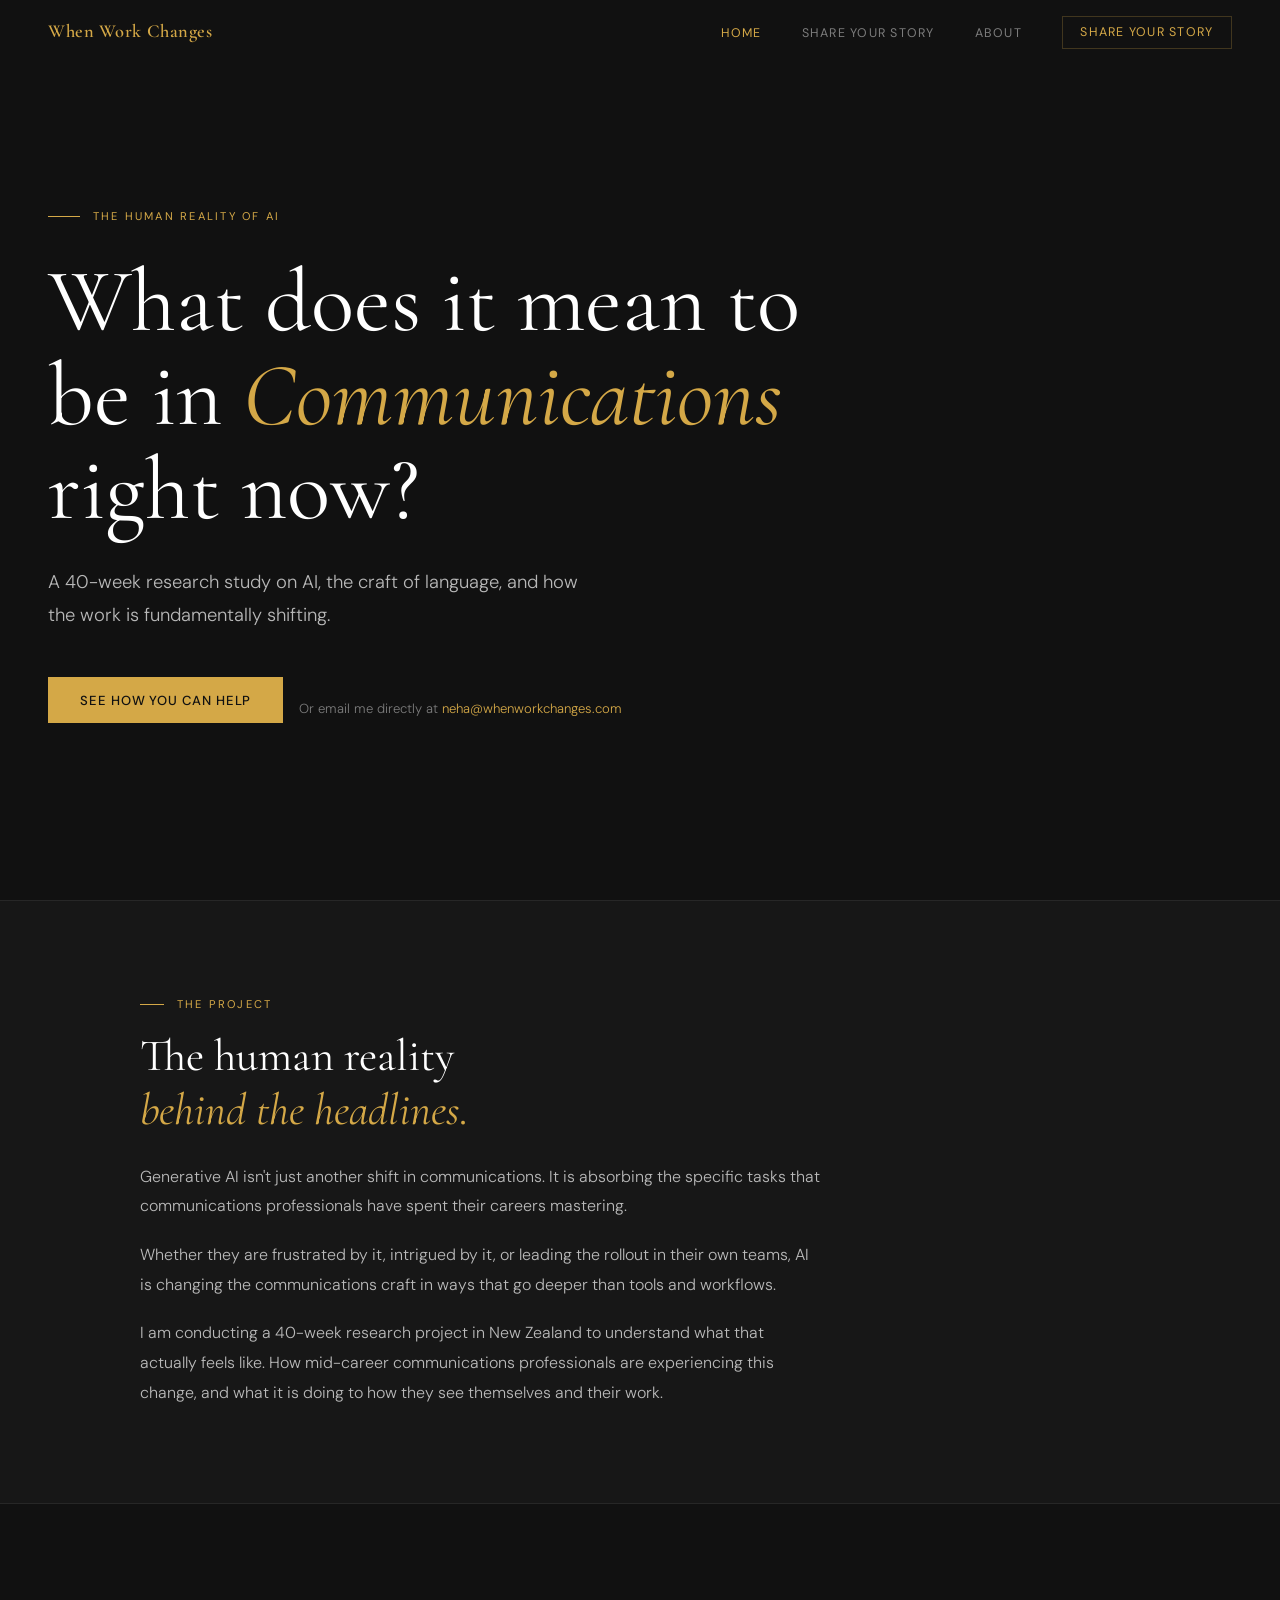
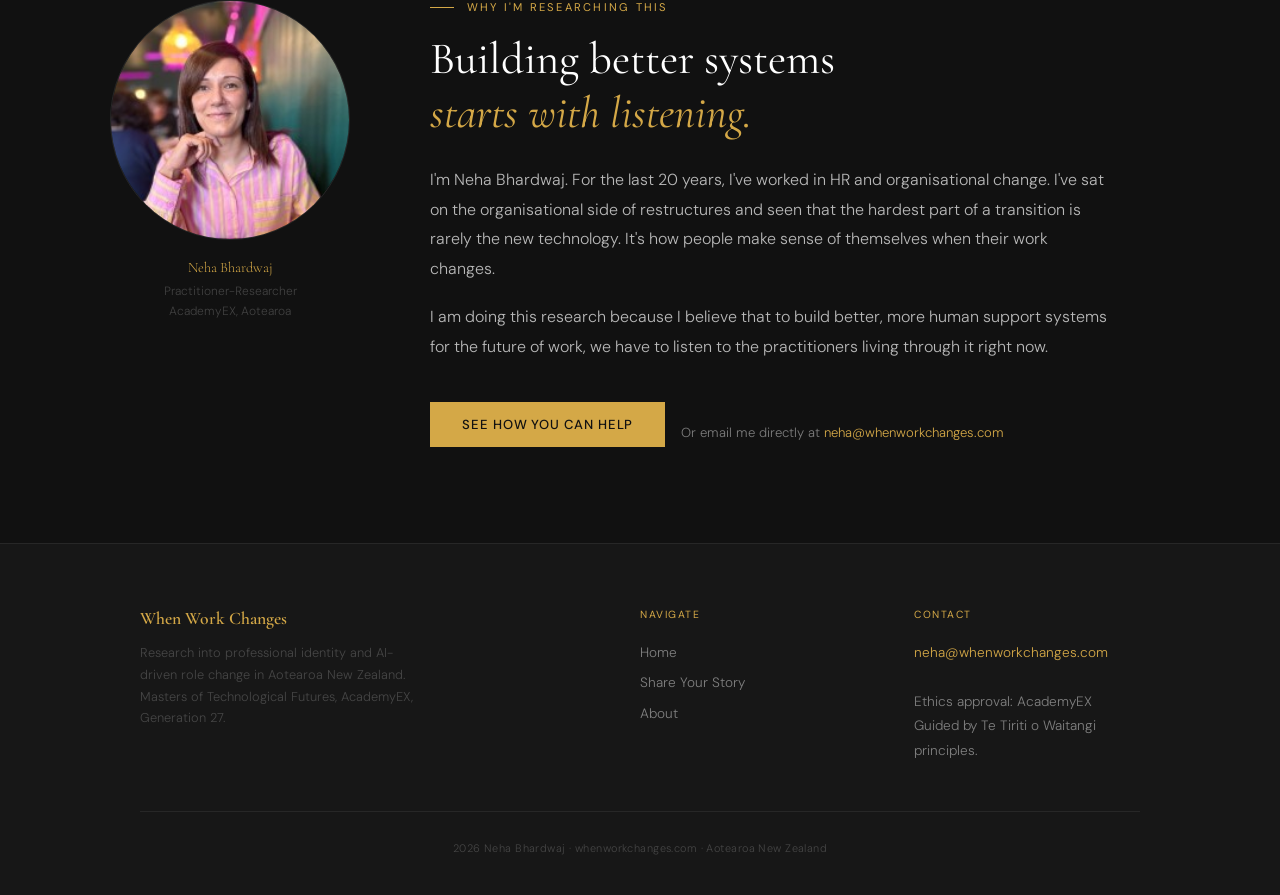
==== commit 5fb8b452: "Updated copy and share your story page" ====
--- a/index.html
+++ b/index.html
@@ -7,89 +7,80 @@
 <meta name="description" content="A 40-week research study on AI, the craft of language, and how communications work is fundamentally shifting in Aotearoa NZ.">
 <link rel="preconnect" href="https://fonts.googleapis.com">
 <link rel="preconnect" href="https://fonts.gstatic.com" crossorigin>
-<link href="https://fonts.googleapis.com/css2?family=Playfair+Display:ital,wght@0,400;0,500;0,700;1,400;1,500&family=DM+Sans:opsz,wght@9..40,300;9..40,400;9..40,500&display=swap" rel="stylesheet">
+<link href="https://fonts.googleapis.com/css2?family=Cormorant+Garamond:ital,wght@0,400;0,600;1,400;1,600&family=DM+Sans:opsz,wght@9..40,300;9..40,400;9..40,500&display=swap" rel="stylesheet">
 <link rel="stylesheet" href="css/style.css">
+<style>
+.hero{min-height:100vh;display:flex;align-items:center;padding:8rem 3rem 6rem;background:var(--black)}
+.hero-content{max-width:820px;animation:fadeUp .9s ease .1s both}
+.hero-eyebrow{font-size:.7rem;color:var(--gold);letter-spacing:.2em;text-transform:uppercase;font-weight:400;margin-bottom:2rem;display:flex;align-items:center;gap:.8rem}
+.hero-eyebrow::before{content:'';display:block;width:32px;height:1px;background:var(--gold)}
+.hero-headline{font-family:'Cormorant Garamond',serif;font-size:clamp(3rem,7vw,6.5rem);font-weight:400;line-height:1.05;color:var(--white);margin-bottom:.8rem}
+.hero-headline em{color:var(--gold);font-style:italic}
+.hero-sub{font-size:clamp(1rem,1.8vw,1.15rem);color:var(--w70);line-height:1.8;max-width:560px;margin:1.8rem 0 2.8rem;font-weight:300}
+@media(max-width:768px){.hero{padding:7rem 1.5rem 5rem}}
+</style>
 </head>
 <body>
-
 <nav id="nav">
   <a href="index.html" class="nav-logo">When Work Changes</a>
   <ul class="nav-links">
     <li><a href="index.html" class="active">Home</a></li>
     <li><a href="share-your-story.html">Share Your Story</a></li>
     <li><a href="about.html">About</a></li>
-    <li><a href="mailto:neha@whenworkchanges.com?subject=I%27d%20like%20to%20share%20my%20story&body=Hi%20Neha%2C%0A%0AI%27d%20love%20to%20help%20with%20your%20research." class="nav-cta">Share Your Story</a></li>
+    <li><a href="https://mail.google.com/mail/?view=cmhref="https://mail.google.com/mail/?view=cm&to=neha@whenworkchanges.com&su=I'd%20like%20to%20share%20my%20story&body=Hi%20Neha%2C%0A%0AI'd%20love%20to%20help%20with%20your%20research."to=neha@whenworkchanges.comhref="https://mail.google.com/mail/?view=cm&to=neha@whenworkchanges.com&su=I'd%20like%20to%20share%20my%20story&body=Hi%20Neha%2C%0A%0AI'd%20love%20to%20help%20with%20your%20research."su=I'd%20like%20to%20share%20my%20storyhref="https://mail.google.com/mail/?view=cm&to=neha@whenworkchanges.com&su=I'd%20like%20to%20share%20my%20story&body=Hi%20Neha%2C%0A%0AI'd%20love%20to%20help%20with%20your%20research."body=Hi%20Neha%2C%0A%0AI'd%20love%20to%20help%20with%20your%20research." target="_blank" rel="noopener" class="nav-cta">Share Your Story</a></li>
   </ul>
 </nav>
 
 <!-- HERO -->
 <section class="hero">
-  <div class="hero-inner">
-    <div class="pre-heading reveal">The Human Reality of AI</div>
-    <h1 class="h-display reveal">What does it mean<br>to be in <em>Communications</em><br>right now?</h1>
-    <p class="h-sub reveal">A 40-week research study on AI, the craft of language, and how the work is fundamentally shifting.</p>
-    <div class="btn-row reveal">
-      <a href="share-your-story.html" class="btn-primary"><span>See how you can help</span></a>
+  <div class="hero-content">
+    <div class="hero-eyebrow">The Human Reality of AI</div>
+    <h1 class="hero-headline">What does it mean to be in <em>Communications</em> right now?</h1>
+    <p class="hero-sub">A 40-week research study on AI, the craft of language, and how the work is fundamentally shifting.</p>
+    <div class="btn-row" style="margin-top:2.5rem">
+      <a href="share-your-story.html" class="btn-gold">See how you can help</a>
+      <p style="margin-top:1rem;font-size:.82rem;color:var(--w45);font-weight:300">Or email me directly at <a href="mailto:neha@whenworkchanges.com" style="color:var(--gold);text-decoration:none">neha@whenworkchanges.com</a></p>
     </div>
   </div>
 </section>
 
-<div class="seam"></div>
-
 <!-- THE PROJECT -->
-<section class="section bg-deep">
+<section class="section" style="background:var(--black-soft);border-top:1px solid var(--black-border);border-bottom:1px solid var(--black-border)">
   <div class="section-inner">
-    <div class="pre-heading reveal">The Project</div>
-    <h2 class="h-title reveal">The human reality<br><em>behind the headlines.</em></h2>
-    <p class="body-text reveal">You've navigated every digital pivot this profession has thrown at you. But generative AI feels different. It isn't just a new channel. It is absorbing the specific tasks you have spent your careers mastering.</p>
-    <p class="body-text reveal reveal-d1">Whether you are frustrated by it, intrigued by it, or actively leading the rollout in your team, AI is shifting the ground under the communications craft.</p>
-    <p class="body-text reveal reveal-d2">I am conducting a 40-week Master's research project in Aotearoa to understand the human reality behind the headlines. I want to understand how mid-career communications professionals are actually experiencing this change, and how it is redefining what you do.</p>
+    <div class="section-label reveal">The Project</div>
+    <h2 class="section-heading reveal">The human reality<br><em>behind the headlines.</em></h2>
+    <p class="body-text reveal">Generative AI isn't just another shift in communications. It is absorbing the specific tasks that communications professionals have spent their careers mastering.</p>
+    <p class="body-text reveal reveal-d1" style="margin-top:1.2rem">Whether they are frustrated by it, intrigued by it, or leading the rollout in their own teams, AI is changing the communications craft in ways that go deeper than tools and workflows.</p>
+    <p class="body-text reveal reveal-d2" style="margin-top:1.2rem">I am conducting a 40-week research project in New Zealand to understand what that actually feels like. How mid-career communications professionals are experiencing this change, and what it is doing to how they see themselves and their work.</p>
   </div>
 </section>
 
-<div class="seam"></div>
-
 <!-- WHY I'M RESEARCHING THIS -->
-<section class="section bg-onyx">
-  <div class="section-inner">
-    <div class="grid-photo">
-      <div class="reveal">
-        <img src="[data-uri]" alt="Neha Bhardwaj" class="photo-circle">
-        <div class="photo-caption">
-          <strong>Neha Bhardwaj</strong>
-          Practitioner-Researcher<br>AcademyEX, Aotearoa
-        </div>
+<section class="section" style="background:var(--black)">
+  <div class="section-inner" style="display:grid;grid-template-columns:240px 1fr;gap:5rem;align-items:start;max-width:1060px">
+    <div class="reveal">
+      <img src="[data-uri]" alt="Neha Bhardwaj" style="width:100%;aspect-ratio:1;border-radius:50%;object-fit:cover;object-position:center top;display:block;border:1px solid var(--black-border)">
+      <div style="text-align:center;margin-top:1rem;font-size:.75rem;color:var(--w20);font-weight:300;line-height:1.6">
+        <span style="font-family:'Cormorant Garamond',serif;color:var(--gold);font-size:.9rem;display:block;margin-bottom:.2rem">Neha Bhardwaj</span>
+        Practitioner-Researcher<br>AcademyEX, Aotearoa
       </div>
-      <div>
-        <div class="pre-heading reveal">Why I'm researching this</div>
-        <h2 class="h-title reveal">Building better systems<br><em>starts with listening.</em></h2>
-        <p class="body-text reveal">I'm Neha Bhardwaj. For the last 20 years, I've worked in HR and organisational change. I've sat on the organisational side of restructures and seen that the hardest part of a transition is rarely the new technology. It's how people make sense of themselves when their work changes.</p>
-        <p class="body-text reveal reveal-d1">I am doing this research because I believe that to build better, more human support systems for the future of work, we have to listen to the practitioners living through it right now.</p>
-        <div class="btn-row reveal" style="margin-top:2.5rem">
-          <a href="share-your-story.html" class="btn-primary"><span>See how you can help</span></a>
-        </div>
+    </div>
+    <div>
+      <div class="section-label reveal">Why I'm researching this</div>
+      <h2 class="section-heading reveal">Building better systems<br><em>starts with listening.</em></h2>
+      <p class="body-text reveal">I'm Neha Bhardwaj. For the last 20 years, I've worked in HR and organisational change. I've sat on the organisational side of restructures and seen that the hardest part of a transition is rarely the new technology. It's how people make sense of themselves when their work changes.</p>
+      <p class="body-text reveal reveal-d1" style="margin-top:1.2rem">I am doing this research because I believe that to build better, more human support systems for the future of work, we have to listen to the practitioners living through it right now.</p>
+      <div class="btn-row reveal" style="margin-top:2.5rem">
+        <a href="share-your-story.html" class="btn-gold">See how you can help</a>
+      <p style="margin-top:1rem;font-size:.82rem;color:var(--w45);font-weight:300">Or email me directly at <a href="mailto:neha@whenworkchanges.com" style="color:var(--gold);text-decoration:none">neha@whenworkchanges.com</a></p>
       </div>
     </div>
   </div>
 </section>
 
-<div class="seam"></div>
-
-<!-- CTA BAND -->
-<div class="cta-band">
-  <div style="max-width:600px;margin:0 auto">
-    <h2 class="h-title reveal" style="margin-bottom:1rem">Ready to <em>share your story?</em></h2>
-    <p style="font-size:.95rem;color:var(--cream-muted);line-height:1.8;font-weight:300;margin-bottom:2.5rem;max-width:50ch;margin-left:auto;margin-right:auto" class="reveal">If this resonates, I'd love to hear from you. One conversation. Your story, in your own words.</p>
-    <div class="btn-row reveal" style="justify-content:center">
-      <a href="mailto:neha@whenworkchanges.com?subject=I%27d%20like%20to%20share%20my%20story&body=Hi%20Neha%2C%0A%0AI%27d%20love%20to%20help%20with%20your%20research." class="btn-primary"><span>Share Your Story</span></a>
-      <a href="share-your-story.html" class="btn-secondary">Learn more</a>
-    </div>
-  </div>
-</div>
-
+<!-- FOOTER -->
 <footer>
-  <div class="footer-seam"></div>
-  <div class="footer-grid">
+  <div class="footer-inner">
     <div>
       <a href="index.html" class="footer-logo">When Work Changes</a>
       <p class="footer-tag">Research into professional identity and AI-driven role change in Aotearoa New Zealand. Masters of Technological Futures, AcademyEX, Generation 27.</p>
@@ -105,8 +96,7 @@
     <div>
       <div class="footer-col-title">Contact</div>
       <div class="footer-contact">
-        <a href="mailto:neha@whenworkchanges.com?subject=I%27d%20like%20to%20share%20my%20story&body=Hi%20Neha%2C%0A%0AI%27d%20love%20to%20help%20with%20your%20research.">neha@whenworkchanges.com</a><br><br>
-        <a href="https://www.linkedin.com/in/nehabhardwaj8/" target="_blank" rel="noopener">LinkedIn</a><br><br>
+        <a href="https://mail.google.com/mail/?view=cmhref="https://mail.google.com/mail/?view=cm&to=neha@whenworkchanges.com&su=I'd%20like%20to%20share%20my%20story&body=Hi%20Neha%2C%0A%0AI'd%20love%20to%20help%20with%20your%20research."to=neha@whenworkchanges.comhref="https://mail.google.com/mail/?view=cm&to=neha@whenworkchanges.com&su=I'd%20like%20to%20share%20my%20story&body=Hi%20Neha%2C%0A%0AI'd%20love%20to%20help%20with%20your%20research."su=I'd%20like%20to%20share%20my%20storyhref="https://mail.google.com/mail/?view=cm&to=neha@whenworkchanges.com&su=I'd%20like%20to%20share%20my%20story&body=Hi%20Neha%2C%0A%0AI'd%20love%20to%20help%20with%20your%20research."body=Hi%20Neha%2C%0A%0AI'd%20love%20to%20help%20with%20your%20research." target="_blank" rel="noopener">neha@whenworkchanges.com</a><br><br>
         Ethics approval: AcademyEX<br>
         Guided by Te Tiriti o Waitangi principles.
       </div>
@@ -114,7 +104,6 @@
   </div>
   <div class="footer-bottom">2026 Neha Bhardwaj &middot; whenworkchanges.com &middot; Aotearoa New Zealand</div>
 </footer>
-
 <script src="js/main.js"></script>
 </body>
 </html>
--- a/css/style.css
+++ b/css/style.css
@@ -1,423 +1,90 @@
-/* ============================================
-   When Work Changes — Design System v4
-   Kintsugi Editorial Palette
-   ============================================ */
+:root {
+  --black: #111111;
+  --black-soft: #171717;
+  --black-card: #1c1c1c;
+  --black-border: #272727;
+  --gold: #D4A847;
+  --gold-dim: #a07d2a;
+  --gold-pale: rgba(212,168,71,0.06);
+  --gold-line: rgba(212,168,71,0.25);
+  --white: #ffffff;
+  --w70: rgba(255,255,255,0.7);
+  --w45: rgba(255,255,255,0.45);
+  --w20: rgba(255,255,255,0.2);
+  --w08: rgba(255,255,255,0.08);
+}
+*,*::before,*::after{box-sizing:border-box;margin:0;padding:0}
+html{scroll-behavior:smooth}
+body{font-family:'DM Sans',sans-serif;background:var(--black);color:var(--white);overflow-x:hidden;-webkit-font-smoothing:antialiased}
 
-@import url('https://fonts.googleapis.com/css2?family=Playfair+Display:ital,wght@0,400;0,500;0,700;1,400;1,500&family=DM+Sans:opsz,wght@9..40,300;9..40,400;9..40,500&display=swap');
+/* NAV */
+nav{position:fixed;top:0;left:0;right:0;z-index:100;display:flex;justify-content:space-between;align-items:center;padding:1.25rem 3rem;border-bottom:1px solid transparent;transition:background .4s,border-color .4s}
+nav.scrolled,nav.solid{background:rgba(17,17,17,.96);border-color:var(--black-border);backdrop-filter:blur(16px)}
+.nav-logo{font-family:'Cormorant Garamond',serif;font-size:1.15rem;font-weight:600;color:var(--gold);text-decoration:none;letter-spacing:.03em}
+.nav-links{display:flex;gap:2.5rem;list-style:none;align-items:center}
+.nav-links a{color:var(--w45);text-decoration:none;font-size:.78rem;font-weight:400;letter-spacing:.1em;text-transform:uppercase;transition:color .2s}
+.nav-links a:hover,.nav-links a.active{color:var(--gold)}
+.nav-cta{color:var(--gold)!important;border:1px solid var(--gold-line)!important;padding:.45rem 1.1rem}
+.nav-cta:hover{background:var(--gold)!important;color:var(--black)!important}
 
-:root {
-  /* Palette */
-  --onyx:         #1A1A1A;   /* background — rich charcoal */
-  --onyx-deep:    #141414;   /* alternate section — slightly deeper */
-  --onyx-card:    #222222;   /* card surfaces */
-  --onyx-border:  #2E2E2E;   /* structural borders */
-  --cream:        #F4F4F0;   /* primary text — warm off-white */
-  --cream-muted:  rgba(244,244,240,0.65); /* secondary text */
-  --cream-subtle: rgba(244,244,240,0.35); /* tertiary / captions */
-  --gold:         #C5A059;   /* metallic gold — the fracture */
-  --gold-bright:  #D4AF37;   /* hover state */
-  --gold-muted:   rgba(197,160,89,0.15); /* ghost button fill */
-  --gold-seam:    rgba(197,160,89,0.3);  /* 1px divider lines */
-  --gold-seam-strong: rgba(197,160,89,0.5);
+/* BUTTONS */
+.btn-gold{display:inline-flex;align-items:center;gap:.6rem;background:var(--gold);color:var(--black);text-decoration:none;padding:.9rem 2rem;font-size:.82rem;font-weight:500;letter-spacing:.07em;text-transform:uppercase;transition:background .2s,transform .2s;border:none;cursor:pointer;font-family:'DM Sans',sans-serif}
+.btn-gold:hover{background:#e0b852;transform:translateX(3px)}
+.btn-ghost{display:inline-flex;align-items:center;gap:.6rem;border:1px solid var(--gold-line);color:var(--gold);text-decoration:none;padding:.9rem 2rem;font-size:.82rem;font-weight:400;letter-spacing:.07em;text-transform:uppercase;transition:border-color .2s,background .2s;background:transparent;cursor:pointer;font-family:'DM Sans',sans-serif}
+.btn-ghost:hover{border-color:var(--gold);background:var(--gold-pale)}
+.btn-row{display:flex;flex-wrap:wrap;gap:1rem;align-items:center}
 
-  /* Typography */
-  --font-serif:   'Playfair Display', Georgia, serif;
-  --font-sans:    'DM Sans', system-ui, sans-serif;
+/* PAGE HERO */
+.page-hero{background:var(--black-soft);border-bottom:1px solid var(--black-border);padding:9rem 3rem 6rem}
+.page-hero-inner{max-width:760px}
+.page-label{font-size:.7rem;color:var(--gold);letter-spacing:.2em;text-transform:uppercase;font-weight:400;margin-bottom:1.5rem;display:flex;align-items:center;gap:.8rem}
+.page-label::before{content:'';display:block;width:28px;height:1px;background:var(--gold)}
+.page-title{font-family:'Cormorant Garamond',serif;font-size:clamp(2.5rem,6vw,5rem);font-weight:400;line-height:1.1;margin-bottom:1.2rem;color:var(--white)}
+.page-title em{color:var(--gold);font-style:italic}
+.page-sub{font-size:1rem;color:var(--w70);line-height:1.8;font-weight:300;max-width:560px}
 
-  /* Spacing */
-  --section-pad:  7rem 3rem;
-  --section-pad-sm: 4.5rem 1.5rem;
-  --max-content:  1060px;
-  --max-read:     65ch;
+/* SECTIONS */
+.section{padding:6rem 3rem}
+.section-inner{max-width:1000px;margin:0 auto}
+.section-label{font-size:.7rem;color:var(--gold);letter-spacing:.2em;text-transform:uppercase;font-weight:400;margin-bottom:1.2rem;display:flex;align-items:center;gap:.8rem}
+.section-label::before{content:'';display:block;width:24px;height:1px;background:var(--gold)}
+.section-heading{font-family:'Cormorant Garamond',serif;font-size:clamp(1.8rem,3.5vw,2.8rem);font-weight:400;line-height:1.2;margin-bottom:1.5rem;color:var(--white)}
+.section-heading em{color:var(--gold);font-style:italic}
+.body-text{font-size:1rem;color:var(--w70);line-height:1.85;font-weight:300;max-width:680px}
+.body-text+.body-text{margin-top:1.2rem}
+.body-text strong{color:var(--white);font-weight:500}
+.body-text em{color:var(--white);font-style:italic}
+
+/* GOLD RULE */
+.gold-rule{border:none;border-top:1px solid var(--black-border);margin:3rem 0}
+
+/* FOOTER */
+footer{background:var(--black-soft);border-top:1px solid var(--black-border);padding:4rem 3rem 2.5rem}
+.footer-inner{max-width:1000px;margin:0 auto;display:grid;grid-template-columns:2fr 1fr 1fr;gap:3rem;padding-bottom:3rem;border-bottom:1px solid var(--black-border)}
+.footer-logo{font-family:'Cormorant Garamond',serif;font-size:1.1rem;font-weight:600;color:var(--gold);margin-bottom:.8rem;display:block;text-decoration:none}
+.footer-tag{font-size:.8rem;color:var(--w20);line-height:1.7;font-weight:300;max-width:280px}
+.footer-col-title{font-size:.65rem;color:var(--gold);letter-spacing:.15em;text-transform:uppercase;margin-bottom:1.2rem;font-weight:400}
+.footer-links{list-style:none}
+.footer-links li+li{margin-top:.6rem}
+.footer-links a{color:var(--w45);text-decoration:none;font-size:.85rem;font-weight:300;transition:color .2s}
+.footer-links a:hover{color:var(--gold)}
+.footer-contact{font-size:.85rem;color:var(--w45);line-height:1.8;font-weight:300}
+.footer-contact a{color:var(--gold);text-decoration:none}
+.footer-bottom{max-width:1000px;margin:1.8rem auto 0;text-align:center;font-size:.68rem;color:var(--w20);font-weight:300;letter-spacing:.04em}
+
+/* REVEAL */
+@keyframes fadeUp{from{opacity:0;transform:translateY(24px)}to{opacity:1;transform:translateY(0)}}
+.reveal{opacity:0;transform:translateY(20px);transition:opacity .7s ease,transform .7s ease}
+.reveal.visible{opacity:1;transform:translateY(0)}
+.reveal-d1{transition-delay:.1s}
+.reveal-d2{transition-delay:.2s}
+.reveal-d3{transition-delay:.3s}
+
+/* MOBILE */
+@media(max-width:768px){
+  nav{padding:1rem 1.5rem}
+  .nav-links{display:none}
+  .section{padding:4rem 1.5rem}
+  .page-hero{padding:7rem 1.5rem 4rem}
+  .footer-inner{grid-template-columns:1fr;gap:2rem}
 }
-
-*, *::before, *::after { box-sizing: border-box; margin: 0; padding: 0; }
-html { scroll-behavior: smooth; font-size: 17px; }
-body {
-  font-family: var(--font-sans);
-  background: var(--onyx);
-  color: var(--cream);
-  overflow-x: hidden;
-  -webkit-font-smoothing: antialiased;
-  text-rendering: optimizeLegibility;
-}
-
-/* ── KINTSUGI SEAM DIVIDER ── */
-.seam {
-  width: 100%;
-  height: 1px;
-  background: linear-gradient(90deg, transparent 0%, var(--gold-seam) 20%, var(--gold-seam-strong) 50%, var(--gold-seam) 80%, transparent 100%);
-}
-
-/* ── NAV ── */
-nav {
-  position: fixed; top: 0; left: 0; right: 0; z-index: 100;
-  display: flex; justify-content: space-between; align-items: center;
-  padding: 1.4rem 3rem;
-  transition: background .5s, border-color .5s;
-  border-bottom: 1px solid transparent;
-}
-nav.scrolled, nav.solid {
-  background: rgba(26,26,26,.97);
-  border-color: var(--gold-seam);
-  backdrop-filter: blur(20px);
-}
-.nav-logo {
-  font-family: var(--font-serif);
-  font-size: 1.05rem; font-weight: 500;
-  color: var(--gold); text-decoration: none;
-  letter-spacing: .04em;
-}
-.nav-links { display: flex; gap: 2.5rem; list-style: none; align-items: center; }
-.nav-links a {
-  color: var(--cream-subtle);
-  text-decoration: none; font-size: .75rem;
-  font-weight: 400; letter-spacing: .12em;
-  text-transform: uppercase; transition: color .25s;
-}
-.nav-links a:hover, .nav-links a.active { color: var(--gold); }
-
-/* Ghost nav CTA */
-.nav-cta {
-  color: var(--gold) !important;
-  border: 1px solid var(--gold-seam) !important;
-  padding: .5rem 1.3rem !important;
-  transition: background .25s, border-color .25s, color .25s !important;
-  letter-spacing: .1em !important;
-}
-.nav-cta:hover {
-  background: var(--gold) !important;
-  border-color: var(--gold) !important;
-  color: var(--onyx) !important;
-}
-
-/* ── BUTTONS ── */
-
-/* Primary ghost — gold border, fills on hover */
-.btn-primary {
-  display: inline-flex; align-items: center; gap: .7rem;
-  border: 1px solid var(--gold);
-  color: var(--gold);
-  background: transparent;
-  text-decoration: none;
-  padding: .9rem 2.4rem;
-  font-family: var(--font-sans);
-  font-size: .78rem; font-weight: 500;
-  letter-spacing: .12em; text-transform: uppercase;
-  cursor: pointer;
-  transition: background .3s, color .3s, transform .2s;
-  position: relative; overflow: hidden;
-}
-.btn-primary::before {
-  content: '';
-  position: absolute; inset: 0;
-  background: var(--gold);
-  transform: translateX(-101%);
-  transition: transform .3s ease;
-  z-index: 0;
-}
-.btn-primary:hover::before { transform: translateX(0); }
-.btn-primary:hover { color: var(--onyx); transform: translateX(3px); }
-.btn-primary span { position: relative; z-index: 1; }
-
-/* Secondary — filled gold */
-.btn-secondary {
-  display: inline-flex; align-items: center; gap: .7rem;
-  background: var(--gold); color: var(--onyx);
-  text-decoration: none; padding: .9rem 2.4rem;
-  font-family: var(--font-sans);
-  font-size: .78rem; font-weight: 500;
-  letter-spacing: .12em; text-transform: uppercase;
-  cursor: pointer; border: none;
-  transition: background .25s, transform .2s;
-}
-.btn-secondary:hover { background: var(--gold-bright); transform: translateX(3px); }
-
-.btn-row { display: flex; flex-wrap: wrap; gap: 1rem; align-items: center; }
-
-/* ── PRE-HEADING ── */
-.pre-heading {
-  font-family: var(--font-sans);
-  font-size: .68rem; color: var(--gold);
-  letter-spacing: .25em; text-transform: uppercase;
-  font-weight: 400; margin-bottom: 1.2rem;
-  display: flex; align-items: center; gap: 1rem;
-}
-.pre-heading::before {
-  content: '';
-  display: block; width: 32px; height: 1px;
-  background: var(--gold);
-  flex-shrink: 0;
-}
-
-/* ── HEADINGS ── */
-.h-display {
-  font-family: var(--font-serif);
-  font-size: clamp(2.8rem, 6.5vw, 5.8rem);
-  font-weight: 400; line-height: 1.06;
-  color: var(--cream); margin-bottom: 1.5rem;
-  letter-spacing: -.01em;
-}
-.h-display em { color: var(--gold); font-style: italic; }
-
-.h-title {
-  font-family: var(--font-serif);
-  font-size: clamp(2rem, 3.5vw, 3rem);
-  font-weight: 400; line-height: 1.2;
-  color: var(--cream); margin-bottom: 1.2rem;
-}
-.h-title em { color: var(--gold); font-style: italic; }
-
-.h-sub {
-  font-size: clamp(1rem, 1.5vw, 1.1rem);
-  color: var(--cream-muted); line-height: 1.85;
-  font-weight: 300; max-width: var(--max-read);
-  margin-bottom: 2.2rem;
-}
-
-/* ── BODY TEXT ── */
-.body-text {
-  font-size: 1rem;
-  color: var(--cream-muted);
-  line-height: 1.9;
-  font-weight: 300;
-  max-width: var(--max-read);
-}
-.body-text + .body-text { margin-top: 1.4rem; }
-.body-text strong { color: var(--cream); font-weight: 500; }
-
-/* ── SECTIONS ── */
-.section { padding: var(--section-pad); }
-.section-inner { max-width: var(--max-content); margin: 0 auto; }
-
-.bg-onyx     { background: var(--onyx); }
-.bg-deep     { background: var(--onyx-deep); }
-
-/* ── HERO ── */
-.hero {
-  min-height: 100vh;
-  display: flex; align-items: center; justify-content: flex-start;
-  padding: 9rem 3rem 7rem;
-  background: var(--onyx);
-  position: relative;
-}
-.hero-inner { max-width: 860px; animation: fadeUp .9s ease .1s both; }
-
-/* ── GRID LAYOUTS ── */
-.grid-2 {
-  display: grid;
-  grid-template-columns: 1fr 1fr;
-  gap: 5rem;
-  align-items: start;
-}
-.grid-photo {
-  display: grid;
-  grid-template-columns: 280px 1fr;
-  gap: 5rem;
-  align-items: start;
-}
-
-/* ── BENEFIT CARDS ── */
-.benefit { padding: 2rem 0; border-bottom: 1px solid var(--onyx-border); }
-.benefit:last-child { border-bottom: none; }
-.benefit-label {
-  font-family: var(--font-sans);
-  font-size: .68rem; color: var(--gold);
-  letter-spacing: .2em; text-transform: uppercase;
-  font-weight: 500; margin-bottom: .6rem;
-}
-.benefit-body {
-  font-size: .95rem; color: var(--cream-muted);
-  line-height: 1.85; font-weight: 300;
-  max-width: 52ch;
-}
-
-/* ── CRITERIA ── */
-.criteria-list { list-style: none; margin-top: 1.2rem; }
-.criteria-list li {
-  display: flex; gap: 1.2rem; align-items: baseline;
-  font-size: .95rem; color: var(--cream-muted);
-  line-height: 1.8; font-weight: 300;
-  padding: .9rem 0;
-  border-bottom: 1px solid var(--onyx-border);
-}
-.criteria-list li:last-child { border-bottom: none; }
-.criteria-list li::before {
-  content: '—';
-  color: var(--gold); flex-shrink: 0;
-  font-size: .75rem; opacity: .7;
-}
-
-/* ── PARTICIPATION GRID (2x2) ── */
-.participation-grid {
-  display: grid;
-  grid-template-columns: 1fr 1fr;
-  gap: 1px;
-  background: var(--gold-seam);
-  margin-top: 3rem;
-  border: 1px solid var(--gold-seam);
-}
-.p-card {
-  background: var(--onyx-deep);
-  padding: 2.8rem 2.4rem;
-  transition: background .25s;
-}
-.p-card:hover { background: var(--onyx-card); }
-.p-num {
-  font-family: var(--font-serif);
-  font-size: 3.5rem; font-weight: 400;
-  color: var(--gold-seam); line-height: 1;
-  margin-bottom: 1.2rem;
-  transition: color .25s;
-}
-.p-card:hover .p-num { color: var(--gold); }
-.p-title {
-  font-family: var(--font-sans);
-  font-size: .72rem; color: var(--gold);
-  font-weight: 500; letter-spacing: .15em;
-  text-transform: uppercase; margin-bottom: .7rem;
-}
-.p-body {
-  font-size: .92rem; color: var(--cream-muted);
-  line-height: 1.8; font-weight: 300;
-}
-
-/* ── PHOTO ── */
-.photo-circle {
-  width: 100%; aspect-ratio: 1;
-  border-radius: 50%;
-  object-fit: cover; object-position: center top;
-  display: block;
-  border: 1px solid var(--gold-seam);
-  filter: grayscale(15%) contrast(1.05);
-}
-.photo-caption {
-  text-align: center; margin-top: 1.4rem;
-  font-size: .78rem; color: var(--cream-subtle);
-  font-weight: 300; line-height: 1.7;
-}
-.photo-caption strong {
-  font-family: var(--font-serif);
-  color: var(--gold); font-weight: 400;
-  font-size: .95rem; display: block; margin-bottom: .2rem;
-}
-
-/* ── VIDEO ── */
-.video-wrap {
-  width: 100%; aspect-ratio: 16/9;
-  background: var(--onyx-deep);
-  border: 1px solid var(--gold-seam);
-  overflow: hidden; margin-top: 2rem;
-}
-.video-wrap iframe { width: 100%; height: 100%; border: none; display: block; }
-
-/* ── GAMMA ── */
-.gamma-wrap {
-  width: 100%; border: 1px solid var(--gold-seam);
-  background: var(--onyx-deep); margin-top: 2rem; overflow: hidden;
-}
-.gamma-wrap iframe { display: block; width: 100%; height: 700px; border: none; }
-.embed-note {
-  font-size: .72rem; color: var(--cream-subtle);
-  margin-top: .8rem; text-align: center; font-weight: 300;
-}
-.embed-note a { color: var(--gold); text-decoration: none; }
-
-/* ── CONNECT LINKS ── */
-.connect-links { display: flex; flex-direction: column; gap: .9rem; margin-top: 2rem; }
-.connect-link {
-  display: inline-flex; align-items: center; gap: .9rem;
-  color: var(--cream-subtle); text-decoration: none;
-  font-size: .88rem; font-weight: 300; transition: color .25s;
-  letter-spacing: .02em;
-}
-.connect-link:hover { color: var(--gold); }
-.connect-link::before {
-  content: '';
-  display: block; width: 18px; height: 1px;
-  background: currentColor; flex-shrink: 0;
-}
-
-/* ── CTA BAND ── */
-.cta-band {
-  background: var(--onyx-deep);
-  padding: 7rem 3rem;
-  text-align: center;
-  border-top: 1px solid var(--gold-seam);
-  border-bottom: 1px solid var(--gold-seam);
-}
-
-/* ── FOOTER ── */
-footer {
-  background: var(--onyx-deep);
-  padding: 5rem 3rem 3rem;
-}
-.footer-seam {
-  width: 100%; height: 1px; margin-bottom: 4rem;
-  background: linear-gradient(90deg, transparent 0%, var(--gold-seam-strong) 30%, var(--gold-seam-strong) 70%, transparent 100%);
-}
-.footer-grid {
-  max-width: var(--max-content); margin: 0 auto;
-  display: grid; grid-template-columns: 2fr 1fr 1fr;
-  gap: 3rem; padding-bottom: 3rem;
-  border-bottom: 1px solid var(--onyx-border);
-}
-.footer-logo {
-  font-family: var(--font-serif);
-  font-size: 1.1rem; font-weight: 400;
-  color: var(--gold); margin-bottom: 1rem;
-  display: block; text-decoration: none;
-  letter-spacing: .03em;
-}
-.footer-tag {
-  font-size: .8rem; color: var(--cream-subtle);
-  line-height: 1.75; font-weight: 300; max-width: 280px;
-}
-.footer-col-title {
-  font-size: .65rem; color: var(--gold);
-  letter-spacing: .18em; text-transform: uppercase;
-  margin-bottom: 1.4rem; font-weight: 400;
-}
-.footer-links { list-style: none; }
-.footer-links li + li { margin-top: .7rem; }
-.footer-links a {
-  color: var(--cream-subtle); text-decoration: none;
-  font-size: .85rem; font-weight: 300; transition: color .2s;
-}
-.footer-links a:hover { color: var(--gold); }
-.footer-contact {
-  font-size: .85rem; color: var(--cream-subtle);
-  line-height: 1.9; font-weight: 300;
-}
-.footer-contact a { color: var(--gold); text-decoration: none; }
-.footer-bottom {
-  max-width: var(--max-content); margin: 2rem auto 0;
-  text-align: center; font-size: .68rem;
-  color: var(--cream-subtle); opacity: .5;
-  font-weight: 300; letter-spacing: .06em;
-}
-
-/* ── REVEAL ── */
-@keyframes fadeUp {
-  from { opacity: 0; transform: translateY(28px); }
-  to   { opacity: 1; transform: translateY(0); }
-}
-.reveal { opacity: 0; transform: translateY(20px); transition: opacity .75s ease, transform .75s ease; }
-.reveal.visible { opacity: 1; transform: translateY(0); }
-.reveal-d1 { transition-delay: .12s; }
-.reveal-d2 { transition-delay: .24s; }
-.reveal-d3 { transition-delay: .36s; }
-
-/* ── MOBILE ── */
-@media (max-width: 768px) {
-  :root { --section-pad: var(--section-pad-sm); }
-  nav { padding: 1.1rem 1.5rem; }
-  .nav-links { display: none; }
-  .hero { padding: 7rem 1.5rem 5rem; }
-  .grid-2, .grid-photo { grid-template-columns: 1fr; gap: 3rem; }
-  .participation-grid { grid-template-columns: 1fr; }
-  .footer-grid { grid-template-columns: 1fr; gap: 2rem; }
-  .photo-circle { max-width: 200px; margin: 0 auto; }
-  .gamma-wrap iframe { height: 480px; }
-  .cta-band { padding: 5rem 1.5rem; }
-}
